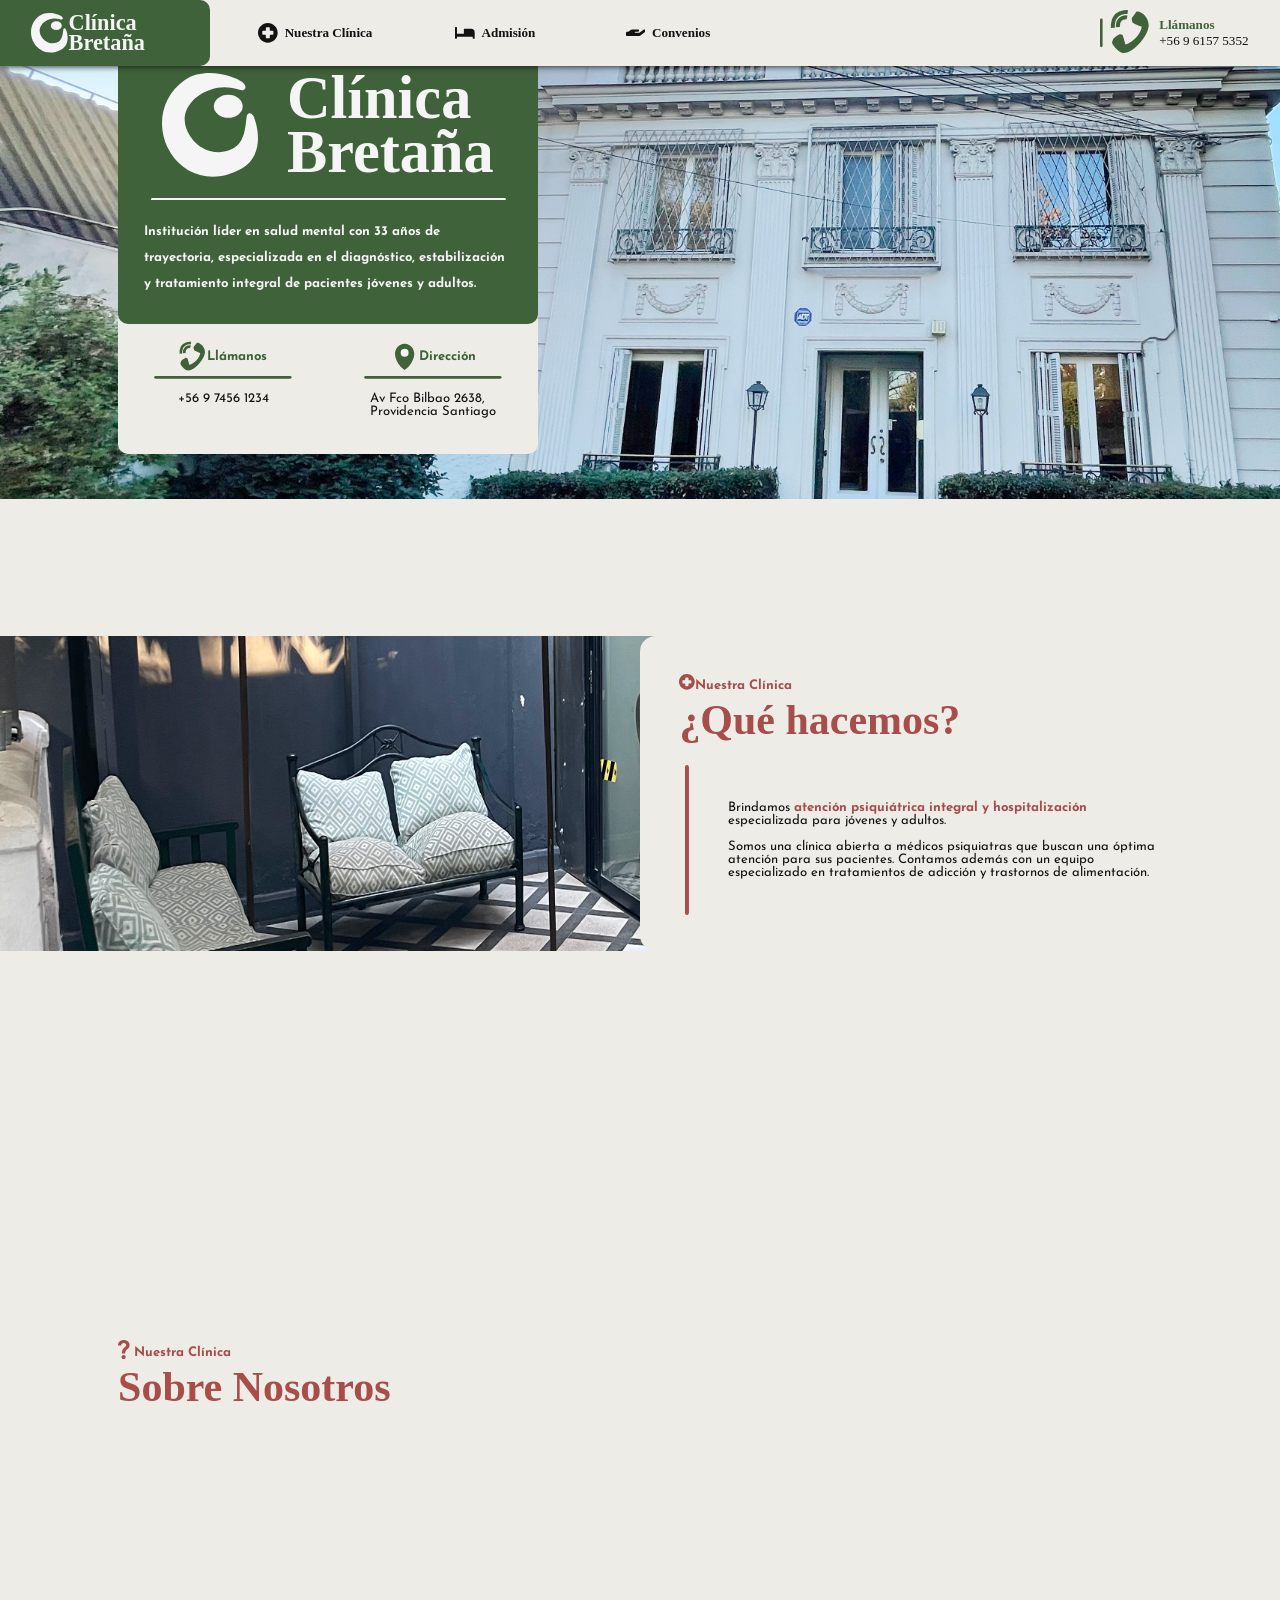
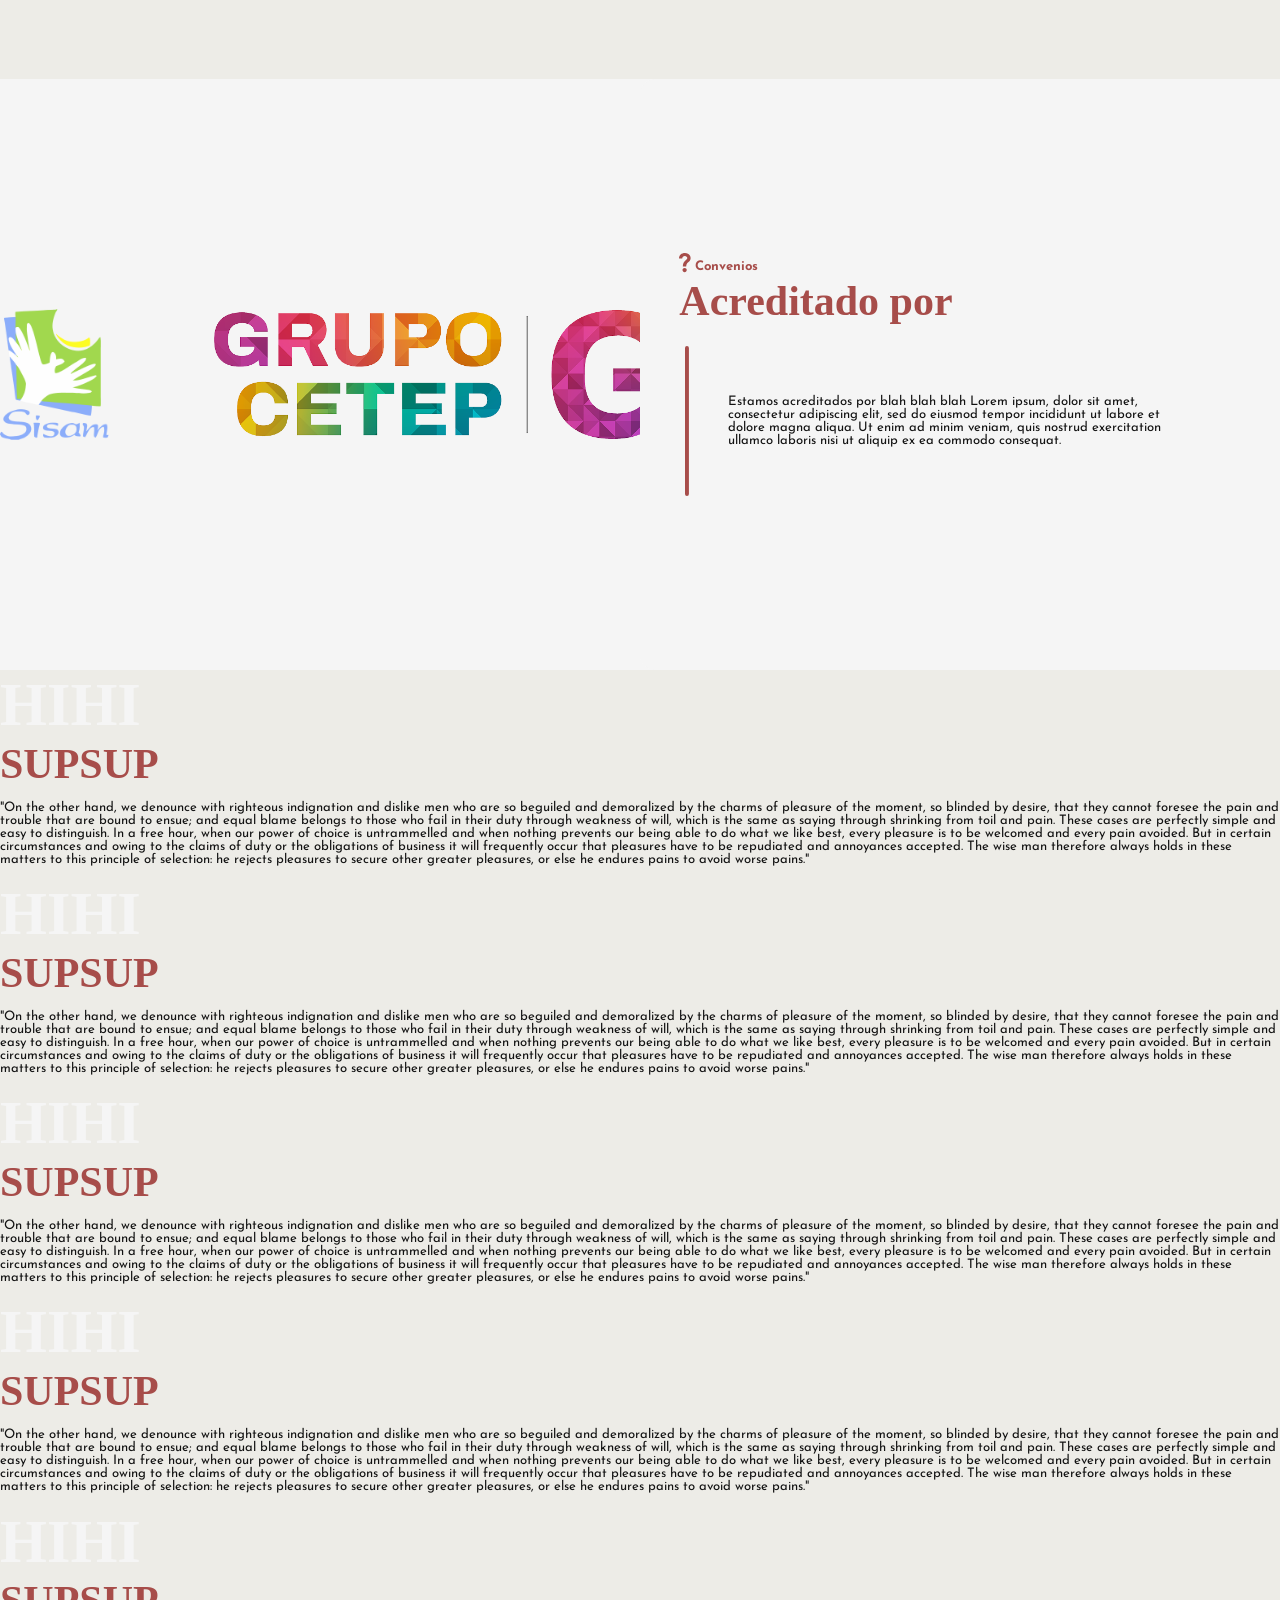
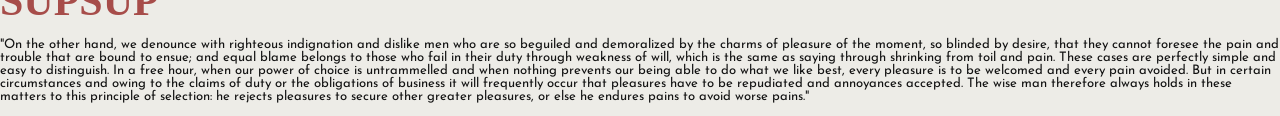
==== index.html @ 7ac2cc70 "Add files via upload" ====
<!DOCTYPE html>
<html>
<head>
	<meta charset="utf-8">
	<meta name="viewport" content="width=device-width, initial-scale=1">
	<link rel="stylesheet" href="style.css">
	<link rel="preconnect" href="https://fonts.googleapis.com">
	<link rel="preconnect" href="https://fonts.gstatic.com" crossorigin>
	<link href="https://fonts.googleapis.com/css2?family=Josefin+Sans:ital,wght@0,100..700;1,100..700&display=swap" rel="stylesheet">
	<title>Clinica Bretaña</title>
</head>

<!-- BARRA DE ARRIBA -->
<div class="topbar-container">
	<div class="topbar-logo">
		<svg width="3rem" height="100%" viewBox="0 0 57 61" fill="none" xmlns="http://www.w3.org/2000/svg">
			<path d="M13.1871 4.27997C25.6387 -4.44829 43.4058 2.45389 46.6914 5.04773C49.9771 7.64158 49.2854 9.37089 47.5561 10.0626C45.8268 10.7543 38.8225 6.01056 27.669 10.0626C16.7688 14.0227 8.3798 24.9896 16.6579 37.3386C24.9361 49.6875 39.2554 47.6967 44.6163 42.1952C49.9771 36.6938 48.9395 26.1596 50.1501 24.4303C51.3606 22.701 52.917 23.9439 53.6087 25.122C54.3004 26.3002 62.7741 47.4088 46.0127 56.538C29.2513 65.6672 13.1238 59.4477 5.36505 47.4088C-3.97942 32.9093 -0.958369 14.1957 13.1871 4.27997Z" fill="#F5F5F5"/>
			<ellipse cx="38.9102" cy="19.5739" rx="8.47363" ry="6.74432" fill="var(--color-3)"/>
		</svg>
		<div style="line-height: 90%;">Clínica Bretaña</div>
	</div>
	<div class="topbar-item">
		<svg width="0.2rem" height="100%" viewBox="0 0 4 44" fill="currentcolor" xmlns="http://www.w3.org/2000/svg"class="topbar-line">
			<line x1="2" y1="2" x2="2" y2="42" stroke="currentcolor" stroke-width="4" stroke-linecap="round"/>
		</svg>
		<svg width="1.5rem" height="100%" viewBox="0 0 24 24" fill="none" xmlns="http://www.w3.org/2000/svg">
  			<path fill-rule="evenodd" clip-rule="evenodd" d="M12 0C18.6274 0 24 5.37258 24 12C24 18.6274 18.6274 24 12 24C5.37258 24 0 18.6274 0 12C0 5.37258 5.37258 0 12 0ZM10.4 5.2C9.95817 5.2 9.6 5.55817 9.6 6V8.8C9.6 9.24183 9.24183 9.6 8.8 9.6H6C5.55817 9.6 5.2 9.95817 5.2 10.4V13.6C5.2 14.0418 5.55817 14.4 6 14.4H8.8C9.24183 14.4 9.6 14.7582 9.6 15.2V18C9.6 18.4418 9.95817 18.8 10.4 18.8H13.6C14.0418 18.8 14.4 18.4418 14.4 18V15.2C14.4 14.7582 14.7582 14.4 15.2 14.4H18C18.4418 14.4 18.8 14.0418 18.8 13.6V10.4C18.8 9.95817 18.4418 9.6 18 9.6H15.2C14.7582 9.6 14.4 9.24183 14.4 8.8V6C14.4 5.55817 14.0418 5.2 13.6 5.2H10.4Z" fill="currentcolor"/>
		</svg>

		<div>Nuestra Clínica</div>
	</div>
	<div class="topbar-item">
		<svg width="0.2rem" height="100%" viewBox="0 0 4 44" fill="none" xmlns="http://www.w3.org/2000/svg" class="topbar-line">
			<line x1="2" y1="2" x2="2" y2="42" stroke="currentcolor" stroke-width="4" stroke-linecap="round"/>
		</svg>
		<svg width="1.5rem" height="100%" viewBox="0 0 85 51" fill="none" xmlns="http://www.w3.org/2000/svg">
  		<path d="M70.125 8.5H40.375C39.2009 8.5 38.25 9.45094 38.25 10.625V29.75H8.5V2.125C8.5 0.950938 7.54906 0 6.375 0H2.125C0.950938 0 0 0.950938 0 2.125V48.875C0 50.0491 0.950938 51 2.125 51H6.375C7.54906 51 8.5 50.0491 8.5 48.875V42.5H76.5V48.875C76.5 50.0491 77.4509 51 78.625 51H82.875C84.0491 51 85 50.0491 85 48.875V23.375C85 15.1592 78.3408 8.5 70.125 8.5Z" fill="currentcolor"/>
		</svg>

		<div>Admisión</div>
	</div>
	<div class="topbar-item">
		<svg width="0.2rem" height="100%" viewBox="0 0 4 44" fill="none" xmlns="http://www.w3.org/2000/svg"class="topbar-line">
			<line x1="2" y1="2" x2="2" y2="42" stroke="currentcolor" stroke-width="4" stroke-linecap="round"/>
		</svg>
		<svg width="1.5rem" height="100%" viewBox="0 0 66 22" fill="none" xmlns="http://www.w3.org/2000/svg">
  		<path d="M64.1326 8.27296C66.1722 6.77191 66.6076 3.90731 65.1065 1.86772C63.6055 -0.171877 60.7409 -0.607296 58.7013 0.893753L44.9856 11H31.1668C30.1585 11 29.3335 10.175 29.3335 9.16671C29.3335 8.15837 30.1585 7.33337 31.1668 7.33337H40.3335C42.3616 7.33337 44.0002 5.69482 44.0002 3.66668C44.0002 1.63855 42.3616 0 40.3335 0H22.1949C18.8605 0 15.6292 1.13438 13.0282 3.20835L7.88337 7.33337H3.66668C1.63855 7.33337 0 8.97192 0 11V18.3334C0 20.3616 1.63855 22.0001 3.66668 22.0001H40.3908C43.7137 22.0001 46.9565 20.9345 49.6377 18.9636L64.144 8.27296H64.1326Z" fill="currentcolor"/>
		</svg>

		<div>Convenios</div>
	</div>

	<div class="topbar-call">
		<svg width="0.2rem" height="100%" viewBox="0 0 4 44" fill="currentcolor" xmlns="http://www.w3.org/2000/svg">
			<line x1="2" y1="2" x2="2" y2="42" stroke="currentcolor" stroke-width="4" stroke-linecap="round"/>
		</svg>
		<svg width="43" height="53" viewBox="0 0 43 53" fill="none" xmlns="http://www.w3.org/2000/svg">
  			<path d="M11.8128 46.7015C8.05364 45.7604 1.84519 38.3723 2.12712 36.4739C2.40904 34.5755 3.23396 33.2919 3.47992 32.5848C3.72589 31.8777 8.77719 28.2339 9.56608 28.1415C10.355 28.0492 11.736 28.4301 12.3527 28.8327C12.9695 29.2354 15.4303 38.4774 15.4303 38.4774C23.3592 36.4271 30.6643 27.8122 31.7991 20.7903C31.7991 20.7903 22.6864 17.6178 22.3894 16.296C22.0924 14.9742 21.7955 13.6523 21.7085 12.8146C21.6215 11.9769 26.4119 5.82004 26.8678 5.59708C27.3238 5.37412 29.4445 5.80412 29.4445 5.80412C29.4445 5.80412 38.5999 9.53474 38.6892 19.4748C38.7784 29.4149 22.1464 49.2885 11.8128 46.7015Z" fill="currentcolor"/>
  			<path d="M7.82277 21.1065C7.82277 21.1065 7.46837 15.9846 10.3035 13.3354C13.1387 10.6861 17.0371 11.3926 17.0371 11.3926" stroke="currentcolor" stroke-width="3.9627"/>
  			<path d="M2.86274 21.8606C2.86274 21.8606 2.29026 13.5867 6.87015 9.30717C11.45 5.02761 17.7474 6.16883 17.7474 6.16883" stroke="currentcolor" stroke-width="3.9627"/>
		</svg>
		<p>Llámanos<br><span style="color:var(--color-font);font-weight: normal;">+56 9 6157 5352</span></p>
	</div>
</div>

<!-- INICIO -->
<div class="land-container">
	<div class="land-box">
		<div class="land-top">
			<div>
				<svg width="7.4rem" height="100%" viewBox="0 0 57 61" fill="none" xmlns="http://www.w3.org/2000/svg">
					<path d="M13.1871 4.27997C25.6387 -4.44829 43.4058 2.45389 46.6914 5.04773C49.9771 7.64158 49.2854 9.37089 47.5561 10.0626C45.8268 10.7543 38.8225 6.01056 27.669 10.0626C16.7688 14.0227 8.3798 24.9896 16.6579 37.3386C24.9361 49.6875 39.2554 47.6967 44.6163 42.1952C49.9771 36.6938 48.9395 26.1596 50.1501 24.4303C51.3606 22.701 52.917 23.9439 53.6087 25.122C54.3004 26.3002 62.7741 47.4088 46.0127 56.538C29.2513 65.6672 13.1238 59.4477 5.36505 47.4088C-3.97942 32.9093 -0.958369 14.1957 13.1871 4.27997Z" fill="#F5F5F5"/>
					<ellipse cx="38.9102" cy="19.5739" rx="8.47363" ry="6.74432" fill="var(--color-3)"/>
				</svg>
				<h1 style="line-height:90%;">Clínica<br>Bretaña</h1>
			</div>
			<svg style="margin-top: 1.4rem; margin-bottom: 1.4rem;" width="27.2rem" height="0.2rem" viewBox="0 0 544 4" fill="none" xmlns="http://www.w3.org/2000/svg">
				<line x1="542" y1="2" x2="2" y2="2" stroke="var(--color-3)" stroke-width="4" stroke-linecap="round"/>
			</svg>
			<p>
				Institución líder en salud mental con 33 años de trayectoria, especializada en el diagnóstico, estabilización y tratamiento integral de pacientes jóvenes y adultos.
			</p>
		</div>
		<div style="display: flex; align-items: flex-start;">
		<div class="land-bottom">
			<div style="color:var(--color-2); display: flex; align-items: center;">
				<svg width="2.2rem" height="100%" viewBox="0 0 43 53" fill="none" xmlns="http://www.w3.org/2000/svg">
  					<path d="M11.8128 46.7015C8.05364 45.7604 1.84519 38.3723 2.12712 36.4739C2.40904 34.5755 3.23396 33.2919 3.47992 32.5848C3.72589 31.8777 8.77719 28.2339 9.56608 28.1415C10.355 28.0492 11.736 28.4301 12.3527 28.8327C12.9695 29.2354 15.4303 38.4774 15.4303 38.4774C23.3592 36.4271 30.6643 27.8122 31.7991 20.7903C31.7991 20.7903 22.6864 17.6178 22.3894 16.296C22.0924 14.9742 21.7955 13.6523 21.7085 12.8146C21.6215 11.9769 26.4119 5.82004 26.8678 5.59708C27.3238 5.37412 29.4445 5.80412 29.4445 5.80412C29.4445 5.80412 38.5999 9.53474 38.6892 19.4748C38.7784 29.4149 22.1464 49.2885 11.8128 46.7015Z" fill="currentcolor"/>
  					<path d="M7.82277 21.1065C7.82277 21.1065 7.46837 15.9846 10.3035 13.3354C13.1387 10.6861 17.0371 11.3926 17.0371 11.3926" stroke="currentcolor" stroke-width="3.9627"/>
  					<path d="M2.86274 21.8606C2.86274 21.8606 2.29026 13.5867 6.87015 9.30717C11.45 5.02761 17.7474 6.16883 17.7474 6.16883" stroke="currentcolor" stroke-width="3.9627"/>
				</svg>
				<p style="font-weight: bold;">Llámanos</p>
			</div>
			<svg width="10.5rem" height="100%" viewBox="0 0 208 4" fill="none" xmlns="http://www.w3.org/2000/svg">
  				<line x1="2" y1="2" x2="206" y2="2" stroke="var(--color-2)" stroke-width="4" stroke-linecap="round"/>
			</svg>
			<p>+56 9 7456 1234</p>
		</div>
		<div class="land-bottom">
			<div style="color:var(--color-2);display: flex; align-items: center;">
				<svg width="2.2rem" height="100%" viewBox="0 0 46 46" fill="none" xmlns="http://www.w3.org/2000/svg">
  					<path d="M23.3336 2.6665C32.5905 2.66688 38.9742 10.7845 38.6552 19.608C38.3363 28.4314 31.604 39.4153 23.3336 44.6665C15.0629 39.4155 8.33042 28.4316 8.01144 19.608C7.69246 10.7844 14.0767 2.66676 23.3336 2.6665Z" fill="currentcolor"/>
  					<circle cx="23.3333" cy="16.9998" r="6.33333" fill="#F5F5F5"/>
				</svg>

				<p style="font-weight: bold;">Dirección</p>
			</div>
			<svg width="10.5rem" height="100%" viewBox="0 0 208 4" fill="none" xmlns="http://www.w3.org/2000/svg">
  				<line x1="2" y1="2" x2="206" y2="2" stroke="var(--color-2)" stroke-width="4" stroke-linecap="round"/>
			</svg>
			<p style="font-weight:normal;">Av Fco Bilbao 2638,<br> Providencia Santiago</p>
		</div>
		</div>
		
	</div>
</div>

<!-- ¿QUE HACEMOS? -->
<div class="content-container1">
	<div class="content-image1">
		<div class="content-colorbox1">
			<div class="content-textbox">
			<svg width="1.2rem" height="100%" viewBox="0 0 24 24" fill="none" xmlns="http://www.w3.org/2000/svg">
  			<path fill-rule="evenodd" clip-rule="evenodd" d="M12 0C18.6274 0 24 5.37258 24 12C24 18.6274 18.6274 24 12 24C5.37258 24 0 18.6274 0 12C0 5.37258 5.37258 0 12 0ZM10.4 5.2C9.95817 5.2 9.6 5.55817 9.6 6V8.8C9.6 9.24183 9.24183 9.6 8.8 9.6H6C5.55817 9.6 5.2 9.95817 5.2 10.4V13.6C5.2 14.0418 5.55817 14.4 6 14.4H8.8C9.24183 14.4 9.6 14.7582 9.6 15.2V18C9.6 18.4418 9.95817 18.8 10.4 18.8H13.6C14.0418 18.8 14.4 18.4418 14.4 18V15.2C14.4 14.7582 14.7582 14.4 15.2 14.4H18C18.4418 14.4 18.8 14.0418 18.8 13.6V10.4C18.8 9.95817 18.4418 9.6 18 9.6H15.2C14.7582 9.6 14.4 9.24183 14.4 8.8V6C14.4 5.55817 14.0418 5.2 13.6 5.2H10.4Z" fill="currentcolor"/>
		</svg>
			<h3>Nuestra Clínica</h3>
			<h2>¿Qué hacemos?</h2>
			<svg style="margin-left: 0.4rem;"width="0.3rem" height="100%" xmlns="http://www.w3.org/2000/svg">
	  			<rect width="100%" height="100%" x="0" y="0" rx="2" ry="2" fill="currentcolor" /> 
			</svg> 
			<p>Brindamos <span style="color: var(--color-1); font-weight: bold;">atención psiquiátrica integral y hospitalización</span> especializada para jóvenes y adultos.<br><br>Somos una clínica abierta a médicos psiquiatras que buscan una óptima atención para sus pacientes. Contamos además con un equipo especializado en tratamientos de adicción y trastornos de alimentación.</p>
	
			</div>
		</div>

	</div>
</div>

<div class="content-container1">
	<div class="content-textbox" style="margin-left:9rem;">
			<svg width="0.9rem" height="100%" viewBox="0 0 15 25" fill="none" xmlns="http://www.w3.org/2000/svg">
					<path d="M4.125 6.95312H0.03125C0.0104167 4.94271 0.697917 3.28125 2.09375 1.96875C3.48958 0.65625 5.32812 0 7.60938 0C9.07812 0 10.3281 0.270833 11.3594 0.8125C12.3906 1.35417 13.2135 2.13542 13.8281 3.15625C14.4531 4.17708 14.7656 5.25 14.7656 6.375C14.7656 6.98958 14.6667 7.59375 14.4688 8.1875C14.2708 8.78125 13.9583 9.39062 13.5312 10.0156C13.2812 10.3802 12.6823 10.9948 11.7344 11.8594C10.8281 12.6823 10.2604 13.2656 10.0312 13.6094C9.80208 13.9427 9.60938 14.3906 9.45312 14.9531C9.29688 15.5156 9.19792 16.2969 9.15625 17.2969H4.92188L4.90625 16.5938C4.90625 15.1979 5.16146 13.9323 5.67188 12.7969C6.18229 11.651 7.01042 10.5781 8.15625 9.57812C9.26042 8.60938 9.92708 7.94271 10.1562 7.57812C10.3854 7.21354 10.5 6.78646 10.5 6.29688C10.5 5.63021 10.2188 5.06771 9.65625 4.60938C9.10417 4.14062 8.35938 3.90625 7.42188 3.90625C6.46354 3.90625 5.67708 4.19271 5.0625 4.76562C4.44792 5.32812 4.13542 6.05729 4.125 6.95312ZM7.10938 19.0781C7.86979 19.0781 8.51562 19.3385 9.04688 19.8594C9.58854 20.3802 9.85938 21.0104 9.85938 21.75C9.85938 22.4896 9.59375 23.125 9.0625 23.6562C8.53125 24.1771 7.89062 24.4375 7.14062 24.4375C6.39062 24.4375 5.75 24.1771 5.21875 23.6562C4.69792 23.125 4.4375 22.4896 4.4375 21.75C4.4375 21.0104 4.69792 20.3802 5.21875 19.8594C5.73958 19.3385 6.36979 19.0781 7.10938 19.0781Z" fill="currentcolor"/>
			</svg>
			<h3>Nuestra Clínica</h3>
			<h2>Sobre Nosotros</h2>
	</div>
	</div>

<div class="content-container1" style="background-color: var(--color-3);">
	<div class="content-carouselcont">
		<div class="content-carouselgroup">
			
			<img src="card2.webp"class="content-carouselcard">
			<img src="card3.webp"class="content-carouselcard">
			<img src="card4.webp"class="content-carouselcard">
			<img src="card5.webp" class="content-carouselcard">
			<img src="card6.webp" class="content-carouselcard">
		</div>
		<div aria-hidden class="content-carouselgroup">
			
			<img src="card2.webp"class="content-carouselcard">
			<img src="card3.webp"class="content-carouselcard">
			<img src="card4.webp"class="content-carouselcard">
			<img src="card5.webp" class="content-carouselcard">
			<img src="card6.webp" class="content-carouselcard">
		</div>
	</div>
	<div class="content-colorbox1" style="background-color:var(--color-3);">
			<div class="content-textbox">
			<svg width="0.9rem" height="100%" viewBox="0 0 15 25" fill="none" xmlns="http://www.w3.org/2000/svg">
					<path d="M4.125 6.95312H0.03125C0.0104167 4.94271 0.697917 3.28125 2.09375 1.96875C3.48958 0.65625 5.32812 0 7.60938 0C9.07812 0 10.3281 0.270833 11.3594 0.8125C12.3906 1.35417 13.2135 2.13542 13.8281 3.15625C14.4531 4.17708 14.7656 5.25 14.7656 6.375C14.7656 6.98958 14.6667 7.59375 14.4688 8.1875C14.2708 8.78125 13.9583 9.39062 13.5312 10.0156C13.2812 10.3802 12.6823 10.9948 11.7344 11.8594C10.8281 12.6823 10.2604 13.2656 10.0312 13.6094C9.80208 13.9427 9.60938 14.3906 9.45312 14.9531C9.29688 15.5156 9.19792 16.2969 9.15625 17.2969H4.92188L4.90625 16.5938C4.90625 15.1979 5.16146 13.9323 5.67188 12.7969C6.18229 11.651 7.01042 10.5781 8.15625 9.57812C9.26042 8.60938 9.92708 7.94271 10.1562 7.57812C10.3854 7.21354 10.5 6.78646 10.5 6.29688C10.5 5.63021 10.2188 5.06771 9.65625 4.60938C9.10417 4.14062 8.35938 3.90625 7.42188 3.90625C6.46354 3.90625 5.67708 4.19271 5.0625 4.76562C4.44792 5.32812 4.13542 6.05729 4.125 6.95312ZM7.10938 19.0781C7.86979 19.0781 8.51562 19.3385 9.04688 19.8594C9.58854 20.3802 9.85938 21.0104 9.85938 21.75C9.85938 22.4896 9.59375 23.125 9.0625 23.6562C8.53125 24.1771 7.89062 24.4375 7.14062 24.4375C6.39062 24.4375 5.75 24.1771 5.21875 23.6562C4.69792 23.125 4.4375 22.4896 4.4375 21.75C4.4375 21.0104 4.69792 20.3802 5.21875 19.8594C5.73958 19.3385 6.36979 19.0781 7.10938 19.0781Z" fill="currentcolor"/>
			</svg>
			<h3>Convenios</h3>
			<h2>Acreditado por</h2>
			<svg style="margin-left: 0.4rem;"width="0.3rem" height="100%" xmlns="http://www.w3.org/2000/svg">
	  			<rect width="100%" height="100%" x="0" y="0" rx="2" ry="2" fill="currentcolor" /> 
			</svg> 
			<p>Estamos acreditados por blah blah blah Lorem ipsum,  dolor sit amet, consectetur adipiscing elit, sed do eiusmod tempor  incididunt ut labore et dolore magna aliqua. Ut enim ad minim veniam,  quis nostrud exercitation ullamco laboris nisi ut aliquip ex ea commodo  consequat.</p>
	
			</div>
		</div>
</div>



<!-- PLACE HOLDER -->
<h1>HIHI</h1>
<h2>SUPSUP</h2>
<p>"On the other hand, we denounce with righteous indignation and dislike men who are so beguiled and demoralized by the charms of pleasure of the moment, so blinded by desire, that they cannot foresee the pain and trouble that are bound to ensue; and equal blame belongs to those who fail in their duty through weakness of will, which is the same as saying through shrinking from toil and pain. These cases are perfectly simple and easy to distinguish. In a free hour, when our power of choice is untrammelled and when nothing prevents our being able to do what we like best, every pleasure is to be welcomed and every pain avoided. But in certain circumstances and owing to the claims of duty or the obligations of business it will frequently occur that pleasures have to be repudiated and annoyances accepted. The wise man therefore always holds in these matters to this principle of selection: he rejects pleasures to secure other greater pleasures, or else he endures pains to avoid worse pains."</p>
<h1>HIHI</h1>
<h2>SUPSUP</h2>
<p>"On the other hand, we denounce with righteous indignation and dislike men who are so beguiled and demoralized by the charms of pleasure of the moment, so blinded by desire, that they cannot foresee the pain and trouble that are bound to ensue; and equal blame belongs to those who fail in their duty through weakness of will, which is the same as saying through shrinking from toil and pain. These cases are perfectly simple and easy to distinguish. In a free hour, when our power of choice is untrammelled and when nothing prevents our being able to do what we like best, every pleasure is to be welcomed and every pain avoided. But in certain circumstances and owing to the claims of duty or the obligations of business it will frequently occur that pleasures have to be repudiated and annoyances accepted. The wise man therefore always holds in these matters to this principle of selection: he rejects pleasures to secure other greater pleasures, or else he endures pains to avoid worse pains."</p>
<h1>HIHI</h1>
<h2>SUPSUP</h2>
<p>"On the other hand, we denounce with righteous indignation and dislike men who are so beguiled and demoralized by the charms of pleasure of the moment, so blinded by desire, that they cannot foresee the pain and trouble that are bound to ensue; and equal blame belongs to those who fail in their duty through weakness of will, which is the same as saying through shrinking from toil and pain. These cases are perfectly simple and easy to distinguish. In a free hour, when our power of choice is untrammelled and when nothing prevents our being able to do what we like best, every pleasure is to be welcomed and every pain avoided. But in certain circumstances and owing to the claims of duty or the obligations of business it will frequently occur that pleasures have to be repudiated and annoyances accepted. The wise man therefore always holds in these matters to this principle of selection: he rejects pleasures to secure other greater pleasures, or else he endures pains to avoid worse pains."</p>
<h1>HIHI</h1>
<h2>SUPSUP</h2>
<p>"On the other hand, we denounce with righteous indignation and dislike men who are so beguiled and demoralized by the charms of pleasure of the moment, so blinded by desire, that they cannot foresee the pain and trouble that are bound to ensue; and equal blame belongs to those who fail in their duty through weakness of will, which is the same as saying through shrinking from toil and pain. These cases are perfectly simple and easy to distinguish. In a free hour, when our power of choice is untrammelled and when nothing prevents our being able to do what we like best, every pleasure is to be welcomed and every pain avoided. But in certain circumstances and owing to the claims of duty or the obligations of business it will frequently occur that pleasures have to be repudiated and annoyances accepted. The wise man therefore always holds in these matters to this principle of selection: he rejects pleasures to secure other greater pleasures, or else he endures pains to avoid worse pains."</p>
<h1>HIHI</h1>
<h2>SUPSUP</h2>
<p>"On the other hand, we denounce with righteous indignation and dislike men who are so beguiled and demoralized by the charms of pleasure of the moment, so blinded by desire, that they cannot foresee the pain and trouble that are bound to ensue; and equal blame belongs to those who fail in their duty through weakness of will, which is the same as saying through shrinking from toil and pain. These cases are perfectly simple and easy to distinguish. In a free hour, when our power of choice is untrammelled and when nothing prevents our being able to do what we like best, every pleasure is to be welcomed and every pain avoided. But in certain circumstances and owing to the claims of duty or the obligations of business it will frequently occur that pleasures have to be repudiated and annoyances accepted. The wise man therefore always holds in these matters to this principle of selection: he rejects pleasures to secure other greater pleasures, or else he endures pains to avoid worse pains."</p>
 <script src="script.js"></script> 
</html>
---- style.css ----
/*---------VARIABLES (tamaño de font y colores)---------*/
:root{
	--tamaño-font: calc(0.9vw + 0.1em);
	--color-fondo:#EDECE7;
	--color-1:#A74D4A;
	--color-2:#3F623A;
	--color-3:#F5F5F5;
	--color-font:#121212;
	--header-font:"Century Gothic";
	--para-font:"Josefin Sans", sans-serif;
}

/*---------Configuración Debug---------*/
/*{
	border: 1px;
	border-color: red;
	border-style: solid;
}*/


/*---------Configuraciones Globales (Tamaños y estilos de font para parráfos y titulos)---------*/
html{
	font-size:var(--tamaño-font);
	scroll-behavior: smooth;
}

a:link {
  text-decoration: none;
  color: var(--color-font);
}

a:visited {
  text-decoration: none;
  color: var(--color-font);
}

a:hover {
  text-decoration: none;
  color: var(--color-2);
}

a:active {
  text-decoration: none;
  color: var(--color-font);
}
h1{
	font-size: 4.6rem;
	color: var(--color-3);
	font-family: var(--header-font);
	padding: 0;
	margin: 0;
}
h2{
	font-size: 3.2rem;
	color: var(--color-1);
	font-family: var(--header-font);
	padding: 0;
	margin: 0;
}

@media (max-width: 800px) {
	html{
		font-size:calc(var(--tamaño-font)-10px);
	}
}

body{
	background-color:var(--color-fondo);
	font-family:var(--para-font);
	color: var(--color-font);
	margin: 0;
	padding: 0;
}

/*---------Barra de arriba Sticky---------*/
.topbar-container{
	/*Sección de Fuente*/
	font-family:var(--header-font);
	color: var(--color-font);
	font-weight: bold;

	background-color: var(--color-fondo);
	width: 100%;
	height: 5rem;
	filter: drop-shadow(0rem 0rem 0.3rem);
	display: grid;
  grid-template-columns: 16rem 12rem 10rem 10rem auto;
  grid-gap: 3rem;
  position: fixed;
  top: 0;
  left: 0;
  z-index:99;
}
.topbar-container div{
	display: flex;
	align-items: center;
	justify-content: left;
	height: 100%;
}
.topbar-logo{
	background-color: var(--color-2);
	color: var(--color-3);
	font-size: 1.7rem;
	border-radius: 0rem 0.75rem 0.75rem 0rem;
}
.topbar-logo svg{
	margin-left:2.4rem;
}


.topbar-item{
	column-gap: 0.5rem;
	color: var(--color-font);
	transition: color 1s;
}
.topbar-line{
	transform: scaleY(0);
}
.topbar-item svg{
	color: var(--color-font);
	transition: transform 0.5s, color 0.5s;
}
.topbar-item:hover{
	color: var(--color-2);
}
.topbar-item:hover .topbar-line{
	height: 100%;
	transform: scaleY(1);
}
.topbar-item:hover svg{
	color: var(--color-2);
}


.topbar-call{
	column-gap: 0.5rem;
	color: var(--color-2);
	justify-self: right;
	height: 100%;
	margin-right:2.4rem;
}

/*---------LANDING---------*/
.land-container{
	display: flex;
	width: 100%;
	height: 38rem;
	background-image: url(home-photo.webp);
	background-size: cover;
	background-repeat: no-repeat;
	justify-content: left;
	align-items: center;
}
.land-box{
	width: 32rem;
	height: 31.2rem;
	margin-left: 9rem;
	background-color: var(--color-fondo);
	border-radius: 0.75rem 0.75rem 0.75rem 0.75rem;
}
.land-bottom{
	width: 50%;
	margin-top: 1rem;
	display: flex;
	flex-flow: row wrap;
	align-items: center;
	justify-content: center;
}
.land-top{
	background-color: var(--color-2);
	padding: 2rem;
	display: flex;
	justify-content: center;
	align-items: center;
	flex-flow: row wrap;
	border-radius: 0.75rem 0.75rem 0.75rem 0.75rem;
}
.land-top div{
	display: flex;
	align-items: center;
	justify-content: center;
	gap: 2.1rem;
}
.land-top p{
	color:var(--color-3);
	font-weight: bold;
	line-height: 200%;
	margin: 0;
}
.land-bottom div{
	display: flex;
	flex-flow: row wrap;
	
}
/*---------CONTENT---------*/
.content-container1{
	height: 45rem;
	display: flex;
	align-items: center;

}
.content-image1{
	height: 24rem;
	display: flex;
	justify-content: flex-end;
	background-image: url(photo1.webp);
	background-size: cover;
	background-repeat: no-repeat;
}

.content-colorbox1{
	height: 100%;
	display: flex;
	align-items: center;
	width: calc(50% - 12rem);
	padding-left: 3rem; 
	padding-right: 9rem;
		background-color: var(--color-fondo);
	border-radius: 1.2rem 0rem 0rem 1.2rem;
}
.content-textbox{
	display: grid;
	row-gap:0.3rem;
	grid-auto-rows: 1.5rem 5rem 1fr;
	grid-template-columns: 1.2rem auto;
	grid-template-areas: 'auto auto''title title';
}
.content-textbox h3{
	margin-top: auto;
	margin: 0;
	font-size: 1rem;
	color: var(--color-1);
	align-self: flex-end;
}
.content-textbox h2{
	margin: 0;
	color: var(--color-1);
	grid-area: title;
	align-self: flex-start;
}
.content-textbox p{
	align-self: center;
	margin: 0;
}
.content-textbox p{
	margin-left: 2.5rem;
}
.content-textbox svg{
	color: var(--color-1);
}


.content-carouselcont{
	width: 50%;
	display: flex;
	overflow-x: auto;
	gap: 8rem;
}
.content-carouselcont::-webkit-scrollbar{
	display: none;
}
.content-carouselgroup{
	display: flex;
	align-items: center;
	justify-content: center;
	gap: 8rem;
	animation: content-scroll 10s infinite linear;
}
.content-carouselcard{
	height: 10rem;
	flex: 0 0 2rem;
}
@keyframes content-scroll{
	from {translate: 0%;}
	to {translate: -100%;}
}


.content-textbox2{
	display: grid;
	row-gap:0.3rem;
	grid-auto-rows: 1.5rem 5rem 1fr;
	grid-template-columns: 1.2rem auto;
	grid-template-areas: 'auto auto''title title';
}
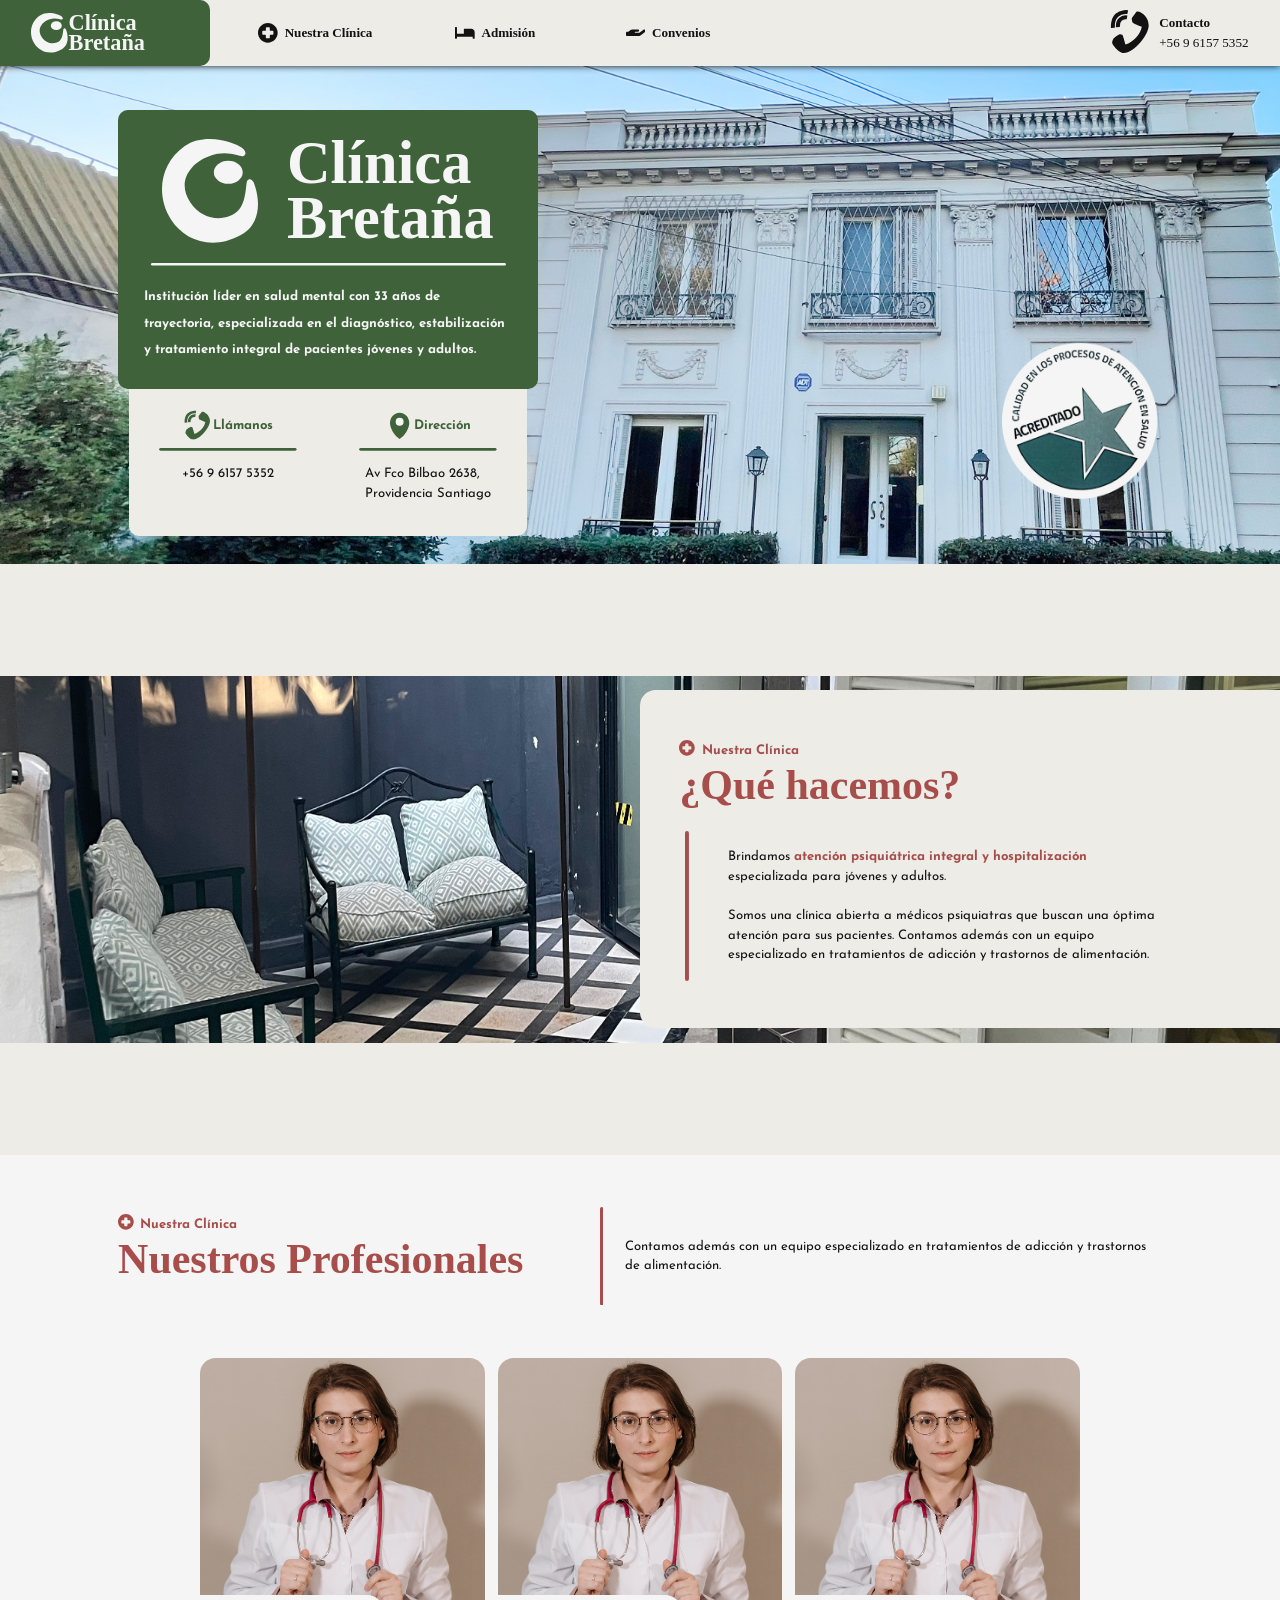
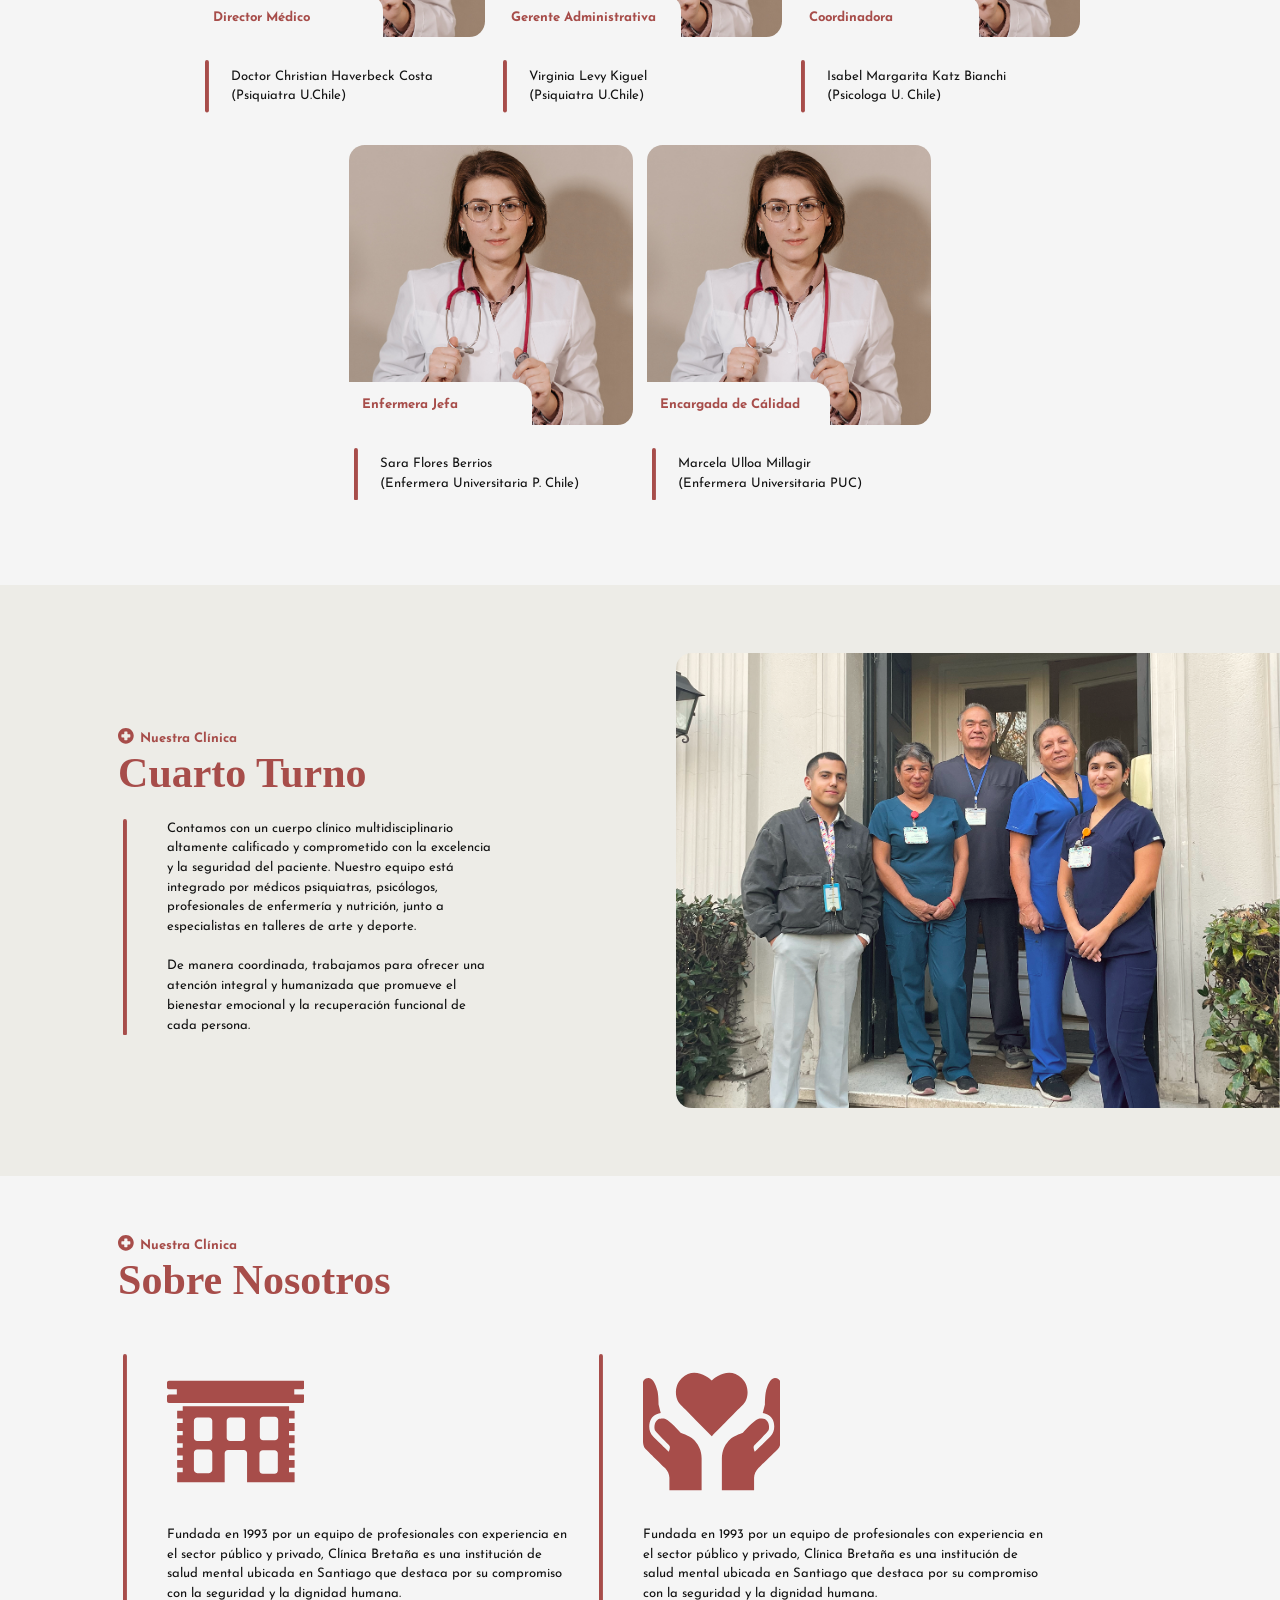
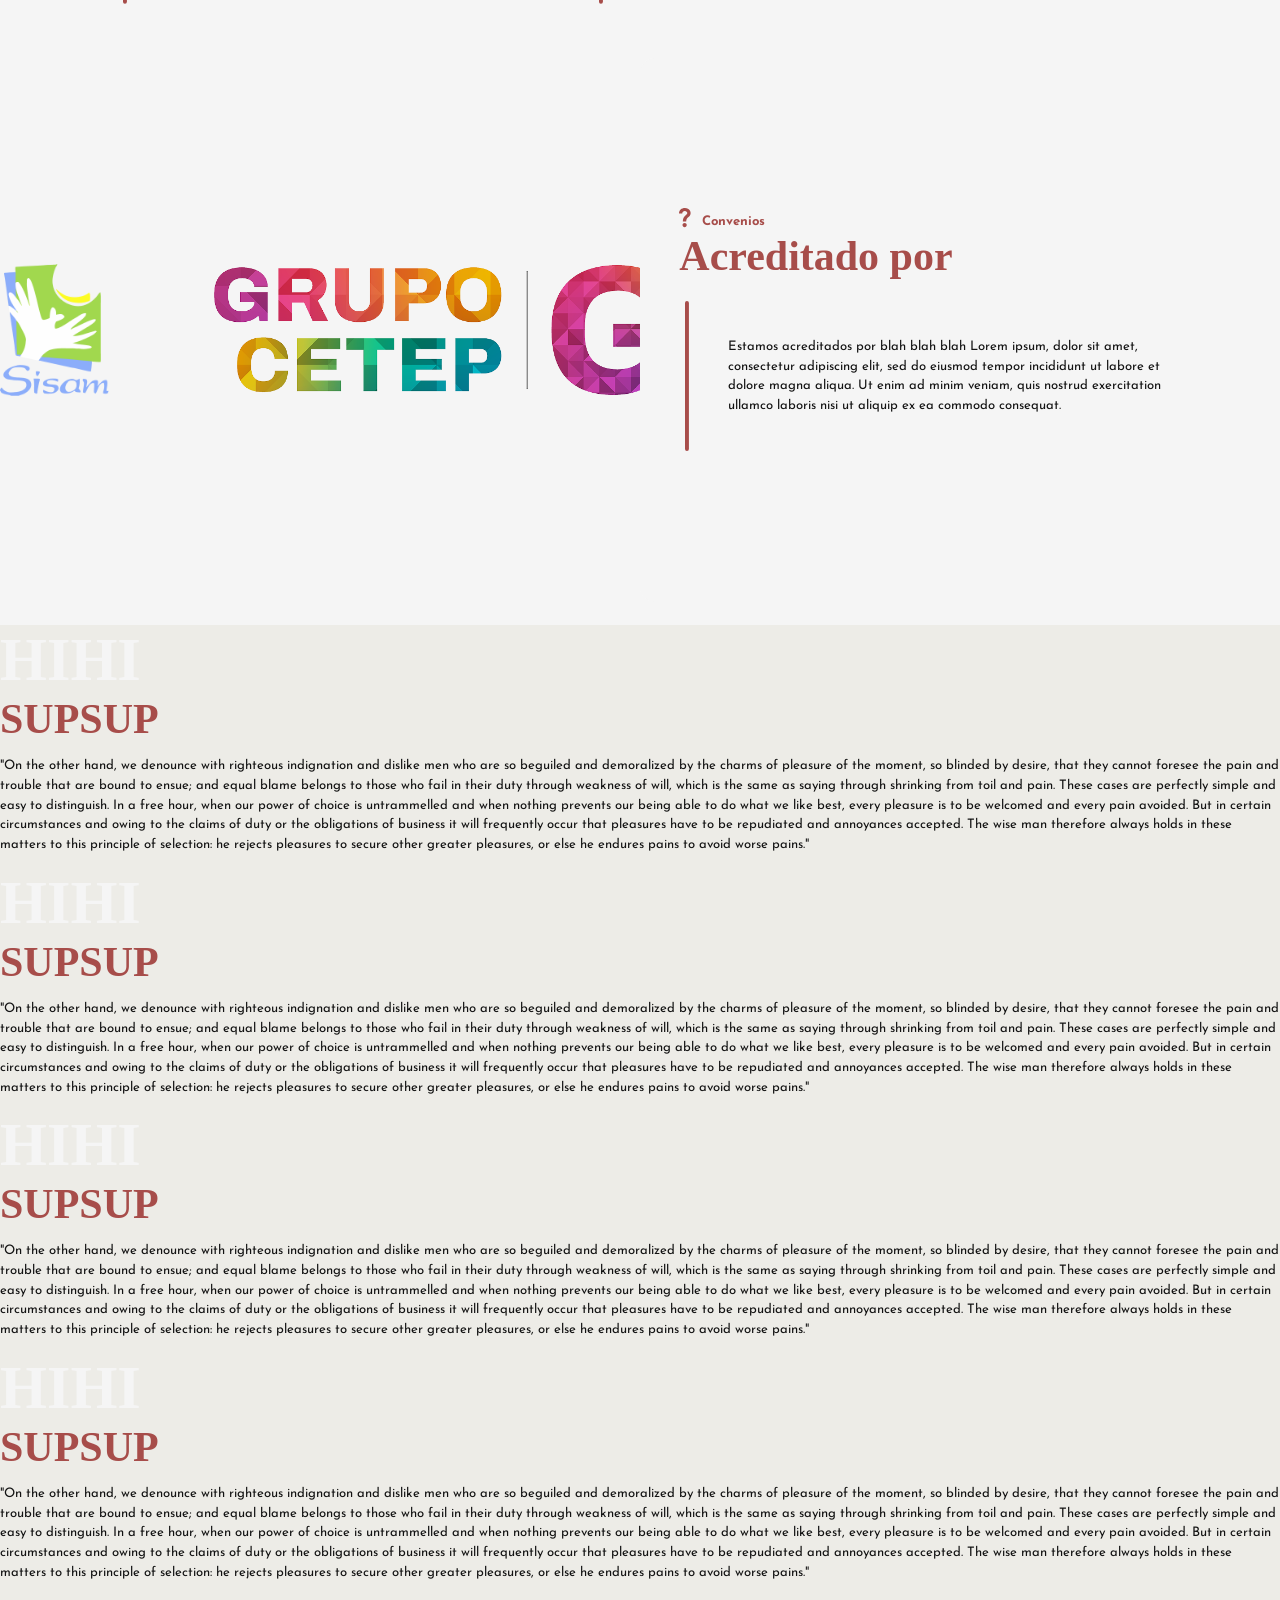
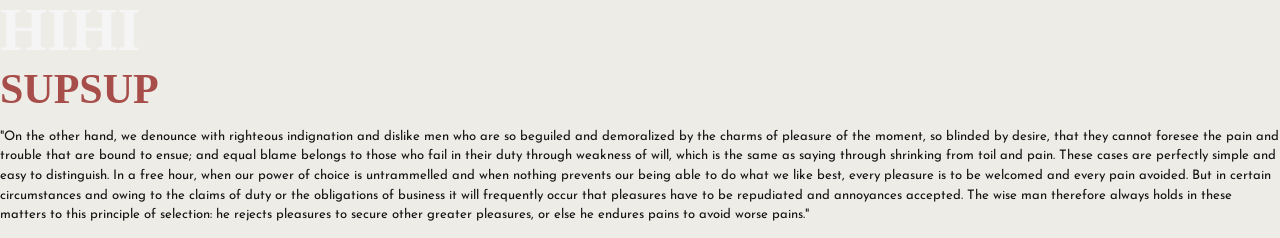
==== commit 95764a96: "Add files via upload" ====
--- a/index.html
+++ b/index.html
@@ -51,7 +51,7 @@
 	</div>
 
 	<div class="topbar-call">
-		<svg width="0.2rem" height="100%" viewBox="0 0 4 44" fill="currentcolor" xmlns="http://www.w3.org/2000/svg">
+		<svg width="0.2rem" height="100%" viewBox="0 0 4 44" fill="currentcolor" xmlns="http://www.w3.org/2000/svg" class="topbar-line">
 			<line x1="2" y1="2" x2="2" y2="42" stroke="currentcolor" stroke-width="4" stroke-linecap="round"/>
 		</svg>
 		<svg width="43" height="53" viewBox="0 0 43 53" fill="none" xmlns="http://www.w3.org/2000/svg">
@@ -59,7 +59,7 @@
   			<path d="M7.82277 21.1065C7.82277 21.1065 7.46837 15.9846 10.3035 13.3354C13.1387 10.6861 17.0371 11.3926 17.0371 11.3926" stroke="currentcolor" stroke-width="3.9627"/>
   			<path d="M2.86274 21.8606C2.86274 21.8606 2.29026 13.5867 6.87015 9.30717C11.45 5.02761 17.7474 6.16883 17.7474 6.16883" stroke="currentcolor" stroke-width="3.9627"/>
 		</svg>
-		<p>Llámanos<br><span style="color:var(--color-font);font-weight: normal;">+56 9 6157 5352</span></p>
+		<p>Contacto<br><span style="font-weight: normal;">+56 9 6157 5352</span></p>
 	</div>
 </div>
 
@@ -81,7 +81,7 @@
 				Institución líder en salud mental con 33 años de trayectoria, especializada en el diagnóstico, estabilización y tratamiento integral de pacientes jóvenes y adultos.
 			</p>
 		</div>
-		<div style="display: flex; align-items: flex-start;">
+		<div style="display: flex; align-items: flex-start;" class="land-bottom-bg">
 		<div class="land-bottom">
 			<div style="color:var(--color-2); display: flex; align-items: center;">
 				<svg width="2.2rem" height="100%" viewBox="0 0 43 53" fill="none" xmlns="http://www.w3.org/2000/svg">
@@ -94,7 +94,7 @@
 			<svg width="10.5rem" height="100%" viewBox="0 0 208 4" fill="none" xmlns="http://www.w3.org/2000/svg">
   				<line x1="2" y1="2" x2="206" y2="2" stroke="var(--color-2)" stroke-width="4" stroke-linecap="round"/>
 			</svg>
-			<p>+56 9 7456 1234</p>
+			<p>+56 9 6157 5352</p>
 		</div>
 		<div class="land-bottom">
 			<div style="color:var(--color-2);display: flex; align-items: center;">
@@ -113,6 +113,7 @@
 		</div>
 		
 	</div>
+	<img src="approved.webp" class="land-acreditado">
 </div>
 
 <!-- ¿QUE HACEMOS? -->
@@ -136,16 +137,175 @@
 	</div>
 </div>
 
+
+<!-- NUESTROS PROFESIONALES -->
+
+<div style="background-color: var(--color-3); padding-bottom: 4rem;">
+<div class="content-container2">
+	<div class="content-textbox" style="margin-left:9rem;">
+			<svg width="1.2rem" height="100%" viewBox="0 0 24 24" fill="none" xmlns="http://www.w3.org/2000/svg">
+  			<path fill-rule="evenodd" clip-rule="evenodd" d="M12 0C18.6274 0 24 5.37258 24 12C24 18.6274 18.6274 24 12 24C5.37258 24 0 18.6274 0 12C0 5.37258 5.37258 0 12 0ZM10.4 5.2C9.95817 5.2 9.6 5.55817 9.6 6V8.8C9.6 9.24183 9.24183 9.6 8.8 9.6H6C5.55817 9.6 5.2 9.95817 5.2 10.4V13.6C5.2 14.0418 5.55817 14.4 6 14.4H8.8C9.24183 14.4 9.6 14.7582 9.6 15.2V18C9.6 18.4418 9.95817 18.8 10.4 18.8H13.6C14.0418 18.8 14.4 18.4418 14.4 18V15.2C14.4 14.7582 14.7582 14.4 15.2 14.4H18C18.4418 14.4 18.8 14.0418 18.8 13.6V10.4C18.8 9.95817 18.4418 9.6 18 9.6H15.2C14.7582 9.6 14.4 9.24183 14.4 8.8V6C14.4 5.55817 14.0418 5.2 13.6 5.2H10.4Z" fill="currentcolor"/>
+			</svg>
+			<h3>Nuestra Clínica</h3>
+			<h2 style="width:35rem">Nuestros Profesionales</h2>
+	</div>
+	<svg style="margin-left: 1.7rem;margin-right: 1.7rem;color: var(--color-1);"width="0.3rem" height="100%" xmlns="http://www.w3.org/2000/svg">
+	  	<rect width="100%" height="100%" x="0" y="0" rx="2" ry="2" fill="currentcolor" /> 
+	</svg> 
+	<p>Contamos además con un equipo especializado en tratamientos de adicción y trastornos de alimentación.</p>
+</div>
+		<div class="sqr-container">
+			<div class="sqr-single">
+				<div class="sqr-photo">
+					<img src="id-generic.webp">
+					<div>
+						<p>Director Médico</p>
+					</div>
+				</div>
+				<div class="sqr-desc">
+					<svg style="margin-left: 0.4rem;"width="0.3rem" height="4rem" xmlns="http://www.w3.org/2000/svg">
+			  			<rect width="100%" height="100%" x="0" y="0" rx="2" ry="2" fill="currentcolor" /> 
+					</svg>
+					<p>
+						Doctor Christian Haverbeck Costa<br>(Psiquiatra U.Chile)
+					</p>
+				</div>
+			</div>
+			<div class="sqr-single">
+				<div class="sqr-photo">
+					<img src="id-generic.webp">
+					<div>
+						<p>Gerente Administrativa</p>
+					</div>
+				</div>
+				<div class="sqr-desc">
+					<svg style="margin-left: 0.4rem;"width="0.3rem" height="4rem" xmlns="http://www.w3.org/2000/svg">
+			  			<rect width="100%" height="100%" x="0" y="0" rx="2" ry="2" fill="currentcolor" /> 
+					</svg>
+					<p>
+						Virginia Levy Kiguel<br>(Psiquiatra U.Chile)
+					</p>
+				</div>
+			</div>
+			<div class="sqr-single">
+				<div class="sqr-photo">
+					<img src="id-generic.webp">
+					<div>
+						<p>Coordinadora</p>
+					</div>
+				</div>
+				<div class="sqr-desc">
+					<svg style="margin-left: 0.4rem;"width="0.3rem" height="4rem" xmlns="http://www.w3.org/2000/svg">
+			  			<rect width="100%" height="100%" x="0" y="0" rx="2" ry="2" fill="currentcolor" /> 
+					</svg>
+					<p>
+						Isabel Margarita Katz Bianchi<br>(Psicologa U. Chile) 
+					</p>
+				</div>
+			</div>
+		</div>
+		<div class="sqr-container">
+			<div class="sqr-single">
+				<div class="sqr-photo">
+					<img src="id-generic.webp">
+					<div>
+						<p>Enfermera Jefa</p>
+					</div>
+				</div>
+				<div class="sqr-desc">
+					<svg style="margin-left: 0.4rem;"width="0.3rem" height="4rem" xmlns="http://www.w3.org/2000/svg">
+			  			<rect width="100%" height="100%" x="0" y="0" rx="2" ry="2" fill="currentcolor" /> 
+					</svg>
+					<p>
+						Sara Flores Berrios<br>(Enfermera Universitaria P. Chile)
+					</p>
+				</div>
+			</div>
+			<div class="sqr-single">
+				<div class="sqr-photo">
+					<img src="id-generic.webp">
+					<div>
+						<p>Encargada de Cálidad</p>
+					</div>
+				</div>
+				<div class="sqr-desc">
+					<svg style="margin-left: 0.4rem;"width="0.3rem" height="4rem" xmlns="http://www.w3.org/2000/svg">
+			  			<rect width="100%" height="100%" x="0" y="0" rx="2" ry="2" fill="currentcolor" /> 
+					</svg>
+					<p>
+						Marcela Ulloa Millagir<br>(Enfermera Universitaria PUC)
+					</p>
+				</div>
+			</div>
+		</div>
+</div>
+
+<!-- Cuarto turno -->
 <div class="content-container1">
-	<div class="content-textbox" style="margin-left:9rem;">
-			<svg width="0.9rem" height="100%" viewBox="0 0 15 25" fill="none" xmlns="http://www.w3.org/2000/svg">
-					<path d="M4.125 6.95312H0.03125C0.0104167 4.94271 0.697917 3.28125 2.09375 1.96875C3.48958 0.65625 5.32812 0 7.60938 0C9.07812 0 10.3281 0.270833 11.3594 0.8125C12.3906 1.35417 13.2135 2.13542 13.8281 3.15625C14.4531 4.17708 14.7656 5.25 14.7656 6.375C14.7656 6.98958 14.6667 7.59375 14.4688 8.1875C14.2708 8.78125 13.9583 9.39062 13.5312 10.0156C13.2812 10.3802 12.6823 10.9948 11.7344 11.8594C10.8281 12.6823 10.2604 13.2656 10.0312 13.6094C9.80208 13.9427 9.60938 14.3906 9.45312 14.9531C9.29688 15.5156 9.19792 16.2969 9.15625 17.2969H4.92188L4.90625 16.5938C4.90625 15.1979 5.16146 13.9323 5.67188 12.7969C6.18229 11.651 7.01042 10.5781 8.15625 9.57812C9.26042 8.60938 9.92708 7.94271 10.1562 7.57812C10.3854 7.21354 10.5 6.78646 10.5 6.29688C10.5 5.63021 10.2188 5.06771 9.65625 4.60938C9.10417 4.14062 8.35938 3.90625 7.42188 3.90625C6.46354 3.90625 5.67708 4.19271 5.0625 4.76562C4.44792 5.32812 4.13542 6.05729 4.125 6.95312ZM7.10938 19.0781C7.86979 19.0781 8.51562 19.3385 9.04688 19.8594C9.58854 20.3802 9.85938 21.0104 9.85938 21.75C9.85938 22.4896 9.59375 23.125 9.0625 23.6562C8.53125 24.1771 7.89062 24.4375 7.14062 24.4375C6.39062 24.4375 5.75 24.1771 5.21875 23.6562C4.69792 23.125 4.4375 22.4896 4.4375 21.75C4.4375 21.0104 4.69792 20.3802 5.21875 19.8594C5.73958 19.3385 6.36979 19.0781 7.10938 19.0781Z" fill="currentcolor"/>
-			</svg>
-			<h3>Nuestra Clínica</h3>
-			<h2>Sobre Nosotros</h2>
-	</div>
-	</div>
-
+	<div class="content-margin" style="margin-right: 0rem;">
+		<div class="content-textbox">
+		<svg width="1.2rem" height="100%" viewBox="0 0 24 24" fill="none" xmlns="http://www.w3.org/2000/svg">
+  			<path fill-rule="evenodd" clip-rule="evenodd" d="M12 0C18.6274 0 24 5.37258 24 12C24 18.6274 18.6274 24 12 24C5.37258 24 0 18.6274 0 12C0 5.37258 5.37258 0 12 0ZM10.4 5.2C9.95817 5.2 9.6 5.55817 9.6 6V8.8C9.6 9.24183 9.24183 9.6 8.8 9.6H6C5.55817 9.6 5.2 9.95817 5.2 10.4V13.6C5.2 14.0418 5.55817 14.4 6 14.4H8.8C9.24183 14.4 9.6 14.7582 9.6 15.2V18C9.6 18.4418 9.95817 18.8 10.4 18.8H13.6C14.0418 18.8 14.4 18.4418 14.4 18V15.2C14.4 14.7582 14.7582 14.4 15.2 14.4H18C18.4418 14.4 18.8 14.0418 18.8 13.6V10.4C18.8 9.95817 18.4418 9.6 18 9.6H15.2C14.7582 9.6 14.4 9.24183 14.4 8.8V6C14.4 5.55817 14.0418 5.2 13.6 5.2H10.4Z" fill="currentcolor"/>
+		</svg>
+		<h3>Nuestra Clínica</h3>
+		<h2>Cuarto Turno</h2>
+		<svg style="margin-left: 0.4rem;"width="0.3rem" height="100%" xmlns="http://www.w3.org/2000/svg">
+	  		<rect width="100%" height="100%" x="0" y="0" rx="2" ry="2" fill="currentcolor" /> 
+		</svg> 
+		<p>Contamos con un cuerpo clínico multidisciplinario altamente calificado y comprometido con la excelencia y la seguridad del paciente. Nuestro equipo está integrado por médicos psiquiatras, psicólogos, profesionales de enfermería y nutrición, junto a especialistas en talleres de arte y deporte.<br><br>De manera coordinada, trabajamos para ofrecer una atención integral y humanizada que promueve el bienestar emocional y la recuperación funcional de cada persona.</p>
+	</div>
+	</div>
+	
+	<img src="cuarto_turno.webp" class="cuarto-img">
+</div>
+
+
+<!-- SOBRE NOSOTROS -->
+<div style="background-color: var(--color-3); padding-bottom: 4rem;">
+<div class="content-container2" style="background-color:var(--color-3); ">
+	<div class="content-margin">
+		<div class="content-textbox">
+		<svg width="1.2rem" height="100%" viewBox="0 0 24 24" fill="none" xmlns="http://www.w3.org/2000/svg">
+  			<path fill-rule="evenodd" clip-rule="evenodd" d="M12 0C18.6274 0 24 5.37258 24 12C24 18.6274 18.6274 24 12 24C5.37258 24 0 18.6274 0 12C0 5.37258 5.37258 0 12 0ZM10.4 5.2C9.95817 5.2 9.6 5.55817 9.6 6V8.8C9.6 9.24183 9.24183 9.6 8.8 9.6H6C5.55817 9.6 5.2 9.95817 5.2 10.4V13.6C5.2 14.0418 5.55817 14.4 6 14.4H8.8C9.24183 14.4 9.6 14.7582 9.6 15.2V18C9.6 18.4418 9.95817 18.8 10.4 18.8H13.6C14.0418 18.8 14.4 18.4418 14.4 18V15.2C14.4 14.7582 14.7582 14.4 15.2 14.4H18C18.4418 14.4 18.8 14.0418 18.8 13.6V10.4C18.8 9.95817 18.4418 9.6 18 9.6H15.2C14.7582 9.6 14.4 9.24183 14.4 8.8V6C14.4 5.55817 14.0418 5.2 13.6 5.2H10.4Z" fill="currentcolor"/>
+		</svg>
+		<h3>Nuestra Clínica</h3>
+		<h2>Sobre Nosotros</h2>
+		</div>
+	</div>
+</div>
+<div class="content-container2" style="background-color:var(--color-3);">
+	<div class="content-margin" style="display:flex; gap: 2rem;">
+		<div class="content-textbox2">
+			<svg style="margin-left: 0.4rem;"width="0.3rem" height="100%" xmlns="http://www.w3.org/2000/svg">
+	  			<rect width="100%" height="100%" x="0" y="0" rx="2" ry="2" fill="currentcolor" /> 
+			</svg>
+			<div>
+				<svg style="margin-left: 2.5rem;margin-bottom: 1rem;" width="10.5rem" height="155" viewBox="0 0 210 155" fill="none" xmlns="http://www.w3.org/2000/svg">
+  					<path fill-rule="evenodd" clip-rule="evenodd" d="M186.126 45.8633H194.524V57.7998H186V64.6211H194.524V76.5576H186V83.3789H194.524V95.3154H186V102.137H194.524V114.073H186V120.895H194.524V132.831H186V139.652H194.524V155H122.051V110.663C122.051 107.838 119.76 105.547 116.936 105.547H93.0615C90.2362 105.547 87.9454 107.838 87.9453 110.663V155H15.4717V139.652H23.999V132.831H15.4717V120.895H23.999V114.073H15.4717V102.137H23.999V95.3154H15.4717V83.3789H23.999V76.5576H15.4717V64.6211H23.999V57.7998H15.4717V45.8633H23.999V39.042H186.126V45.8633ZM146.073 106C143.248 106 140.957 108.291 140.957 111.116V136.884C140.957 139.709 143.248 142 146.073 142H163.841C166.666 142 168.957 139.709 168.957 136.884V111.116C168.957 108.291 166.666 106 163.841 106H146.073ZM46.1582 105C43.3329 105 41.042 107.291 41.042 110.116V135.884C41.042 138.709 43.3328 141 46.1582 141H63.9258C66.751 141 69.042 138.709 69.042 135.884V110.116C69.0419 107.291 66.7509 105 63.9258 105H46.1582ZM46.1582 56C43.3329 56 41.042 58.2909 41.042 61.1162V86.8838C41.042 89.7092 43.3328 92 46.1582 92H63.9258C66.751 91.9998 69.042 89.709 69.042 86.8838V61.1162C69.0419 58.291 66.7509 56.0002 63.9258 56H46.1582ZM96.1143 56C93.2889 56 90.9981 58.2909 90.998 61.1162V86.8838C90.998 89.7092 93.2889 92 96.1143 92H113.882C116.707 91.9998 118.998 89.709 118.998 86.8838V61.1162C118.998 58.291 116.707 56.0002 113.882 56H96.1143ZM146.626 55C143.801 55 141.51 57.2909 141.51 60.1162V85.8838C141.51 88.7092 143.801 91 146.626 91H164.394C167.219 90.9998 169.51 88.709 169.51 85.8838V60.1162C169.51 57.291 167.219 55.0002 164.394 55H146.626Z" fill="#A74D4A"/>
+  					<path d="M207 0C208.657 0 210 1.34315 210 3V10C210 11.6569 208.657 13 207 13H194V21H207C208.657 21 210 22.3431 210 24V31C210 32.6569 208.657 34 207 34H3C1.34315 34 8.05329e-09 32.6569 0 31V24C0 22.3431 1.34315 21 3 21H15V13H3C1.34315 13 8.05329e-09 11.6569 0 10V3C0 1.34315 1.34315 9.05984e-09 3 0H207Z" fill="#A74D4A"/>
+				</svg>
+				<p>Fundada en 1993 por un equipo de profesionales con experiencia en el sector público y privado, Clínica Bretaña es una institución de salud mental ubicada en Santiago que destaca por su compromiso con la seguridad y la dignidad humana.</p>
+			</div>
+			
+		</div>
+		<div class="content-textbox2">
+			<svg style="margin-left: 0.4rem; "width="0.3rem" height="100%" xmlns="http://www.w3.org/2000/svg">
+	  			<rect width="100%" height="100%" x="0" y="0" rx="2" ry="2" fill="currentcolor" /> 
+			</svg>
+			<div>
+				<svg style="margin-left: 2.5rem;margin-bottom: 1rem;" width="10.5rem" height="155" viewBox="0 0 182 155" fill="none" xmlns="http://www.w3.org/2000/svg">
+  				<path d="M7.1709 6.81152C13.863 6.33388 17.6867 18.2842 19.1211 24.0205C20.2686 28.6096 20.5558 37.7245 20.5557 41.708L23.4238 53.1807C20.2926 54.1367 14.3409 54.6811 10.5156 61.3066C7.47978 66.5649 6.6915 77.5596 13.3838 84.252C18.7377 89.6058 29.3185 99.8675 33.9395 104.329C34.8955 102.258 36.4252 97.7318 34.8955 96.2021C32.9834 94.29 18.165 79.4717 16.2529 76.6035C14.341 73.7354 14.8188 67.0436 17.6865 63.6973C20.5547 60.3511 22.4673 60.3506 27.7256 60.3506C31.9323 60.3508 44.1379 72.7788 49.7148 78.9932C58.7972 82.3393 63.7683 85.3032 66.4453 87.5977C69.7915 90.4658 77.4404 99.5489 77.4404 112.934V155H34.8955V138.747C34.8955 134.445 32.5063 129.186 29.1602 125.84C25.8139 122.494 6.21531 103.373 3.34668 100.505C0.478522 97.6367 0 93.3345 0 89.9883V12.5479C0.159446 10.795 1.8172 7.19393 7.1709 6.81152ZM174.479 6.81152C179.833 7.19393 181.491 10.795 181.65 12.5479V89.9883C181.65 93.3345 181.172 97.6367 178.304 100.505C175.435 103.373 155.837 122.494 152.49 125.84C149.144 129.186 146.755 134.445 146.755 138.747V155H104.21V112.934C104.21 99.5489 111.859 90.4658 115.205 87.5977C117.882 85.3032 122.853 82.3393 131.936 78.9932C137.513 72.7788 149.718 60.3508 153.925 60.3506C159.183 60.3506 161.096 60.3511 163.964 63.6973C166.832 67.0436 167.309 73.7354 165.397 76.6035C163.485 79.4717 148.667 94.29 146.755 96.2021C145.225 97.7318 146.755 102.258 147.711 104.329C152.332 99.8675 162.913 89.6059 168.267 84.252C174.959 77.5596 174.171 66.5649 171.135 61.3066C167.31 54.6811 161.358 54.1367 158.227 53.1807L161.095 41.708C161.095 37.7245 161.382 28.6096 162.529 24.0205C163.964 18.2842 167.787 6.33388 174.479 6.81152ZM90.8252 10.1914C94.1236 7.21046 113.91 -9.30484 130.503 7.28809C142.453 19.2385 138.151 35.9693 132.893 41.2275C128.134 45.985 97.1584 77.3538 91.3027 83.2842L90.8252 83.7666L69.1416 61.8164C60.0708 52.6384 51.1379 43.6063 48.7588 41.2275C43.5 35.9693 39.1983 19.2385 51.1484 7.28809C67.7412 -9.30425 87.5257 7.20962 90.8252 10.1914Z" fill="#A74D4A"/>
+				</svg>
+				<p>Fundada en 1993 por un equipo de profesionales con experiencia en el sector público y privado, Clínica Bretaña es una institución de salud mental ubicada en Santiago que destaca por su compromiso con la seguridad y la dignidad humana.</p>
+			</div>
+			
+		</div>
+</div>
+</div>
+</div>
+
+
+<!-- CAROUSEL -->
 <div class="content-container1" style="background-color: var(--color-3);">
 	<div class="content-carouselcont">
 		<div class="content-carouselgroup">
--- a/style.css
+++ b/style.css
@@ -57,6 +57,10 @@
 	padding: 0;
 	margin: 0;
 }
+p{
+	color: var(--color1);
+	line-height: 150%;
+}
 
 @media (max-width: 800px) {
 	html{
@@ -72,7 +76,7 @@
 	padding: 0;
 }
 
-/*---------Barra de arriba Sticky---------*/
+/*---------Barra de arriba Sticky--------------------------------------------------------------------*/
 .topbar-container{
 	/*Sección de Fuente*/
 	font-family:var(--header-font);
@@ -118,7 +122,7 @@
 }
 .topbar-item svg{
 	color: var(--color-font);
-	transition: transform 0.5s, color 0.5s;
+	transition: transform 0.5s, color 1s;
 }
 .topbar-item:hover{
 	color: var(--color-2);
@@ -138,10 +142,30 @@
 	justify-self: right;
 	height: 100%;
 	margin-right:2.4rem;
-}
-
-/*---------LANDING---------*/
+	color: var(--color-font);
+}
+.topbar-call p{
+	color: var(--color-font);
+	transition: color 1s;
+}
+.topbar-call svg{
+	color: var(--color-font);
+	transition: transform 0.5s, color 1s;
+}
+.topbar-call:hover .topbar-line{
+	height: 100%;
+	transform: scaleY(1);
+}
+.topbar-call:hover svg{
+	color: var(--color-2);
+}
+.topbar-call:hover p{
+	color: var(--color-2);
+}
+
+/*---------LANDING-----------------------------------------------------------*/
 .land-container{
+	  margin-top: 5rem;
 	display: flex;
 	width: 100%;
 	height: 38rem;
@@ -155,8 +179,16 @@
 	width: 32rem;
 	height: 31.2rem;
 	margin-left: 9rem;
+	
+}
+.land-bottom-bg{
 	background-color: var(--color-fondo);
-	border-radius: 0.75rem 0.75rem 0.75rem 0.75rem;
+	border-radius: 0rem 0rem 0.75rem 0.75rem;
+	width: 95%;
+	margin-left: auto;
+	margin-right: auto;
+	padding-bottom: 1.5rem;
+
 }
 .land-bottom{
 	width: 50%;
@@ -165,8 +197,10 @@
 	flex-flow: row wrap;
 	align-items: center;
 	justify-content: center;
+
 }
 .land-top{
+	padding-left: 0.5rem;
 	background-color: var(--color-2);
 	padding: 2rem;
 	display: flex;
@@ -192,15 +226,22 @@
 	flex-flow: row wrap;
 	
 }
-/*---------CONTENT---------*/
+.land-acreditado{
+	height: 12rem;
+	margin-left: auto;
+	margin-top: auto;
+	margin-bottom: 5rem;
+	margin-right: 9rem;
+	align-self: flex-end;
+}
+/*---------CONTENT--------------------------------------------------------------------*/
 .content-container1{
 	height: 45rem;
 	display: flex;
 	align-items: center;
-
 }
 .content-image1{
-	height: 24rem;
+	height: 28rem;
 	display: flex;
 	justify-content: flex-end;
 	background-image: url(photo1.webp);
@@ -209,7 +250,7 @@
 }
 
 .content-colorbox1{
-	height: 100%;
+	height: 92%;
 	display: flex;
 	align-items: center;
 	width: calc(50% - 12rem);
@@ -217,6 +258,8 @@
 	padding-right: 9rem;
 		background-color: var(--color-fondo);
 	border-radius: 1.2rem 0rem 0rem 1.2rem;
+	margin-top: auto;
+	margin-bottom: auto;
 }
 .content-textbox{
 	display: grid;
@@ -228,6 +271,7 @@
 .content-textbox h3{
 	margin-top: auto;
 	margin: 0;
+	margin-left: 0.5rem;
 	font-size: 1rem;
 	color: var(--color-1);
 	align-self: flex-end;
@@ -241,10 +285,9 @@
 .content-textbox p{
 	align-self: center;
 	margin: 0;
-}
-.content-textbox p{
 	margin-left: 2.5rem;
 }
+
 .content-textbox svg{
 	color: var(--color-1);
 }
@@ -279,7 +322,77 @@
 .content-textbox2{
 	display: grid;
 	row-gap:0.3rem;
-	grid-auto-rows: 1.5rem 5rem 1fr;
+	grid-auto-rows: auto;
 	grid-template-columns: 1.2rem auto;
 	grid-template-areas: 'auto auto''title title';
+}
+.content-textbox2 p{
+	align-self: center;
+	margin: 0;
+	margin-left: 2.5rem;
+}
+.content-textbox2 svg{
+	color: var(--color-1);
+}
+.content-margin{
+	margin-left: 9rem;
+	margin-right: 9rem;
+
+}
+
+/*---------PERSONAL--------------------------------------------------------------------*/
+.sqr-container{
+	background-color: var(--var-3);
+	padding-right: 9rem;
+	padding-left: 9rem;
+	display: flex;
+	align-items: center;
+	justify-content: center;
+	gap: 1rem;
+}
+.sqr-photo{
+	position: relative;
+}
+.sqr-photo img{
+	width: 21.7rem;
+	border-radius:  1.2rem 1.2rem 1.2rem 1.2rem;
+}
+.sqr-photo div{
+	height: 3.5rem;
+	width: 13rem;
+	background-color: var(--color-3);
+	border-radius:  0rem 1.2rem 0rem 0rem;
+	position: absolute;
+	bottom: 0rem;
+	font-weight: bold;
+	color: var(--color-1);
+	padding-left: 1rem;
+}
+.content-container2{
+	padding-top: 4rem;
+	padding-bottom: 4rem;
+	padding-right: 9rem;
+	
+	height: 7.5rem;
+	display: flex;
+	align-items: center;
+}
+.sqr-desc{
+	display:flex; 
+	align-items: center;
+	margin-top: 1rem;
+	margin-bottom: 2rem;
+}
+.sqr-desc svg{
+	 color: var(--color-1);
+}
+.sqr-desc p{
+	margin-left:1.7rem;
+}
+
+
+.cuarto-img{
+	border-radius:  1.2rem 0rem 0rem 1.2rem;
+	width:46rem;
+	margin-left: 14rem;
 }
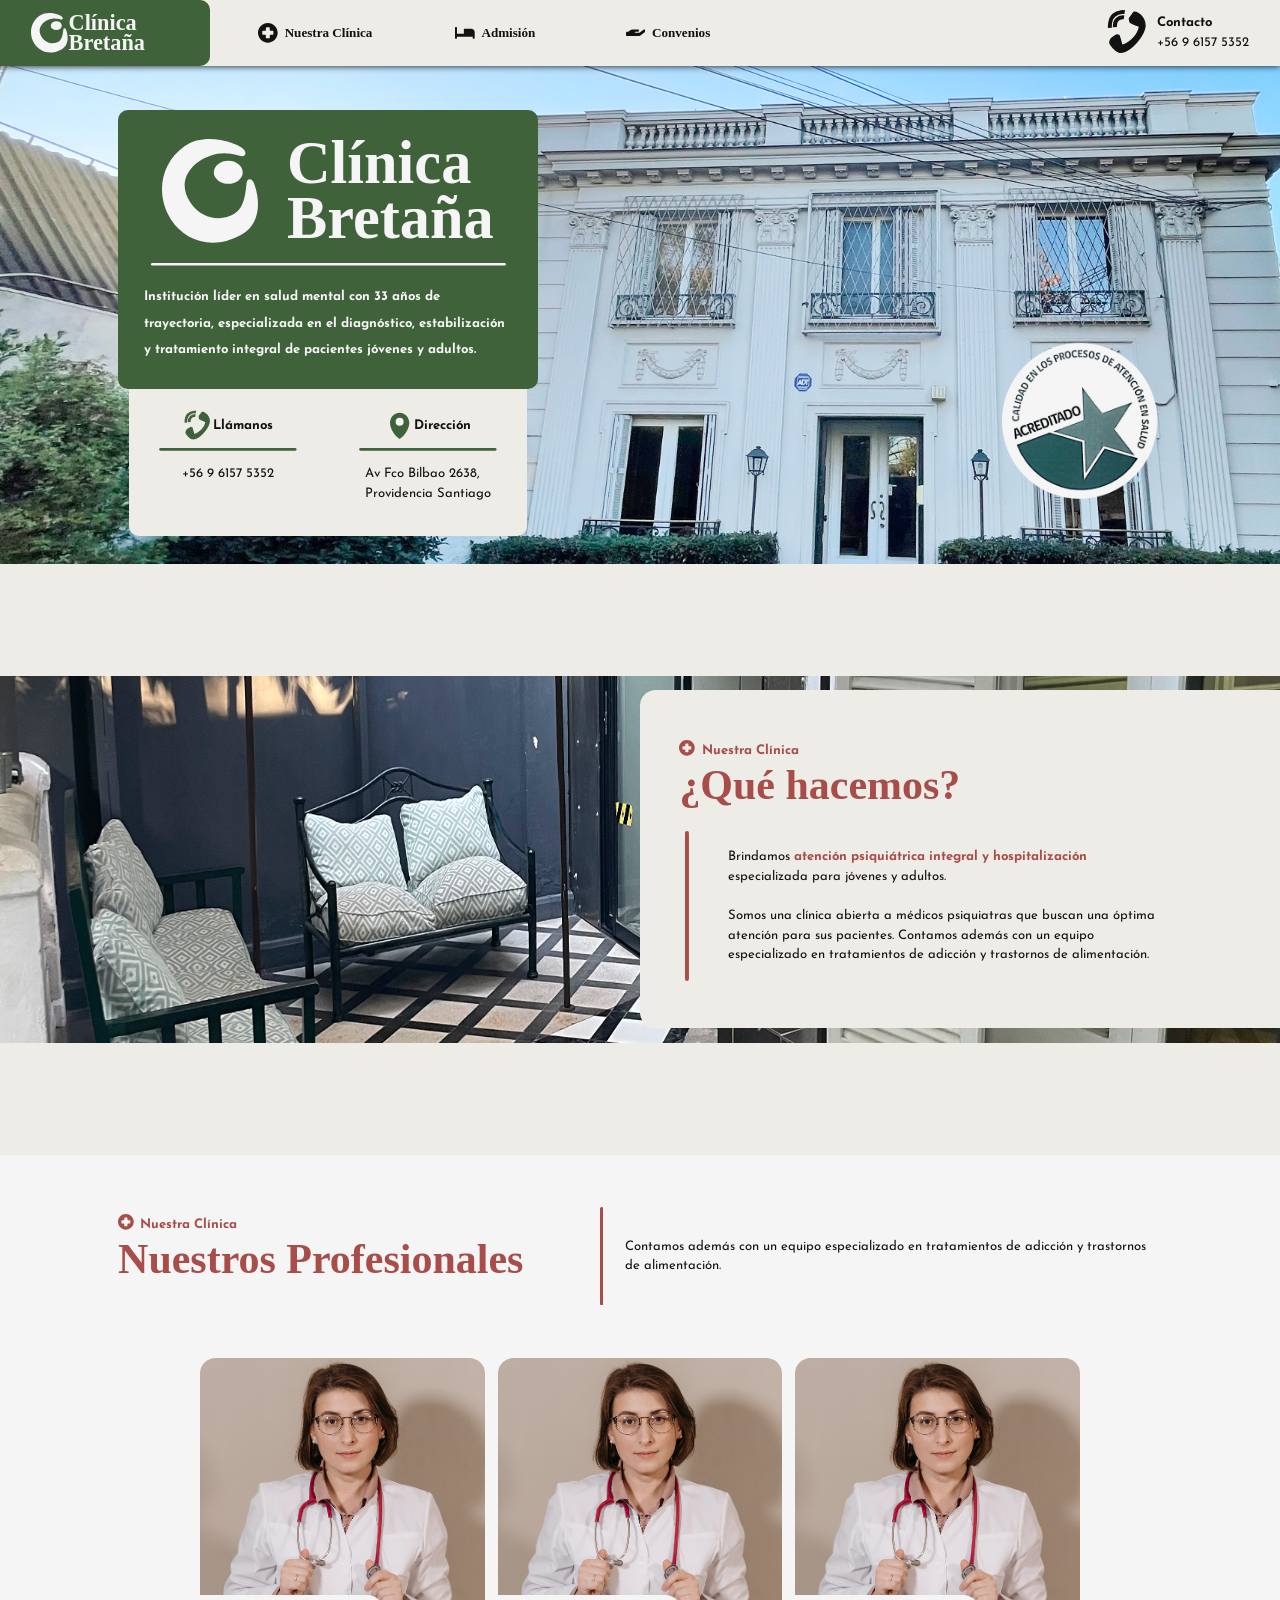
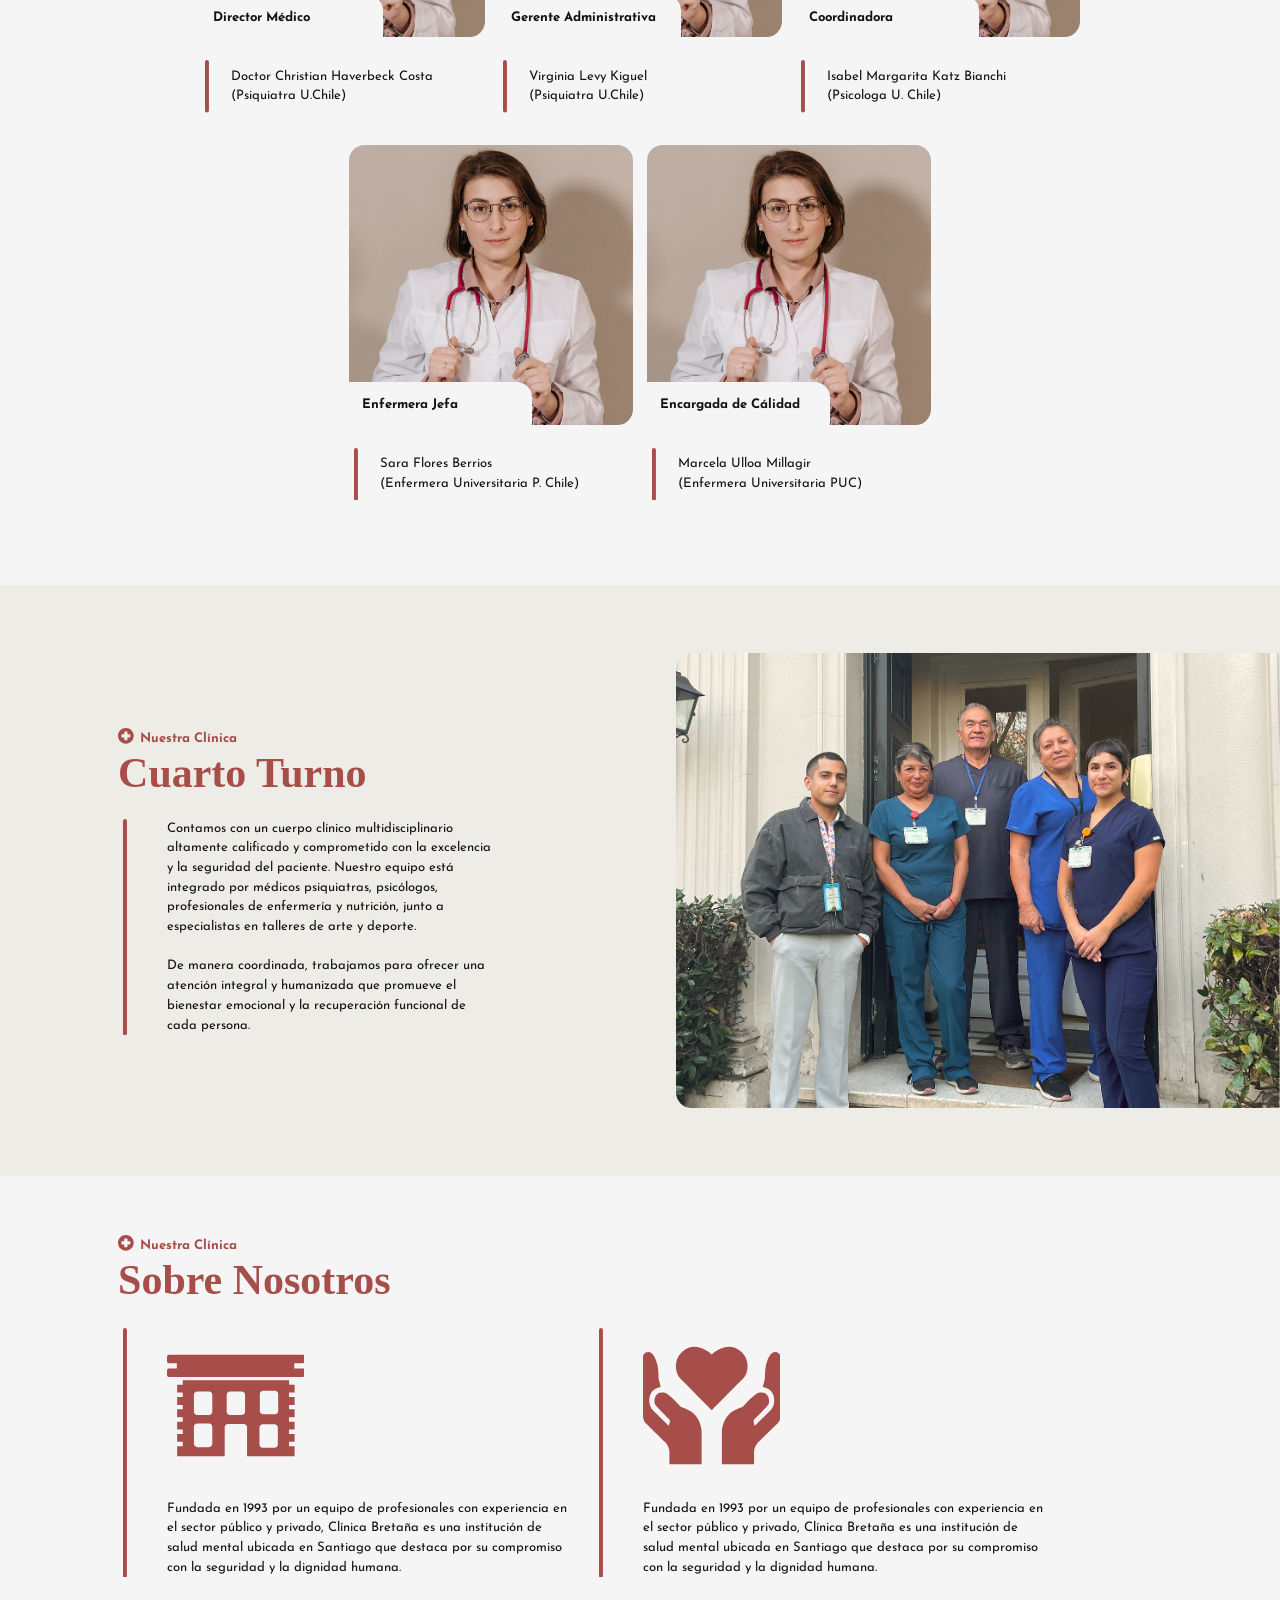
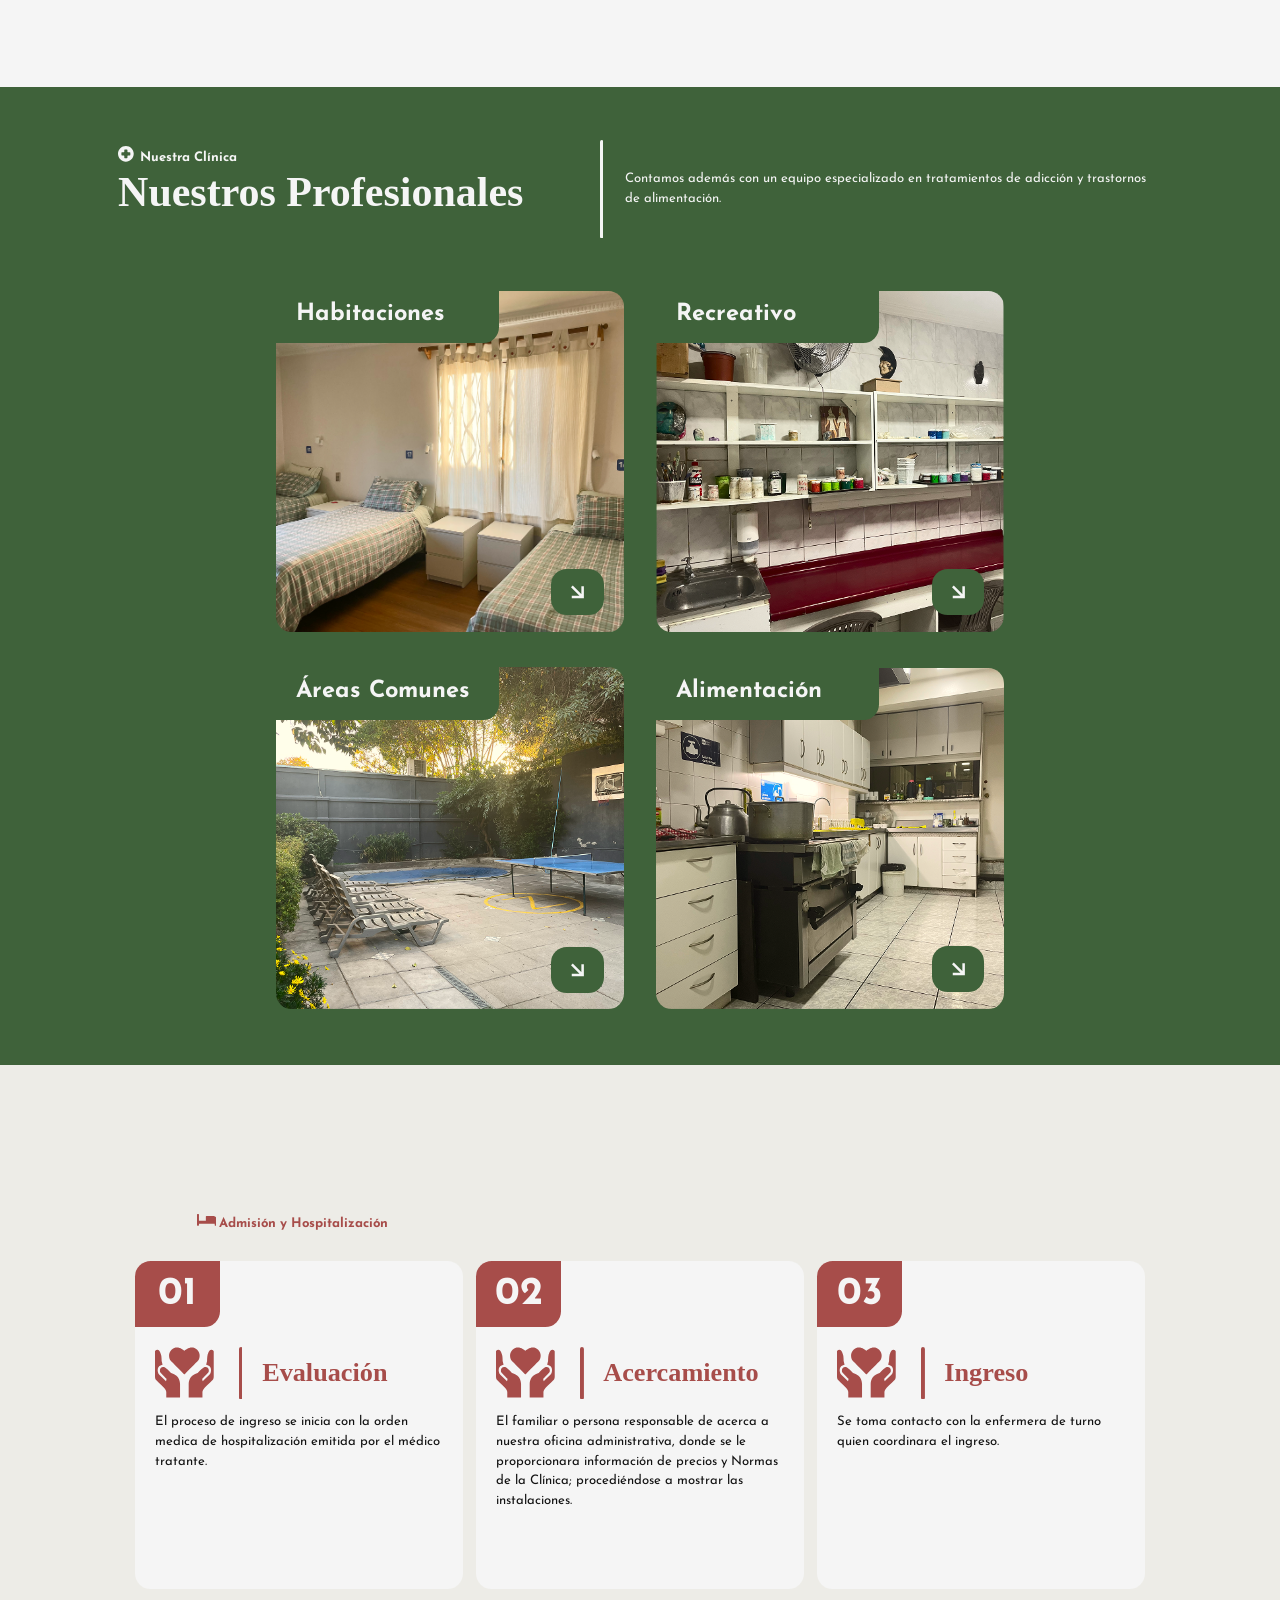
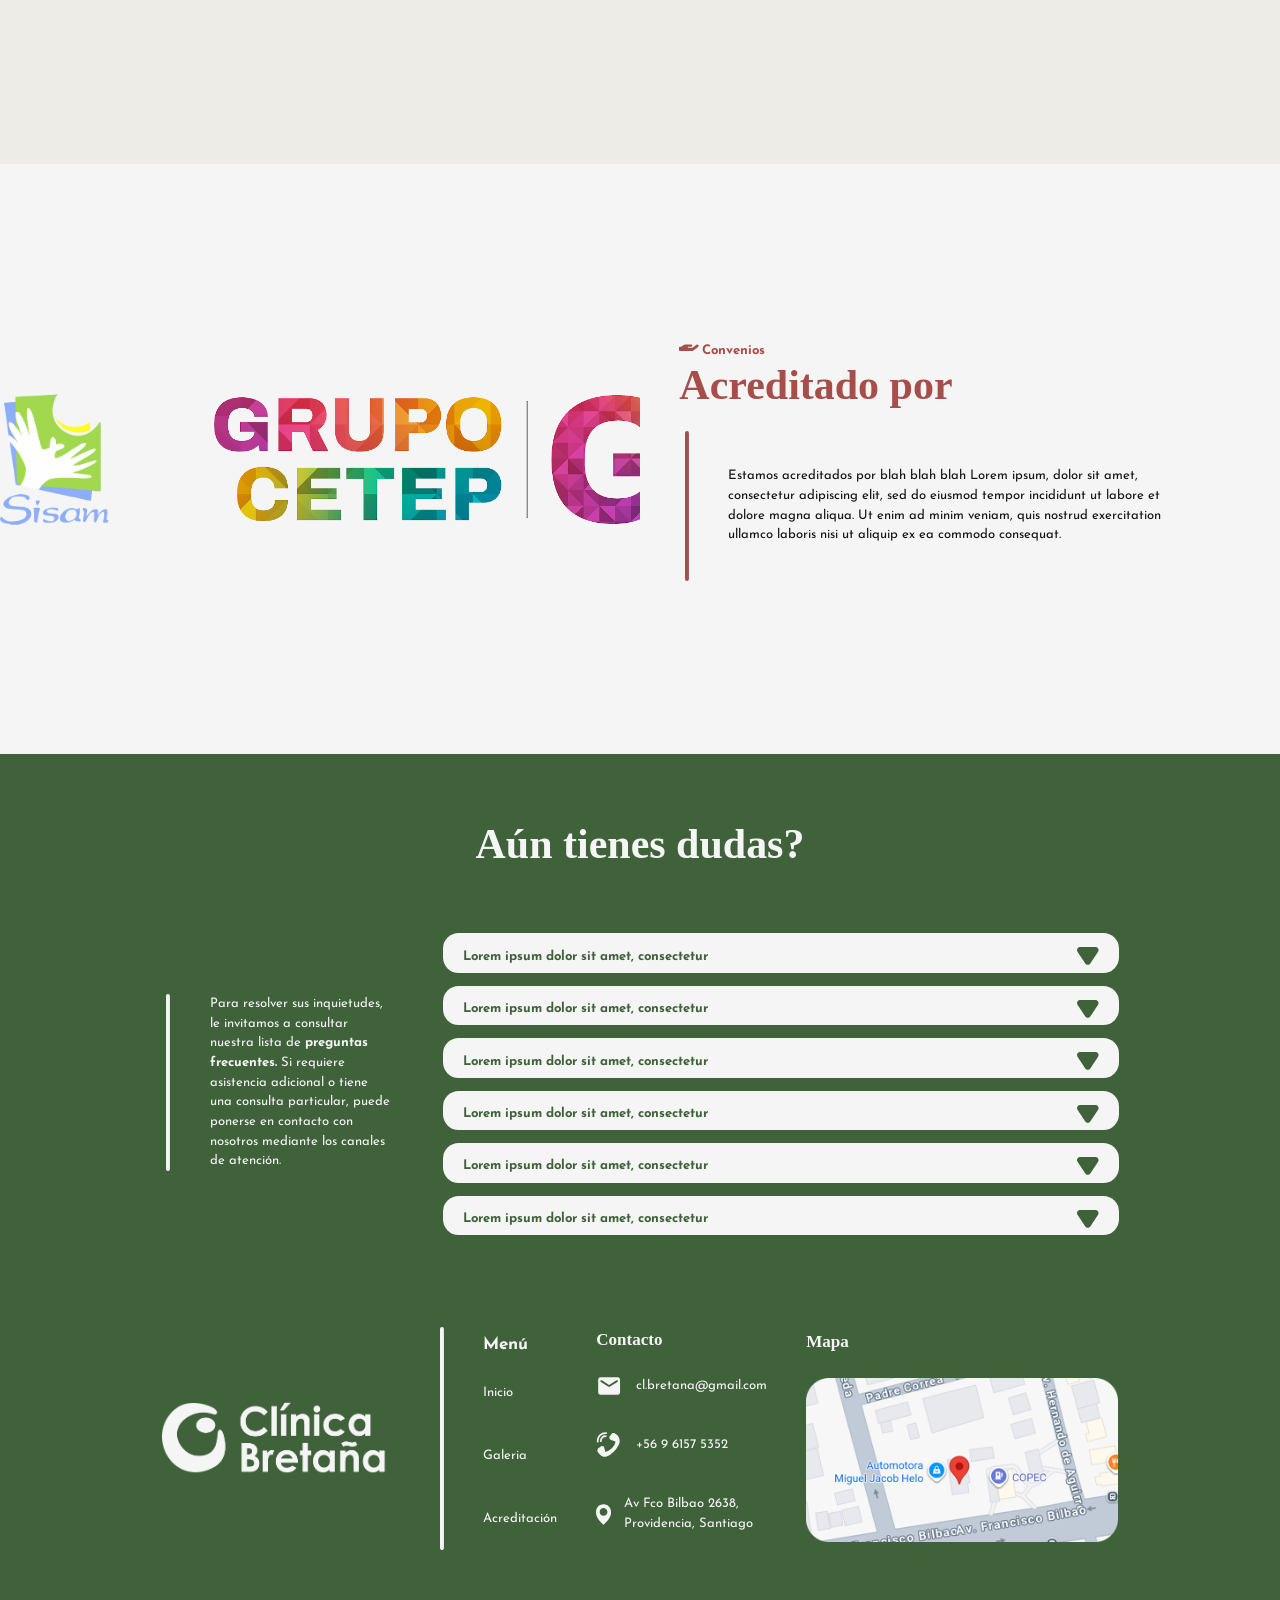
==== commit 93ff34c2: "Add files via upload" ====
--- a/index.html
+++ b/index.html
@@ -261,8 +261,8 @@
 
 
 <!-- SOBRE NOSOTROS -->
-<div style="background-color: var(--color-3); padding-bottom: 4rem;">
-<div class="content-container2" style="background-color:var(--color-3); ">
+<div style="background-color: var(--color-3); padding-bottom: 10rem;">
+<div class="content-container2" style="background-color:var(--color-3); padding-bottom: 2rem;">
 	<div class="content-margin">
 		<div class="content-textbox">
 		<svg width="1.2rem" height="100%" viewBox="0 0 24 24" fill="none" xmlns="http://www.w3.org/2000/svg">
@@ -304,6 +304,143 @@
 </div>
 </div>
 
+<!-- NUESTRAS INSTALACIONES -->
+<div style="background-color: var(--color-2); padding-bottom: 4rem;">
+<div class="content-container2">
+	<div class="content-textbox" style="margin-left:9rem;">
+			<svg style="color:var(--color-3);" width="1.2rem" height="100%" viewBox="0 0 24 24" fill="none" xmlns="http://www.w3.org/2000/svg">
+  			<path fill-rule="evenodd" clip-rule="evenodd" d="M12 0C18.6274 0 24 5.37258 24 12C24 18.6274 18.6274 24 12 24C5.37258 24 0 18.6274 0 12C0 5.37258 5.37258 0 12 0ZM10.4 5.2C9.95817 5.2 9.6 5.55817 9.6 6V8.8C9.6 9.24183 9.24183 9.6 8.8 9.6H6C5.55817 9.6 5.2 9.95817 5.2 10.4V13.6C5.2 14.0418 5.55817 14.4 6 14.4H8.8C9.24183 14.4 9.6 14.7582 9.6 15.2V18C9.6 18.4418 9.95817 18.8 10.4 18.8H13.6C14.0418 18.8 14.4 18.4418 14.4 18V15.2C14.4 14.7582 14.7582 14.4 15.2 14.4H18C18.4418 14.4 18.8 14.0418 18.8 13.6V10.4C18.8 9.95817 18.4418 9.6 18 9.6H15.2C14.7582 9.6 14.4 9.24183 14.4 8.8V6C14.4 5.55817 14.0418 5.2 13.6 5.2H10.4Z" fill="currentcolor"/>
+			</svg>
+			<h3 style="color:var(--color-3);">Nuestra Clínica</h3>
+			<h2 style="width:35rem; color:var(--color-3);">Nuestros Profesionales</h2>
+	</div>
+	<svg style="margin-left: 1.7rem;margin-right: 1.7rem;color: var(--color-3);"width="0.3rem" height="100%" xmlns="http://www.w3.org/2000/svg">
+	  	<rect width="100%" height="100%" x="0" y="0" rx="2" ry="2" fill="currentcolor" /> 
+	</svg> 
+	<p style="color:var(--color-3);">Contamos además con un equipo especializado en tratamientos de adicción y trastornos de alimentación.</p>
+</div>
+<div style="display:flex; align-items: center; justify-content: center;">
+	<div class="inst-container">
+	<div class="inst-sqr">
+		<img src="inst-1.webp">
+		<div class="inst-name">
+			<p>Habitaciones</p>
+		</div>
+		<div class="inst-mas">
+			<svg width="1rem" height="22" viewBox="0 0 22 22" fill="none" xmlns="http://www.w3.org/2000/svg">
+  				<path d="M19.4969 1.49707V19.4971H1.28516M19.4969 19.4971L1.49692 1.49707" stroke="currentcolor" stroke-width="4.23529"/>
+			</svg>
+			<p>Ver más</p>
+		</div>
+	</div>
+	<div class="inst-sqr">
+		<img src="inst-2.webp">
+		<div class="inst-name">
+			<p>Recreativo</p>
+		</div>
+		<div class="inst-mas">
+			<svg width="1rem" height="22" viewBox="0 0 22 22" fill="none" xmlns="http://www.w3.org/2000/svg">
+  				<path d="M19.4969 1.49707V19.4971H1.28516M19.4969 19.4971L1.49692 1.49707" stroke="currentcolor" stroke-width="4.23529"/>
+			</svg>
+			<p>Ver más</p>
+		</div>
+	</div>
+	<div class="inst-sqr">
+		<img src="inst-3.webp">
+		<div class="inst-name">
+			<p>Áreas Comunes</p>
+		</div>
+		<div class="inst-mas">
+			<svg width="1rem" height="22" viewBox="0 0 22 22" fill="none" xmlns="http://www.w3.org/2000/svg">
+  				<path d="M19.4969 1.49707V19.4971H1.28516M19.4969 19.4971L1.49692 1.49707" stroke="currentcolor" stroke-width="4.23529"/>
+			</svg>
+			<p>Ver más</p>
+		</div>
+	</div>
+	<div class="inst-sqr">
+		<img src="inst-4.webp">
+		<div class="inst-name">
+			<p>Alimentación</p>
+		</div>
+		<div class="inst-mas">
+			<svg width="1rem" height="22" viewBox="0 0 22 22" fill="none" xmlns="http://www.w3.org/2000/svg">
+  				<path d="M19.4969 1.49707V19.4971H1.28516M19.4969 19.4971L1.49692 1.49707" stroke="currentcolor" stroke-width="4.23529"/>
+			</svg>
+			<p>Ver más</p>
+		</div>
+	</div>
+	</div>
+</div>
+
+</div>
+
+
+<!-- INGRESO -->
+<div class="content-container1" style="height: 6rem; margin-top: 9rem;">
+	<div class="content-margin" style="margin-left:15rem;">
+		<div class="content-textbox" style="grid-auto-rows: 1.5rem 1fr;">
+			<svg width="1.5rem" height="100%" viewBox="0 0 85 51" fill="none" xmlns="http://www.w3.org/2000/svg">
+  			<path d="M70.125 8.5H40.375C39.2009 8.5 38.25 9.45094 38.25 10.625V29.75H8.5V2.125C8.5 0.950938 7.54906 0 6.375 0H2.125C0.950938 0 0 0.950938 0 2.125V48.875C0 50.0491 0.950938 51 2.125 51H6.375C7.54906 51 8.5 50.0491 8.5 48.875V42.5H76.5V48.875C76.5 50.0491 77.4509 51 78.625 51H82.875C84.0491 51 85 50.0491 85 48.875V23.375C85 15.1592 78.3408 8.5 70.125 8.5Z" fill="currentcolor"/>
+			</svg>
+			<h3>Admisión y Hospitalización</h3>
+			</div>
+	</div>
+	
+</div>
+<div class="content-margin" style="display:flex; align-items: center; justify-content: center; gap: 1rem;margin-bottom: 13.3rem;">
+		<div class="ing-container">
+			<div class="ing-numb">
+				<p>01</p>
+			</div>
+			<div class="ing-content">
+				<div class="ing-title">
+					<svg width="4.5rem" height="73" viewBox="0 0 86 73" fill="none" xmlns="http://www.w3.org/2000/svg">
+	  					<path d="M3.37695 3.20785C6.52865 2.98311 8.32937 8.61179 9.00488 11.3133C9.54518 13.4746 9.68069 17.7662 9.68066 19.6424L11.0312 25.0457C9.55658 25.496 6.75372 25.7528 4.95215 28.8729C3.52239 31.3493 3.15112 36.5276 6.30273 39.6795C8.82419 42.201 13.807 47.0342 15.9834 49.1356C16.4337 48.16 17.154 46.0289 16.4336 45.3084C15.5327 44.4075 8.55535 37.4292 7.6543 36.078C6.75377 34.7272 6.97836 31.5748 8.3291 29.9989C9.67991 28.4229 10.5811 28.4227 13.0576 28.4227C15.039 28.4233 20.7865 34.2762 23.4131 37.203C27.6905 38.7789 30.0322 40.1751 31.293 41.2557C32.8689 42.6065 36.4717 46.8845 36.4717 53.1883V72.9998H16.4346V65.3455C16.4346 63.3193 15.3084 60.8424 13.7324 59.2664C12.1555 57.6896 2.92591 48.6855 1.5752 47.3348C0.224456 45.984 1.50092e-05 43.9576 0 42.3817V5.91C0.075045 5.08449 0.85544 3.38796 3.37695 3.20785ZM82.1738 3.20785C84.6953 3.38796 85.4757 5.08449 85.5508 5.91V42.3817C85.5508 43.9576 85.3263 45.984 83.9756 47.3348C82.6249 48.6855 73.3952 57.6896 71.8184 59.2664C70.2424 60.8424 69.1162 63.3193 69.1162 65.3455V72.9998H49.0791V53.1883C49.0791 46.8845 52.6819 42.6065 54.2578 41.2557C55.5186 40.1751 57.8603 38.7789 62.1377 37.203C64.7643 34.2762 70.5118 28.4233 72.4932 28.4227C74.9697 28.4227 75.8709 28.4229 77.2217 29.9989C78.5724 31.5748 78.797 34.7272 77.8965 36.078C76.9954 37.4292 70.0181 44.4075 69.1172 45.3084C68.3968 46.0289 69.1171 48.16 69.5674 49.1356C71.7438 47.0343 76.7266 42.201 79.248 39.6795C82.3997 36.5276 82.0284 31.3493 80.5986 28.8729C78.7971 25.7529 75.9942 25.496 74.5195 25.0457L75.8701 19.6424C75.8701 17.7662 76.0056 13.4746 76.5459 11.3133C77.2214 8.61179 79.0221 2.98311 82.1738 3.20785ZM42.7754 4.79965C44.3288 3.39572 53.647 -4.38216 61.4619 3.43246C67.0901 9.06071 65.0646 16.9404 62.5879 19.4168C60.3469 21.6575 45.758 36.4303 43 39.2235L42.7754 39.451L42.5508 39.2235C39.7922 36.4297 25.2038 21.6574 22.9629 19.4168C20.4862 16.9401 18.461 9.06055 24.0889 3.43246C31.9035 -4.38198 41.2214 3.39529 42.7754 4.79965Z" fill="currentcolor"/>
+					</svg>
+					<svg style="margin-left: 0.4rem;"width="0.3rem" height="100%" xmlns="http://www.w3.org/2000/svg">
+		  				<rect width="100%" height="100%" x="0" y="0" rx="2" ry="2" fill="currentcolor" /> 
+					</svg>
+					<h2>Evaluación</h2>
+				</div>
+				<p>El proceso de ingreso se inicia con la orden medica de hospitalización emitida por el médico tratante.</p>
+			</div>
+		</div>
+		<div class="ing-container">
+			<div class="ing-numb">
+				<p>02</p>
+			</div>
+			<div class="ing-content">
+				<div class="ing-title">
+					<svg width="4.5rem" height="73" viewBox="0 0 86 73" fill="none" xmlns="http://www.w3.org/2000/svg">
+	  					<path d="M3.37695 3.20785C6.52865 2.98311 8.32937 8.61179 9.00488 11.3133C9.54518 13.4746 9.68069 17.7662 9.68066 19.6424L11.0312 25.0457C9.55658 25.496 6.75372 25.7528 4.95215 28.8729C3.52239 31.3493 3.15112 36.5276 6.30273 39.6795C8.82419 42.201 13.807 47.0342 15.9834 49.1356C16.4337 48.16 17.154 46.0289 16.4336 45.3084C15.5327 44.4075 8.55535 37.4292 7.6543 36.078C6.75377 34.7272 6.97836 31.5748 8.3291 29.9989C9.67991 28.4229 10.5811 28.4227 13.0576 28.4227C15.039 28.4233 20.7865 34.2762 23.4131 37.203C27.6905 38.7789 30.0322 40.1751 31.293 41.2557C32.8689 42.6065 36.4717 46.8845 36.4717 53.1883V72.9998H16.4346V65.3455C16.4346 63.3193 15.3084 60.8424 13.7324 59.2664C12.1555 57.6896 2.92591 48.6855 1.5752 47.3348C0.224456 45.984 1.50092e-05 43.9576 0 42.3817V5.91C0.075045 5.08449 0.85544 3.38796 3.37695 3.20785ZM82.1738 3.20785C84.6953 3.38796 85.4757 5.08449 85.5508 5.91V42.3817C85.5508 43.9576 85.3263 45.984 83.9756 47.3348C82.6249 48.6855 73.3952 57.6896 71.8184 59.2664C70.2424 60.8424 69.1162 63.3193 69.1162 65.3455V72.9998H49.0791V53.1883C49.0791 46.8845 52.6819 42.6065 54.2578 41.2557C55.5186 40.1751 57.8603 38.7789 62.1377 37.203C64.7643 34.2762 70.5118 28.4233 72.4932 28.4227C74.9697 28.4227 75.8709 28.4229 77.2217 29.9989C78.5724 31.5748 78.797 34.7272 77.8965 36.078C76.9954 37.4292 70.0181 44.4075 69.1172 45.3084C68.3968 46.0289 69.1171 48.16 69.5674 49.1356C71.7438 47.0343 76.7266 42.201 79.248 39.6795C82.3997 36.5276 82.0284 31.3493 80.5986 28.8729C78.7971 25.7529 75.9942 25.496 74.5195 25.0457L75.8701 19.6424C75.8701 17.7662 76.0056 13.4746 76.5459 11.3133C77.2214 8.61179 79.0221 2.98311 82.1738 3.20785ZM42.7754 4.79965C44.3288 3.39572 53.647 -4.38216 61.4619 3.43246C67.0901 9.06071 65.0646 16.9404 62.5879 19.4168C60.3469 21.6575 45.758 36.4303 43 39.2235L42.7754 39.451L42.5508 39.2235C39.7922 36.4297 25.2038 21.6574 22.9629 19.4168C20.4862 16.9401 18.461 9.06055 24.0889 3.43246C31.9035 -4.38198 41.2214 3.39529 42.7754 4.79965Z" fill="currentcolor"/>
+					</svg>
+					<svg style="margin-left: 0.4rem;"width="0.3rem" height="100%" xmlns="http://www.w3.org/2000/svg">
+		  				<rect width="100%" height="100%" x="0" y="0" rx="2" ry="2" fill="currentcolor" /> 
+					</svg>
+					<h2>Acercamiento</h2>
+				</div>
+				<p>El familiar o persona responsable de acerca a nuestra oficina administrativa, donde se le proporcionara información de precios y Normas de la Clínica; procediéndose a mostrar las instalaciones.</p>
+			</div>
+		</div>
+		<div class="ing-container">
+			<div class="ing-numb">
+				<p>03</p>
+			</div>
+			<div class="ing-content">
+				<div class="ing-title">
+					<svg width="4.5rem" height="73" viewBox="0 0 86 73" fill="none" xmlns="http://www.w3.org/2000/svg">
+	  					<path d="M3.37695 3.20785C6.52865 2.98311 8.32937 8.61179 9.00488 11.3133C9.54518 13.4746 9.68069 17.7662 9.68066 19.6424L11.0312 25.0457C9.55658 25.496 6.75372 25.7528 4.95215 28.8729C3.52239 31.3493 3.15112 36.5276 6.30273 39.6795C8.82419 42.201 13.807 47.0342 15.9834 49.1356C16.4337 48.16 17.154 46.0289 16.4336 45.3084C15.5327 44.4075 8.55535 37.4292 7.6543 36.078C6.75377 34.7272 6.97836 31.5748 8.3291 29.9989C9.67991 28.4229 10.5811 28.4227 13.0576 28.4227C15.039 28.4233 20.7865 34.2762 23.4131 37.203C27.6905 38.7789 30.0322 40.1751 31.293 41.2557C32.8689 42.6065 36.4717 46.8845 36.4717 53.1883V72.9998H16.4346V65.3455C16.4346 63.3193 15.3084 60.8424 13.7324 59.2664C12.1555 57.6896 2.92591 48.6855 1.5752 47.3348C0.224456 45.984 1.50092e-05 43.9576 0 42.3817V5.91C0.075045 5.08449 0.85544 3.38796 3.37695 3.20785ZM82.1738 3.20785C84.6953 3.38796 85.4757 5.08449 85.5508 5.91V42.3817C85.5508 43.9576 85.3263 45.984 83.9756 47.3348C82.6249 48.6855 73.3952 57.6896 71.8184 59.2664C70.2424 60.8424 69.1162 63.3193 69.1162 65.3455V72.9998H49.0791V53.1883C49.0791 46.8845 52.6819 42.6065 54.2578 41.2557C55.5186 40.1751 57.8603 38.7789 62.1377 37.203C64.7643 34.2762 70.5118 28.4233 72.4932 28.4227C74.9697 28.4227 75.8709 28.4229 77.2217 29.9989C78.5724 31.5748 78.797 34.7272 77.8965 36.078C76.9954 37.4292 70.0181 44.4075 69.1172 45.3084C68.3968 46.0289 69.1171 48.16 69.5674 49.1356C71.7438 47.0343 76.7266 42.201 79.248 39.6795C82.3997 36.5276 82.0284 31.3493 80.5986 28.8729C78.7971 25.7529 75.9942 25.496 74.5195 25.0457L75.8701 19.6424C75.8701 17.7662 76.0056 13.4746 76.5459 11.3133C77.2214 8.61179 79.0221 2.98311 82.1738 3.20785ZM42.7754 4.79965C44.3288 3.39572 53.647 -4.38216 61.4619 3.43246C67.0901 9.06071 65.0646 16.9404 62.5879 19.4168C60.3469 21.6575 45.758 36.4303 43 39.2235L42.7754 39.451L42.5508 39.2235C39.7922 36.4297 25.2038 21.6574 22.9629 19.4168C20.4862 16.9401 18.461 9.06055 24.0889 3.43246C31.9035 -4.38198 41.2214 3.39529 42.7754 4.79965Z" fill="currentcolor"/>
+					</svg>
+					<svg style="margin-left: 0.4rem;"width="0.3rem" height="100%" xmlns="http://www.w3.org/2000/svg">
+		  				<rect width="100%" height="100%" x="0" y="0" rx="2" ry="2" fill="currentcolor" /> 
+					</svg>
+					<h2>Ingreso</h2>
+				</div>
+				<p>Se toma contacto con la enfermera de turno quien coordinara el ingreso.</p>
+			</div>
+		</div>
+		
+	</div>
 
 <!-- CAROUSEL -->
 <div class="content-container1" style="background-color: var(--color-3);">
@@ -327,8 +464,8 @@
 	</div>
 	<div class="content-colorbox1" style="background-color:var(--color-3);">
 			<div class="content-textbox">
-			<svg width="0.9rem" height="100%" viewBox="0 0 15 25" fill="none" xmlns="http://www.w3.org/2000/svg">
-					<path d="M4.125 6.95312H0.03125C0.0104167 4.94271 0.697917 3.28125 2.09375 1.96875C3.48958 0.65625 5.32812 0 7.60938 0C9.07812 0 10.3281 0.270833 11.3594 0.8125C12.3906 1.35417 13.2135 2.13542 13.8281 3.15625C14.4531 4.17708 14.7656 5.25 14.7656 6.375C14.7656 6.98958 14.6667 7.59375 14.4688 8.1875C14.2708 8.78125 13.9583 9.39062 13.5312 10.0156C13.2812 10.3802 12.6823 10.9948 11.7344 11.8594C10.8281 12.6823 10.2604 13.2656 10.0312 13.6094C9.80208 13.9427 9.60938 14.3906 9.45312 14.9531C9.29688 15.5156 9.19792 16.2969 9.15625 17.2969H4.92188L4.90625 16.5938C4.90625 15.1979 5.16146 13.9323 5.67188 12.7969C6.18229 11.651 7.01042 10.5781 8.15625 9.57812C9.26042 8.60938 9.92708 7.94271 10.1562 7.57812C10.3854 7.21354 10.5 6.78646 10.5 6.29688C10.5 5.63021 10.2188 5.06771 9.65625 4.60938C9.10417 4.14062 8.35938 3.90625 7.42188 3.90625C6.46354 3.90625 5.67708 4.19271 5.0625 4.76562C4.44792 5.32812 4.13542 6.05729 4.125 6.95312ZM7.10938 19.0781C7.86979 19.0781 8.51562 19.3385 9.04688 19.8594C9.58854 20.3802 9.85938 21.0104 9.85938 21.75C9.85938 22.4896 9.59375 23.125 9.0625 23.6562C8.53125 24.1771 7.89062 24.4375 7.14062 24.4375C6.39062 24.4375 5.75 24.1771 5.21875 23.6562C4.69792 23.125 4.4375 22.4896 4.4375 21.75C4.4375 21.0104 4.69792 20.3802 5.21875 19.8594C5.73958 19.3385 6.36979 19.0781 7.10938 19.0781Z" fill="currentcolor"/>
+			<svg width="1.5rem" height="100%" viewBox="0 0 66 22" fill="none" xmlns="http://www.w3.org/2000/svg">
+		  		<path d="M64.1326 8.27296C66.1722 6.77191 66.6076 3.90731 65.1065 1.86772C63.6055 -0.171877 60.7409 -0.607296 58.7013 0.893753L44.9856 11H31.1668C30.1585 11 29.3335 10.175 29.3335 9.16671C29.3335 8.15837 30.1585 7.33337 31.1668 7.33337H40.3335C42.3616 7.33337 44.0002 5.69482 44.0002 3.66668C44.0002 1.63855 42.3616 0 40.3335 0H22.1949C18.8605 0 15.6292 1.13438 13.0282 3.20835L7.88337 7.33337H3.66668C1.63855 7.33337 0 8.97192 0 11V18.3334C0 20.3616 1.63855 22.0001 3.66668 22.0001H40.3908C43.7137 22.0001 46.9565 20.9345 49.6377 18.9636L64.144 8.27296H64.1326Z" fill="currentcolor"/>
 			</svg>
 			<h3>Convenios</h3>
 			<h2>Acreditado por</h2>
@@ -343,21 +480,102 @@
 
 
 
-<!-- PLACE HOLDER -->
-<h1>HIHI</h1>
-<h2>SUPSUP</h2>
-<p>"On the other hand, we denounce with righteous indignation and dislike men who are so beguiled and demoralized by the charms of pleasure of the moment, so blinded by desire, that they cannot foresee the pain and trouble that are bound to ensue; and equal blame belongs to those who fail in their duty through weakness of will, which is the same as saying through shrinking from toil and pain. These cases are perfectly simple and easy to distinguish. In a free hour, when our power of choice is untrammelled and when nothing prevents our being able to do what we like best, every pleasure is to be welcomed and every pain avoided. But in certain circumstances and owing to the claims of duty or the obligations of business it will frequently occur that pleasures have to be repudiated and annoyances accepted. The wise man therefore always holds in these matters to this principle of selection: he rejects pleasures to secure other greater pleasures, or else he endures pains to avoid worse pains."</p>
-<h1>HIHI</h1>
-<h2>SUPSUP</h2>
-<p>"On the other hand, we denounce with righteous indignation and dislike men who are so beguiled and demoralized by the charms of pleasure of the moment, so blinded by desire, that they cannot foresee the pain and trouble that are bound to ensue; and equal blame belongs to those who fail in their duty through weakness of will, which is the same as saying through shrinking from toil and pain. These cases are perfectly simple and easy to distinguish. In a free hour, when our power of choice is untrammelled and when nothing prevents our being able to do what we like best, every pleasure is to be welcomed and every pain avoided. But in certain circumstances and owing to the claims of duty or the obligations of business it will frequently occur that pleasures have to be repudiated and annoyances accepted. The wise man therefore always holds in these matters to this principle of selection: he rejects pleasures to secure other greater pleasures, or else he endures pains to avoid worse pains."</p>
-<h1>HIHI</h1>
-<h2>SUPSUP</h2>
-<p>"On the other hand, we denounce with righteous indignation and dislike men who are so beguiled and demoralized by the charms of pleasure of the moment, so blinded by desire, that they cannot foresee the pain and trouble that are bound to ensue; and equal blame belongs to those who fail in their duty through weakness of will, which is the same as saying through shrinking from toil and pain. These cases are perfectly simple and easy to distinguish. In a free hour, when our power of choice is untrammelled and when nothing prevents our being able to do what we like best, every pleasure is to be welcomed and every pain avoided. But in certain circumstances and owing to the claims of duty or the obligations of business it will frequently occur that pleasures have to be repudiated and annoyances accepted. The wise man therefore always holds in these matters to this principle of selection: he rejects pleasures to secure other greater pleasures, or else he endures pains to avoid worse pains."</p>
-<h1>HIHI</h1>
-<h2>SUPSUP</h2>
-<p>"On the other hand, we denounce with righteous indignation and dislike men who are so beguiled and demoralized by the charms of pleasure of the moment, so blinded by desire, that they cannot foresee the pain and trouble that are bound to ensue; and equal blame belongs to those who fail in their duty through weakness of will, which is the same as saying through shrinking from toil and pain. These cases are perfectly simple and easy to distinguish. In a free hour, when our power of choice is untrammelled and when nothing prevents our being able to do what we like best, every pleasure is to be welcomed and every pain avoided. But in certain circumstances and owing to the claims of duty or the obligations of business it will frequently occur that pleasures have to be repudiated and annoyances accepted. The wise man therefore always holds in these matters to this principle of selection: he rejects pleasures to secure other greater pleasures, or else he endures pains to avoid worse pains."</p>
-<h1>HIHI</h1>
-<h2>SUPSUP</h2>
-<p>"On the other hand, we denounce with righteous indignation and dislike men who are so beguiled and demoralized by the charms of pleasure of the moment, so blinded by desire, that they cannot foresee the pain and trouble that are bound to ensue; and equal blame belongs to those who fail in their duty through weakness of will, which is the same as saying through shrinking from toil and pain. These cases are perfectly simple and easy to distinguish. In a free hour, when our power of choice is untrammelled and when nothing prevents our being able to do what we like best, every pleasure is to be welcomed and every pain avoided. But in certain circumstances and owing to the claims of duty or the obligations of business it will frequently occur that pleasures have to be repudiated and annoyances accepted. The wise man therefore always holds in these matters to this principle of selection: he rejects pleasures to secure other greater pleasures, or else he endures pains to avoid worse pains."</p>
+<!-- EEEND CHAN CHAN -->
+<div class="end-container">
+	<div class="end-title">
+		<h2>Aún tienes dudas?</h2>
+	</div>
+
+	<div class="end-mid">
+		<div class="content-textbox2" style="width:17.5rem;">
+			<svg style="margin-left: 0.4rem;"width="0.3rem" height="100%" xmlns="http://www.w3.org/2000/svg">
+	  			<rect width="100%" height="100%" x="0" y="0" rx="2" ry="2" fill="var(--color-3)" /> 
+			</svg>
+			<div>
+				<p style="color: var(--color-3);">Para resolver sus inquietudes, le invitamos a consultar nuestra lista de <span style="font-weight:bold;">preguntas frecuentes.</span> Si requiere asistencia adicional o tiene una consulta particular, puede ponerse en contacto con nosotros mediante los canales de atención.</p>
+			</div>
+		</div>
+		<div class="end-qna-container">
+			<div class="end-qna-bar">
+				<p>Lorem ipsum dolor sit amet, consectetur</p>
+				<svg width="22" height="18" viewBox="0 0 22 18" fill="none" xmlns="http://www.w3.org/2000/svg">
+  					<path d="M13.2935 16.4529C12.1079 18.2506 9.47047 18.2506 8.28481 16.4529L0.501519 4.65172C-0.814001 2.65711 0.616517 5.13588e-08 3.00588 -1.31496e-07L18.5725 -1.32279e-06C20.9618 -1.50564e-06 22.3923 2.65711 21.0768 4.65172L13.2935 16.4529Z" fill="#3F623A"/>
+				</svg>
+			</div>
+			<div class="end-qna-bar">
+				<p>Lorem ipsum dolor sit amet, consectetur</p>
+				<svg width="22" height="18" viewBox="0 0 22 18" fill="none" xmlns="http://www.w3.org/2000/svg">
+  					<path d="M13.2935 16.4529C12.1079 18.2506 9.47047 18.2506 8.28481 16.4529L0.501519 4.65172C-0.814001 2.65711 0.616517 5.13588e-08 3.00588 -1.31496e-07L18.5725 -1.32279e-06C20.9618 -1.50564e-06 22.3923 2.65711 21.0768 4.65172L13.2935 16.4529Z" fill="#3F623A"/>
+				</svg>
+			</div>
+			<div class="end-qna-bar">
+				<p>Lorem ipsum dolor sit amet, consectetur</p>
+				<svg width="22" height="18" viewBox="0 0 22 18" fill="none" xmlns="http://www.w3.org/2000/svg">
+  					<path d="M13.2935 16.4529C12.1079 18.2506 9.47047 18.2506 8.28481 16.4529L0.501519 4.65172C-0.814001 2.65711 0.616517 5.13588e-08 3.00588 -1.31496e-07L18.5725 -1.32279e-06C20.9618 -1.50564e-06 22.3923 2.65711 21.0768 4.65172L13.2935 16.4529Z" fill="#3F623A"/>
+				</svg>
+			</div>
+			<div class="end-qna-bar">
+				<p>Lorem ipsum dolor sit amet, consectetur</p>
+				<svg width="22" height="18" viewBox="0 0 22 18" fill="none" xmlns="http://www.w3.org/2000/svg">
+  					<path d="M13.2935 16.4529C12.1079 18.2506 9.47047 18.2506 8.28481 16.4529L0.501519 4.65172C-0.814001 2.65711 0.616517 5.13588e-08 3.00588 -1.31496e-07L18.5725 -1.32279e-06C20.9618 -1.50564e-06 22.3923 2.65711 21.0768 4.65172L13.2935 16.4529Z" fill="#3F623A"/>
+				</svg>
+			</div>
+			<div class="end-qna-bar">
+				<p>Lorem ipsum dolor sit amet, consectetur</p>
+				<svg width="22" height="18" viewBox="0 0 22 18" fill="none" xmlns="http://www.w3.org/2000/svg">
+  					<path d="M13.2935 16.4529C12.1079 18.2506 9.47047 18.2506 8.28481 16.4529L0.501519 4.65172C-0.814001 2.65711 0.616517 5.13588e-08 3.00588 -1.31496e-07L18.5725 -1.32279e-06C20.9618 -1.50564e-06 22.3923 2.65711 21.0768 4.65172L13.2935 16.4529Z" fill="#3F623A"/>
+				</svg>
+			</div>
+			<div class="end-qna-bar">
+				<p>Lorem ipsum dolor sit amet, consectetur</p>
+				<svg width="22" height="18" viewBox="0 0 22 18" fill="none" xmlns="http://www.w3.org/2000/svg">
+  					<path d="M13.2935 16.4529C12.1079 18.2506 9.47047 18.2506 8.28481 16.4529L0.501519 4.65172C-0.814001 2.65711 0.616517 5.13588e-08 3.00588 -1.31496e-07L18.5725 -1.32279e-06C20.9618 -1.50564e-06 22.3923 2.65711 21.0768 4.65172L13.2935 16.4529Z" fill="#3F623A"/>
+				</svg>
+			</div>
+		</div>
+	</div>
+
+	<div class="end-end">
+		<div class="end-end-logo">
+			<img src="logo-small.webp">
+		</div>
+		<svg style="margin-left: 0.4rem;"width="0.3rem" height="100%" xmlns="http://www.w3.org/2000/svg">
+	  		<rect width="100%" height="100%" x="0" y="0" rx="2" ry="2" fill="currentcolor" /> 
+		</svg>
+		<div class="end-end-menu">
+			<div>Menú</div>
+			<p>Inicio</p>
+			<p>Galeria</p>
+			<p>Acreditación</p>
+		</div>
+		<div class="end-end-contact">
+			<h2>Contacto</h2>
+			<div>
+				<svg width="2rem" height="40" viewBox="0 0 40 40" fill="none" xmlns="http://www.w3.org/2000/svg">
+  					<path d="M6.66536 33.3327C5.7487 33.3327 4.96425 33.0066 4.31203 32.3544C3.65981 31.7021 3.33314 30.9171 3.33203 29.9993V9.99935C3.33203 9.08268 3.6587 8.29824 4.31203 7.64602C4.96536 6.99379 5.74981 6.66713 6.66536 6.66602H33.332C34.2487 6.66602 35.0337 6.99268 35.687 7.64602C36.3404 8.29935 36.6665 9.08379 36.6654 9.99935V29.9993C36.6654 30.916 36.3393 31.701 35.687 32.3544C35.0348 33.0077 34.2498 33.3338 33.332 33.3327H6.66536ZM20.437 21.3127C20.5893 21.2705 20.7348 21.2077 20.8737 21.1243L32.6654 13.7493C32.8876 13.6105 33.0543 13.4371 33.1654 13.2293C33.2765 13.0216 33.332 12.7921 33.332 12.541C33.332 11.9855 33.0959 11.5688 32.6237 11.291C32.1515 11.0132 31.6654 11.0271 31.1654 11.3327L19.9987 18.3327L8.83203 11.3327C8.33203 11.0271 7.84592 11.0205 7.3737 11.3127C6.90148 11.6049 6.66536 12.0143 6.66536 12.541C6.66536 12.8188 6.72092 13.0621 6.83203 13.271C6.94314 13.4799 7.10981 13.6393 7.33203 13.7493L19.1237 21.1243C19.2626 21.2077 19.4087 21.2705 19.562 21.3127C19.7154 21.3549 19.8609 21.3755 19.9987 21.3743C20.1365 21.3732 20.2826 21.3527 20.437 21.3127Z" fill="var(--color-3)"/>
+				</svg>
+				<p style="color:var(--color-3);">cl.bretana@gmail.com</p>
+			</div>
+			<div>
+				<svg width="2rem" height="42" viewBox="0 0 36 42" fill="none" xmlns="http://www.w3.org/2000/svg">
+  					<path d="M9.93971 37.0087C6.77649 36.2629 1.55222 30.4082 1.78946 28.9038C2.02669 27.3995 2.72084 26.3823 2.92781 25.8219C3.13478 25.2616 7.38534 22.374 8.04918 22.3008C8.71301 22.2276 9.8751 22.5295 10.3941 22.8486C10.9131 23.1677 12.9837 30.4915 12.9837 30.4915C19.6558 28.8668 25.8028 22.0399 26.7577 16.4753C26.7577 16.4753 19.0896 13.9613 18.8397 12.9138C18.5898 11.8663 18.3399 10.8188 18.2668 10.155C18.1936 9.49115 22.2245 4.61211 22.6082 4.43542C22.9919 4.25874 24.7764 4.59949 24.7764 4.59949C24.7764 4.59949 32.4805 7.55583 32.5556 15.4329C32.6307 23.31 18.6352 39.0588 9.93971 37.0087Z" fill="var(--color-3)"/>
+  					<path d="M6.58029 16.7265C6.58029 16.7265 6.28207 12.6676 8.6678 10.5682C11.0535 8.46883 14.3339 9.02867 14.3339 9.02867" stroke="var(--color-3)" stroke-width="2.3894"/>
+  					<path d="M2.40403 17.3227C2.40403 17.3227 1.9223 10.7661 5.77617 7.37472C9.63005 3.98337 14.9291 4.88773 14.9291 4.88773" stroke="var(--color-3)" stroke-width="2.3894"/>
+				</svg>
+				<p style="color:var(--color-3);">+56 9 6157 5352</p>
+			</div>
+			<div>
+				<svg width="2rem" height="35" viewBox="0 0 26 35" fill="none" xmlns="http://www.w3.org/2000/svg">
+  					<path d="M13.1465 0.00683594C15.1471 0.00683594 26.002 1.1878 26.002 14C26.002 23.9165 16.0482 32.5571 13.5596 34.5625L13.001 35C12.9616 34.9707 0 25.3161 0 14C2.47699e-07 0.359281 12.1475 0 13.001 0L13.1465 0.00683594ZM13.001 6.34082C9.31908 6.34082 6.33398 9.32591 6.33398 13.0078C6.33416 16.6896 9.31919 19.6738 13.001 19.6738C16.6826 19.6737 19.6668 16.6895 19.667 13.0078C19.667 9.32602 16.6827 6.341 13.001 6.34082Z" fill="var(--color-3)"/>
+				</svg>
+				<p style="color:var(--color-3);">Av Fco Bilbao 2638, Providencia, Santiago</p>
+			</div>
+		</div>
+		<div class="end-end-map">
+			<h2>Mapa</h2>
+			<img src="map.webp">
+		</div>
+	</div>
+</div>
  <script src="script.js"></script> 
 </html>
--- a/style.css
+++ b/style.css
@@ -58,8 +58,9 @@
 	margin: 0;
 }
 p{
-	color: var(--color1);
+	color: var(--color-font);
 	line-height: 150%;
+	font-family: var(--para-font);
 }
 
 @media (max-width: 800px) {
@@ -395,4 +396,243 @@
 	border-radius:  1.2rem 0rem 0rem 1.2rem;
 	width:46rem;
 	margin-left: 14rem;
+}
+
+/*---------PERSONAL--------------------------------------------------------------------*/
+.inst-container{
+	display: grid;
+	grid-template-columns: 26.5rem 26.5rem ;
+	gap: 2.5rem;
+	align-items: center;
+}
+.inst-sqr{
+	position: relative;
+	border-radius: 1.2rem 1.2rem 1.2rem 1.2rem;
+}
+.inst-name{
+	width: 17rem;
+	height: 4rem;
+	position: absolute;
+	top:0;
+	left: 0;
+	background-color: var(--color-2);
+	border-radius:  0rem 0rem 1.2rem 0rem;
+}
+.inst-name p{
+	color: var(--color-3);
+	font-weight: bold;
+	margin-top: 0.5rem;
+	margin-left: 1.5rem;
+	font-size: 1.8rem;
+}
+.inst-mas{
+	position: absolute;
+	bottom: 1.5rem;
+	right: 1.5rem;
+	width: 4rem;
+	height: 3.5rem;
+	background-color: var(--color-2);
+	border-radius: 1.2rem 1.2rem 1.2rem 1.2rem;
+	display: flex;
+	align-items: center;
+	justify-content: flex-end;
+	transition: width 1.5s;
+	gap:0;
+	
+}
+.inst-sqr img{
+	width: 26.5rem;
+	border-radius: 1.2rem 1.2rem 1.2rem 1.2rem;
+}
+.inst-mas p{
+	margin-right: 0;
+	transform: scaleX(0);
+	opacity: 0;
+	letter-spacing: -1rem;
+	color: var(--color-3);
+	font-weight: bold;
+	transition: transform 1s, opacity 1s, margin-right 1s, letter-spacing 1s;
+	
+}
+.inst-mas svg{
+	color: var(--color-3);
+	margin-right:1.5rem;
+}
+.inst-mas:hover {
+	width: 9.5rem;
+}
+.inst-mas:hover p{
+	transform: scaleX(1);
+	letter-spacing: 0rem;
+	opacity: 1;
+	margin-right: 1.8rem;
+}
+
+
+/*---------INGRESO--------------------------------------------------------------------*/
+.ing-container{
+	background-color: var(--color-3);
+	border-radius: 1.2rem 1.2rem 1.2rem 1.2rem;
+	width: 22rem;
+	height: 18.5rem;
+	display: flex;
+	padding-top: 6.5rem;
+	justify-content: center;
+	position: relative;
+	padding-left: 1.5rem;
+	padding-right: 1.5rem;
+}
+.ing-numb{
+	width: 6.5rem;
+	height: 5rem;
+	display: flex;
+	justify-content: center;
+	align-items: center;
+	background-color: var(--color-1);
+	border-radius: 1.2rem 0rem 1.2rem 0rem;
+	position: absolute;
+	top: 0;
+	left: 0;
+}
+.ing-numb p{
+	color: var(--color-3);
+	font-weight: bold;
+	font-size: 3rem;
+}
+.ing-title{
+	height: 4rem;
+	display: flex;
+	align-items: center;
+	justify-content: flex-start;
+	gap: 1.5rem;
+	color: var(--color-1);
+}
+.ing-title h2{
+	font-size: 2rem;
+}
+
+/*---------FINAAAAL--------------------------------------------------------------------*/
+.end-container{
+	height: 100%;
+	display: flex;
+	justify-content: center;
+	align-items: center;
+	color: var(--color-3);
+	background-color: var(--color-2);
+	flex-flow: column nowrap;
+}
+.end-title{
+	display: flex;
+	align-items: center;
+	justify-content: center;
+	margin-top: 5rem;
+	margin-bottom: 5rem;
+}
+.end-title h2{
+	color: var(--color-3);
+}
+.end-mid{
+	width: calc(100% - 18rem);
+	display: flex;
+	align-items: center;
+	justify-content: center;
+	color: var(--color-3);
+	padding-left: 9rem;
+	padding-right: 9rem;
+	background-color: var(--color-2);
+	padding-bottom: 3rem;
+	gap: 4rem;
+}
+.end-qna-container{
+
+	display: flex;
+	justify-content: flex-start;
+	flex-flow: column nowrap;
+	align-items: center;
+	gap:1rem;
+}
+.end-qna-bar{
+	width: 51.5rem;
+	display: grid;
+	grid-template-columns: 38rem auto;
+	align-items: center;
+	height: 3rem;
+	background-color: var(--color-3);
+	border-radius: 1.2rem 1.2rem 1.2rem 1.2rem;
+}
+.end-qna-bar p{
+	margin-left: 1.5rem;
+	color: var(--color-2);
+	font-weight: bold;
+}
+.end-qna-bar svg{
+	justify-self: end;
+	color: var(--color-2);
+	margin-right: 1.5rem;
+}
+.end-end{
+	height: 17rem;
+	background-color: var(--color-2);
+	padding-left: 9rem;
+	padding-right: 9rem;
+	padding-top: 4rem;
+	padding-bottom: 4rem;
+	display: flex;
+	justify-content: center;
+	align-items: center;
+	gap: 3rem;
+}
+.end-end-logo{
+	display: flex;
+	align-items: center;
+	justify-content: center;
+}
+.end-end-logo img{
+	height: 5.5rem;
+}
+.end-end svg{
+	color: var(--color-3);
+}
+.end-end-menu{
+	display: flex;
+	flex-flow: column nowrap;
+
+	gap: 1.3rem;
+}
+.end-end-menu div{
+	font-weight: bold;
+	font-size: 1.3rem;
+}
+.end-end-menu p{
+	color: var(--color-3);
+}
+.end-end-contact{
+	width: 13rem;
+	display: flex;
+	flex-flow: column nowrap;
+	justify-content: flex-start;
+	align-items: flex-start;
+	gap: 1rem;
+}
+.end-end-contact div{
+	display: flex;
+	align-items:center;
+	justify-content: flex-start;
+	gap: 1rem;
+}
+.end-end-contact h2{
+	font-family: var(--header-font);
+	font-weight: bold;
+	font-size: 1.3rem;
+	color: var(--color-3);
+}
+.end-end-map h2{
+	font-family: var(--header-font);
+	font-weight: bold;
+	font-size: 1.3rem;
+	color: var(--color-3);
+	margin-bottom: 2rem;
+}
+.end-end-map img{
+	height: 12.5rem;
 }
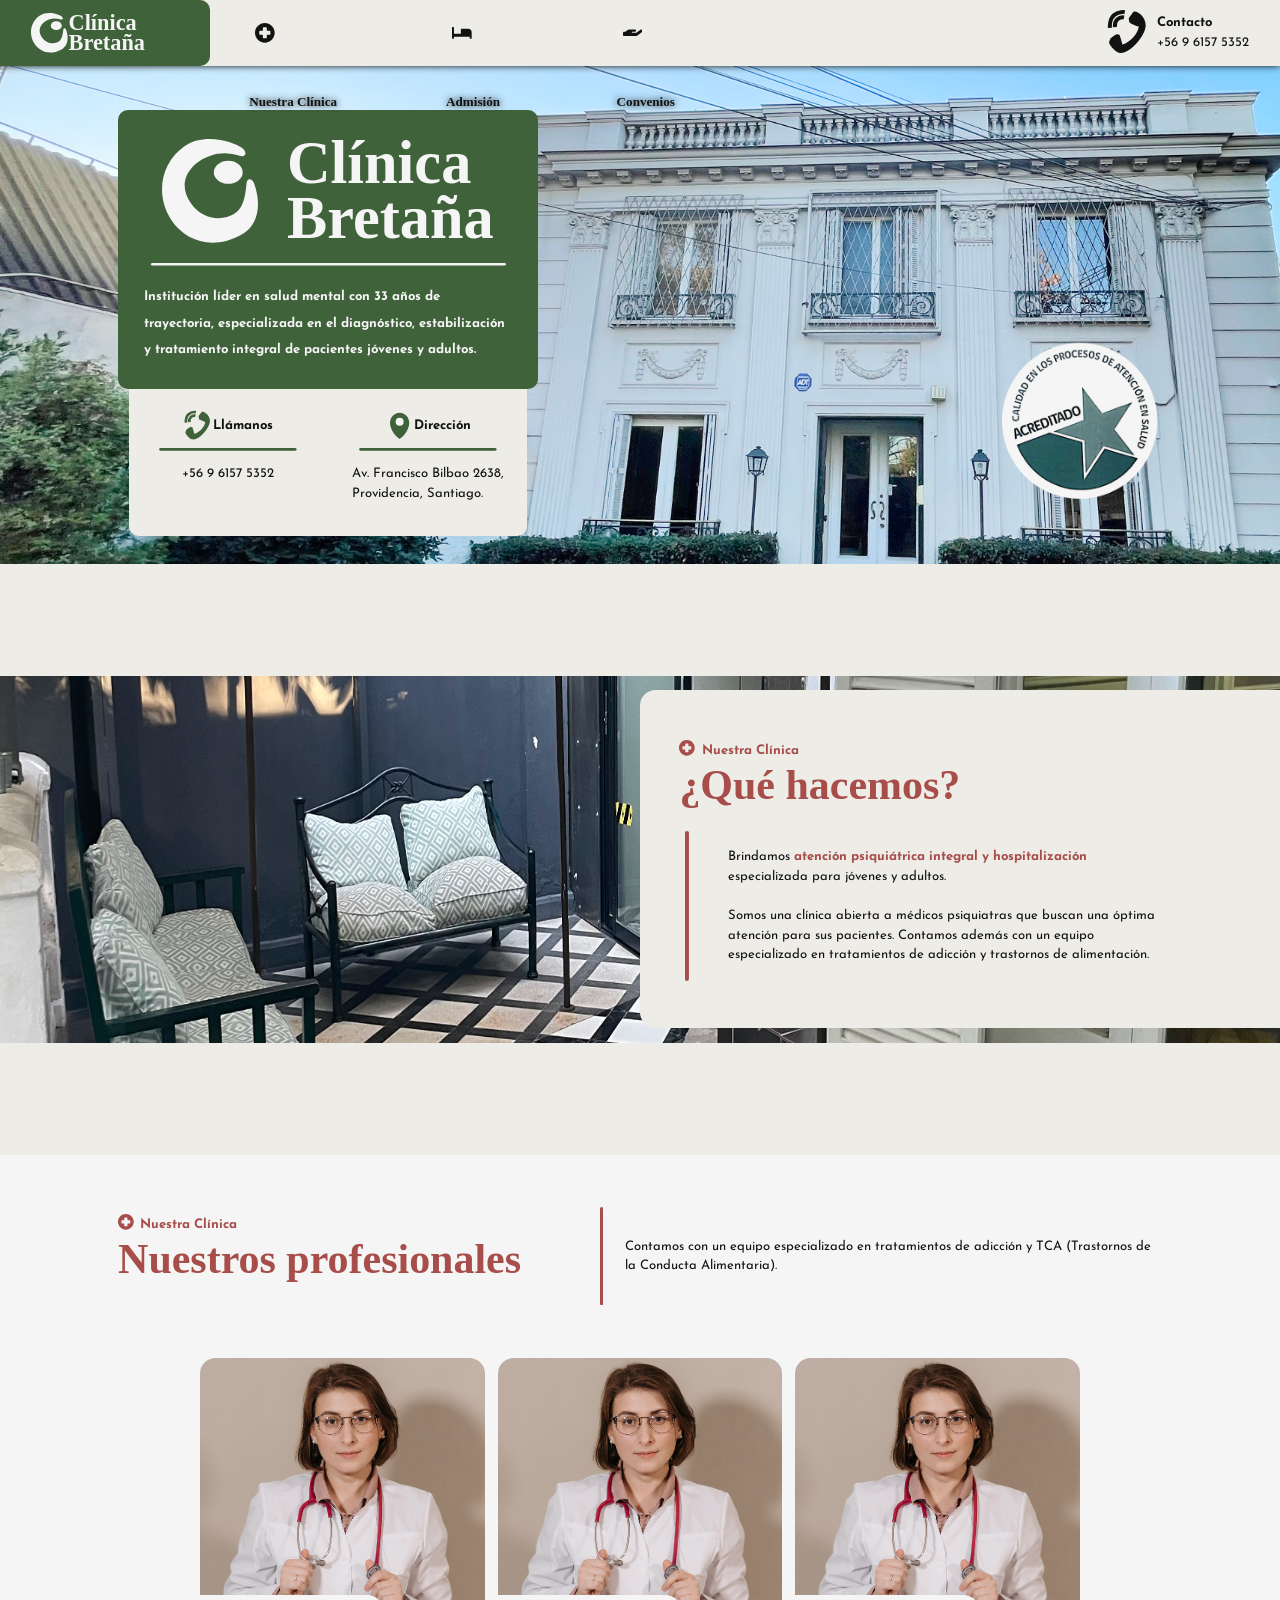
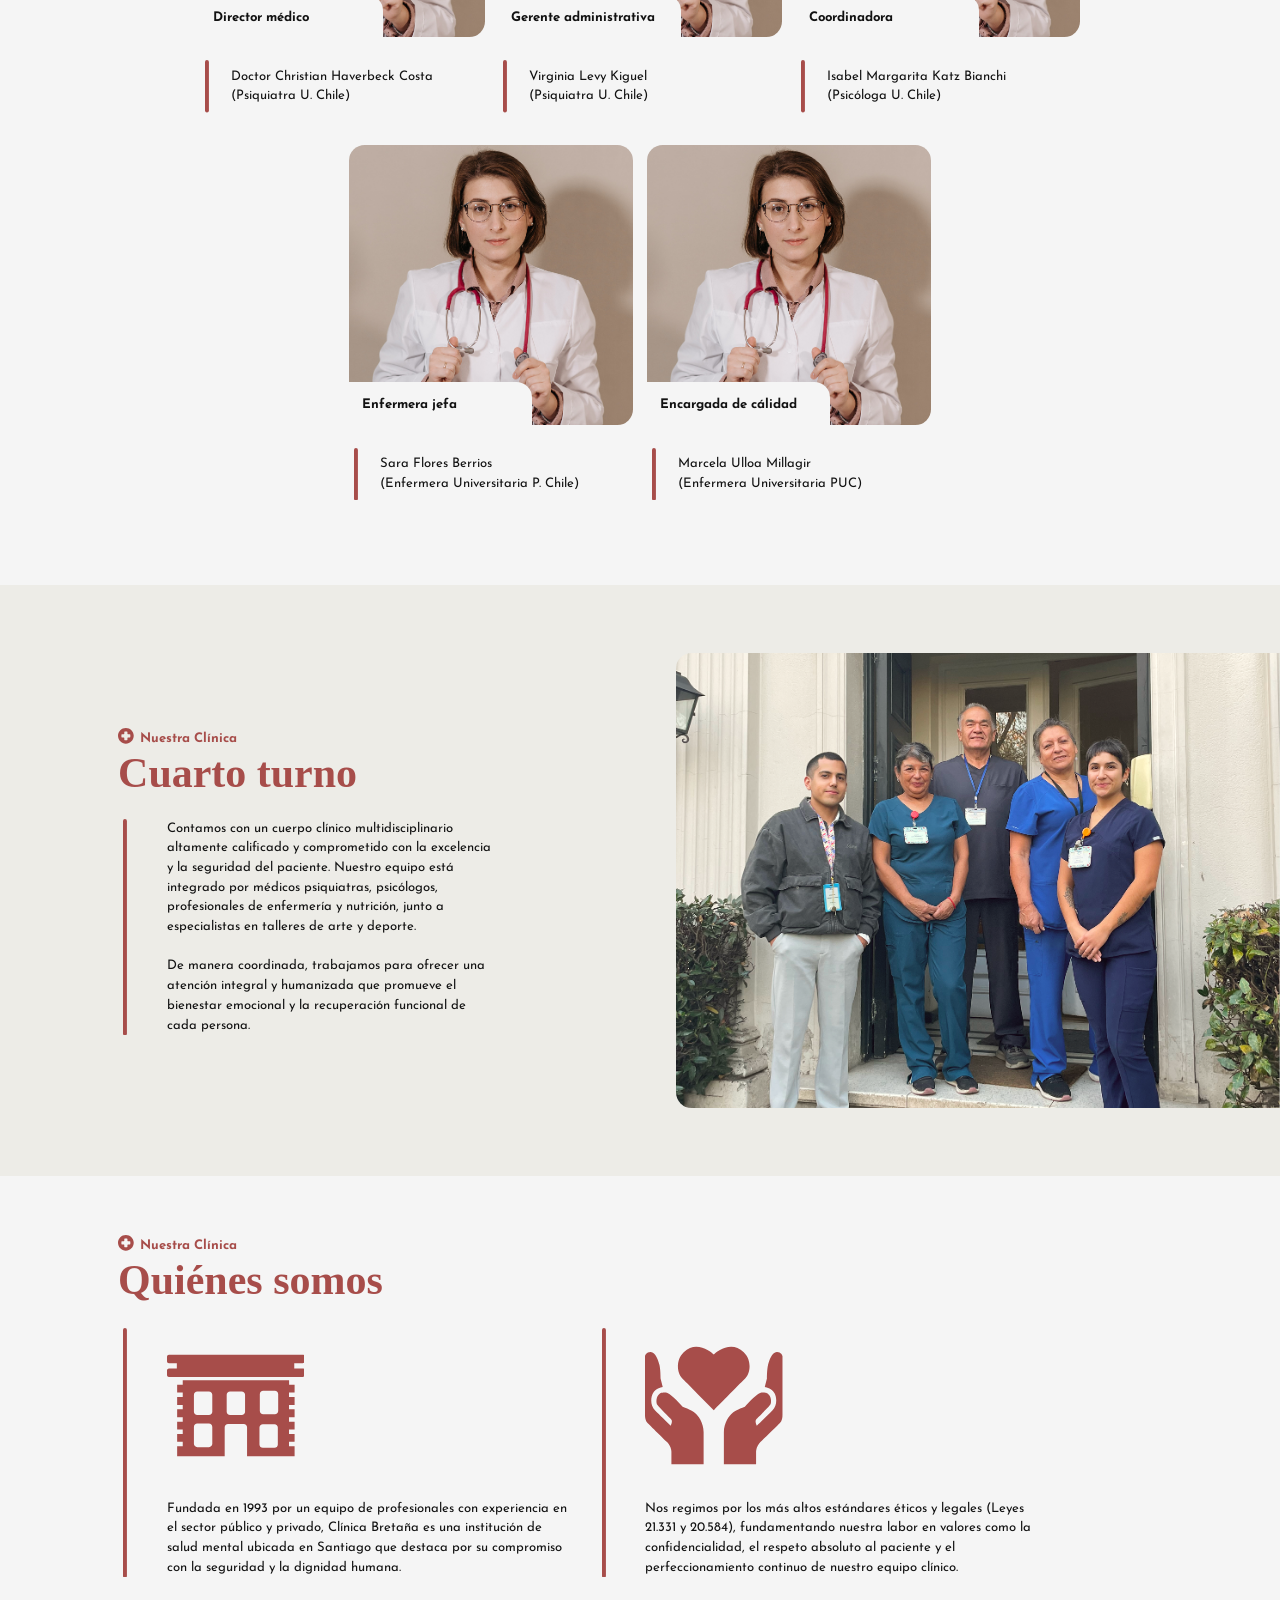
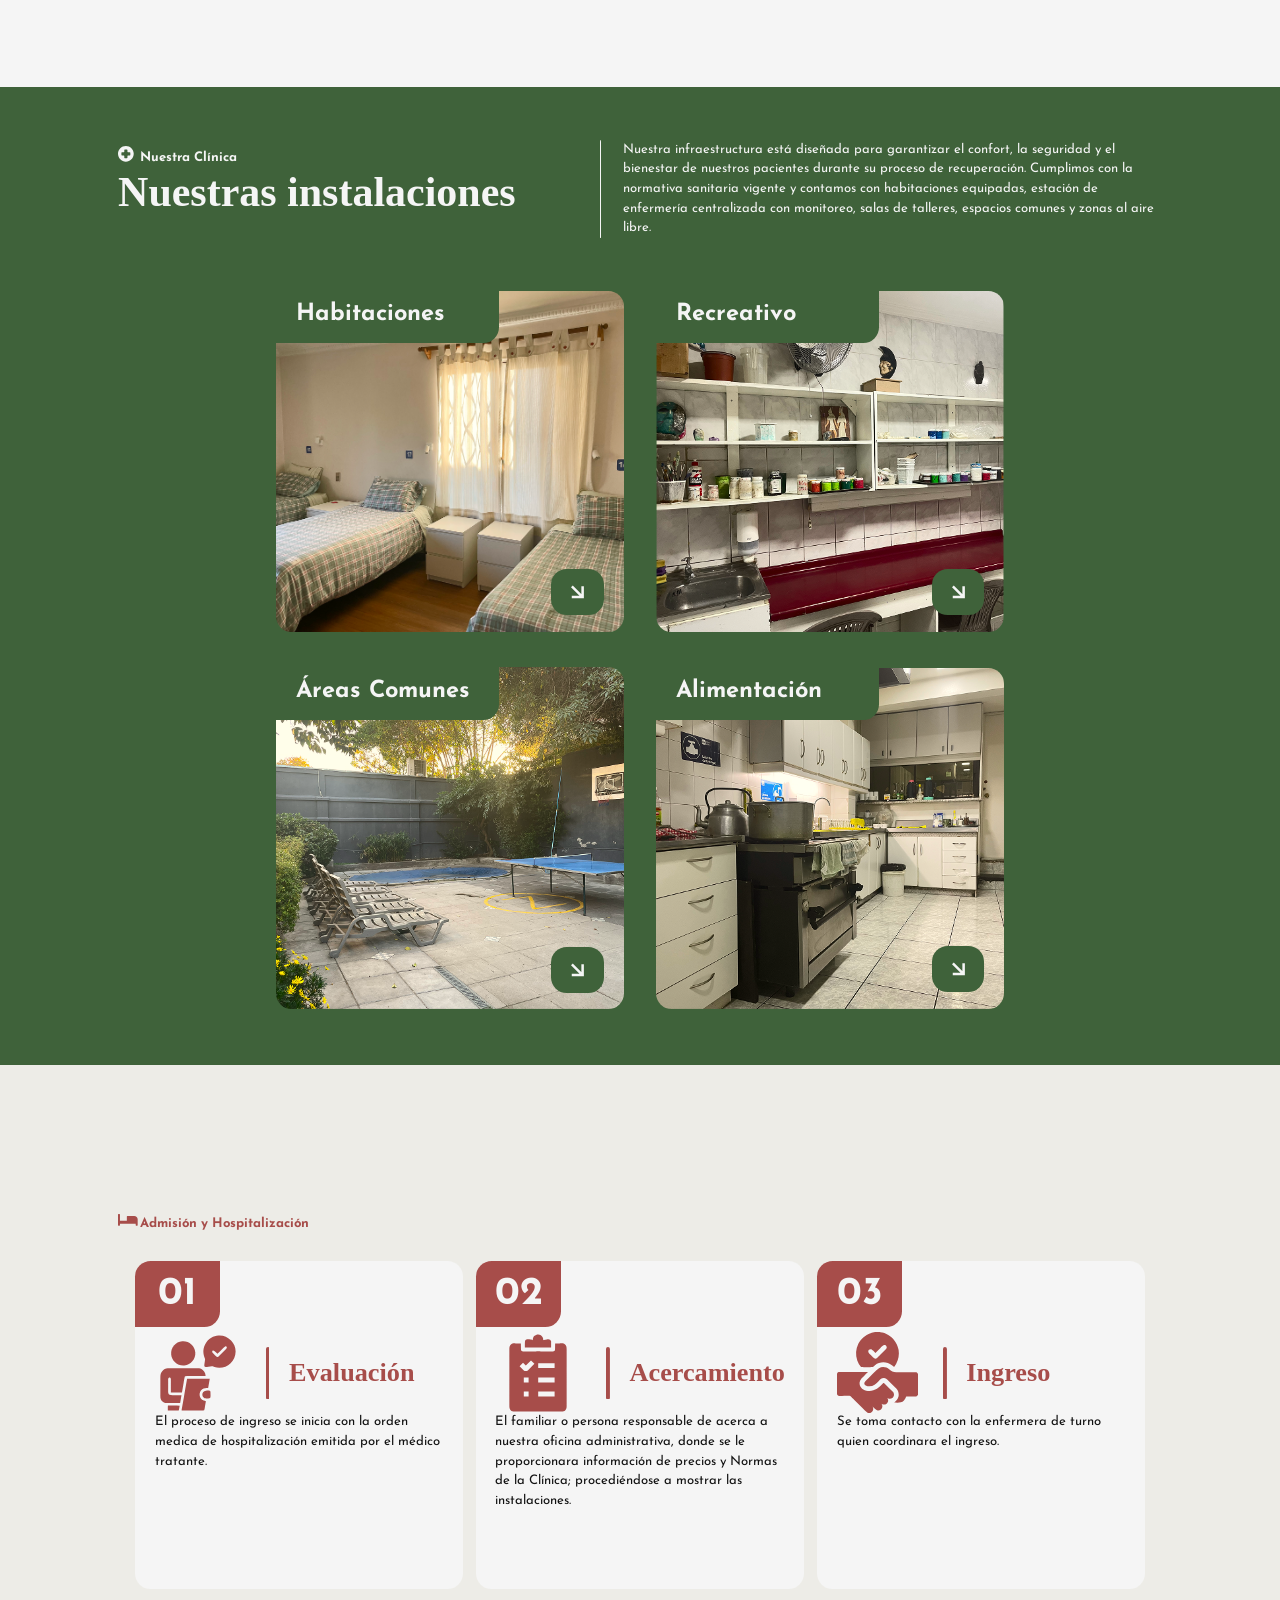
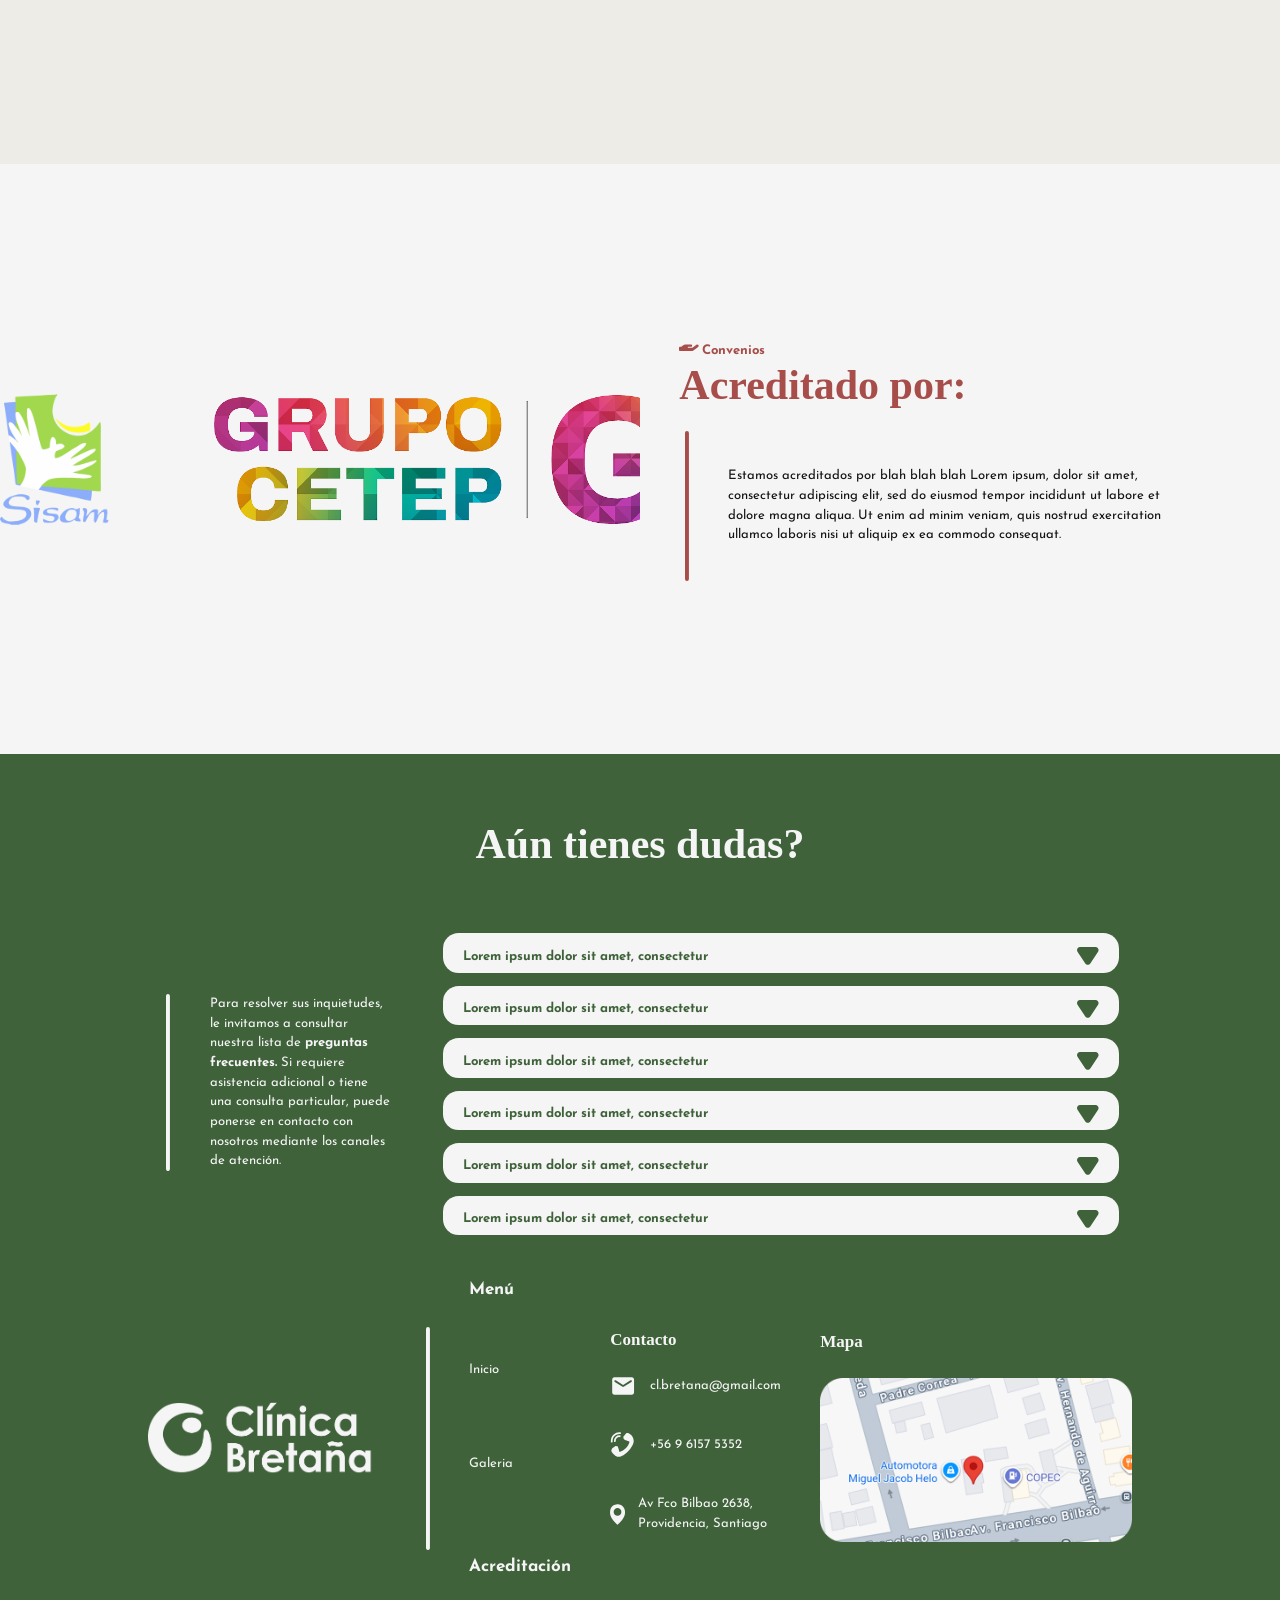
==== commit 450b4586: "Add files via upload" ====
--- a/index.html
+++ b/index.html
@@ -19,7 +19,7 @@
 		</svg>
 		<div style="line-height: 90%;">Clínica Bretaña</div>
 	</div>
-	<div class="topbar-item">
+	<a href="#nuestraclinica" class="topbar-item">
 		<svg width="0.2rem" height="100%" viewBox="0 0 4 44" fill="currentcolor" xmlns="http://www.w3.org/2000/svg"class="topbar-line">
 			<line x1="2" y1="2" x2="2" y2="42" stroke="currentcolor" stroke-width="4" stroke-linecap="round"/>
 		</svg>
@@ -28,8 +28,8 @@
 		</svg>
 
 		<div>Nuestra Clínica</div>
-	</div>
-	<div class="topbar-item">
+	</a>
+	<a href="#admision" class="topbar-item">
 		<svg width="0.2rem" height="100%" viewBox="0 0 4 44" fill="none" xmlns="http://www.w3.org/2000/svg" class="topbar-line">
 			<line x1="2" y1="2" x2="2" y2="42" stroke="currentcolor" stroke-width="4" stroke-linecap="round"/>
 		</svg>
@@ -38,8 +38,8 @@
 		</svg>
 
 		<div>Admisión</div>
-	</div>
-	<div class="topbar-item">
+	</a>
+	<a href="#convenios" class="topbar-item">
 		<svg width="0.2rem" height="100%" viewBox="0 0 4 44" fill="none" xmlns="http://www.w3.org/2000/svg"class="topbar-line">
 			<line x1="2" y1="2" x2="2" y2="42" stroke="currentcolor" stroke-width="4" stroke-linecap="round"/>
 		</svg>
@@ -48,7 +48,7 @@
 		</svg>
 
 		<div>Convenios</div>
-	</div>
+	</a>
 
 	<div class="topbar-call">
 		<svg width="0.2rem" height="100%" viewBox="0 0 4 44" fill="currentcolor" xmlns="http://www.w3.org/2000/svg" class="topbar-line">
@@ -108,7 +108,7 @@
 			<svg width="10.5rem" height="100%" viewBox="0 0 208 4" fill="none" xmlns="http://www.w3.org/2000/svg">
   				<line x1="2" y1="2" x2="206" y2="2" stroke="var(--color-2)" stroke-width="4" stroke-linecap="round"/>
 			</svg>
-			<p style="font-weight:normal;">Av Fco Bilbao 2638,<br> Providencia Santiago</p>
+			<p style="font-weight:normal;">Av. Francisco Bilbao 2638,<br> Providencia, Santiago.</p>
 		</div>
 		</div>
 		
@@ -117,7 +117,7 @@
 </div>
 
 <!-- ¿QUE HACEMOS? -->
-<div class="content-container1">
+<div class="content-container1" id="nuestraclinica">
 	<div class="content-image1">
 		<div class="content-colorbox1">
 			<div class="content-textbox">
@@ -147,19 +147,19 @@
   			<path fill-rule="evenodd" clip-rule="evenodd" d="M12 0C18.6274 0 24 5.37258 24 12C24 18.6274 18.6274 24 12 24C5.37258 24 0 18.6274 0 12C0 5.37258 5.37258 0 12 0ZM10.4 5.2C9.95817 5.2 9.6 5.55817 9.6 6V8.8C9.6 9.24183 9.24183 9.6 8.8 9.6H6C5.55817 9.6 5.2 9.95817 5.2 10.4V13.6C5.2 14.0418 5.55817 14.4 6 14.4H8.8C9.24183 14.4 9.6 14.7582 9.6 15.2V18C9.6 18.4418 9.95817 18.8 10.4 18.8H13.6C14.0418 18.8 14.4 18.4418 14.4 18V15.2C14.4 14.7582 14.7582 14.4 15.2 14.4H18C18.4418 14.4 18.8 14.0418 18.8 13.6V10.4C18.8 9.95817 18.4418 9.6 18 9.6H15.2C14.7582 9.6 14.4 9.24183 14.4 8.8V6C14.4 5.55817 14.0418 5.2 13.6 5.2H10.4Z" fill="currentcolor"/>
 			</svg>
 			<h3>Nuestra Clínica</h3>
-			<h2 style="width:35rem">Nuestros Profesionales</h2>
+			<h2 style="width:35rem">Nuestros profesionales</h2>
 	</div>
 	<svg style="margin-left: 1.7rem;margin-right: 1.7rem;color: var(--color-1);"width="0.3rem" height="100%" xmlns="http://www.w3.org/2000/svg">
 	  	<rect width="100%" height="100%" x="0" y="0" rx="2" ry="2" fill="currentcolor" /> 
 	</svg> 
-	<p>Contamos además con un equipo especializado en tratamientos de adicción y trastornos de alimentación.</p>
+	<p>Contamos con un equipo especializado en tratamientos de adicción y TCA (Trastornos de la Conducta Alimentaria).</p>
 </div>
 		<div class="sqr-container">
 			<div class="sqr-single">
 				<div class="sqr-photo">
 					<img src="id-generic.webp">
 					<div>
-						<p>Director Médico</p>
+						<p>Director médico</p>
 					</div>
 				</div>
 				<div class="sqr-desc">
@@ -167,7 +167,7 @@
 			  			<rect width="100%" height="100%" x="0" y="0" rx="2" ry="2" fill="currentcolor" /> 
 					</svg>
 					<p>
-						Doctor Christian Haverbeck Costa<br>(Psiquiatra U.Chile)
+						Doctor Christian Haverbeck Costa<br>(Psiquiatra U. Chile)
 					</p>
 				</div>
 			</div>
@@ -175,7 +175,7 @@
 				<div class="sqr-photo">
 					<img src="id-generic.webp">
 					<div>
-						<p>Gerente Administrativa</p>
+						<p>Gerente administrativa</p>
 					</div>
 				</div>
 				<div class="sqr-desc">
@@ -183,7 +183,7 @@
 			  			<rect width="100%" height="100%" x="0" y="0" rx="2" ry="2" fill="currentcolor" /> 
 					</svg>
 					<p>
-						Virginia Levy Kiguel<br>(Psiquiatra U.Chile)
+						Virginia Levy Kiguel<br>(Psiquiatra U. Chile)
 					</p>
 				</div>
 			</div>
@@ -199,7 +199,7 @@
 			  			<rect width="100%" height="100%" x="0" y="0" rx="2" ry="2" fill="currentcolor" /> 
 					</svg>
 					<p>
-						Isabel Margarita Katz Bianchi<br>(Psicologa U. Chile) 
+						Isabel Margarita Katz Bianchi<br>(Psicóloga U. Chile) 
 					</p>
 				</div>
 			</div>
@@ -209,7 +209,7 @@
 				<div class="sqr-photo">
 					<img src="id-generic.webp">
 					<div>
-						<p>Enfermera Jefa</p>
+						<p>Enfermera jefa</p>
 					</div>
 				</div>
 				<div class="sqr-desc">
@@ -225,7 +225,7 @@
 				<div class="sqr-photo">
 					<img src="id-generic.webp">
 					<div>
-						<p>Encargada de Cálidad</p>
+						<p>Encargada de cálidad</p>
 					</div>
 				</div>
 				<div class="sqr-desc">
@@ -248,7 +248,7 @@
   			<path fill-rule="evenodd" clip-rule="evenodd" d="M12 0C18.6274 0 24 5.37258 24 12C24 18.6274 18.6274 24 12 24C5.37258 24 0 18.6274 0 12C0 5.37258 5.37258 0 12 0ZM10.4 5.2C9.95817 5.2 9.6 5.55817 9.6 6V8.8C9.6 9.24183 9.24183 9.6 8.8 9.6H6C5.55817 9.6 5.2 9.95817 5.2 10.4V13.6C5.2 14.0418 5.55817 14.4 6 14.4H8.8C9.24183 14.4 9.6 14.7582 9.6 15.2V18C9.6 18.4418 9.95817 18.8 10.4 18.8H13.6C14.0418 18.8 14.4 18.4418 14.4 18V15.2C14.4 14.7582 14.7582 14.4 15.2 14.4H18C18.4418 14.4 18.8 14.0418 18.8 13.6V10.4C18.8 9.95817 18.4418 9.6 18 9.6H15.2C14.7582 9.6 14.4 9.24183 14.4 8.8V6C14.4 5.55817 14.0418 5.2 13.6 5.2H10.4Z" fill="currentcolor"/>
 		</svg>
 		<h3>Nuestra Clínica</h3>
-		<h2>Cuarto Turno</h2>
+		<h2>Cuarto turno</h2>
 		<svg style="margin-left: 0.4rem;"width="0.3rem" height="100%" xmlns="http://www.w3.org/2000/svg">
 	  		<rect width="100%" height="100%" x="0" y="0" rx="2" ry="2" fill="currentcolor" /> 
 		</svg> 
@@ -269,7 +269,7 @@
   			<path fill-rule="evenodd" clip-rule="evenodd" d="M12 0C18.6274 0 24 5.37258 24 12C24 18.6274 18.6274 24 12 24C5.37258 24 0 18.6274 0 12C0 5.37258 5.37258 0 12 0ZM10.4 5.2C9.95817 5.2 9.6 5.55817 9.6 6V8.8C9.6 9.24183 9.24183 9.6 8.8 9.6H6C5.55817 9.6 5.2 9.95817 5.2 10.4V13.6C5.2 14.0418 5.55817 14.4 6 14.4H8.8C9.24183 14.4 9.6 14.7582 9.6 15.2V18C9.6 18.4418 9.95817 18.8 10.4 18.8H13.6C14.0418 18.8 14.4 18.4418 14.4 18V15.2C14.4 14.7582 14.7582 14.4 15.2 14.4H18C18.4418 14.4 18.8 14.0418 18.8 13.6V10.4C18.8 9.95817 18.4418 9.6 18 9.6H15.2C14.7582 9.6 14.4 9.24183 14.4 8.8V6C14.4 5.55817 14.0418 5.2 13.6 5.2H10.4Z" fill="currentcolor"/>
 		</svg>
 		<h3>Nuestra Clínica</h3>
-		<h2>Sobre Nosotros</h2>
+		<h2>Quiénes somos</h2>
 		</div>
 	</div>
 </div>
@@ -294,9 +294,9 @@
 			</svg>
 			<div>
 				<svg style="margin-left: 2.5rem;margin-bottom: 1rem;" width="10.5rem" height="155" viewBox="0 0 182 155" fill="none" xmlns="http://www.w3.org/2000/svg">
-  				<path d="M7.1709 6.81152C13.863 6.33388 17.6867 18.2842 19.1211 24.0205C20.2686 28.6096 20.5558 37.7245 20.5557 41.708L23.4238 53.1807C20.2926 54.1367 14.3409 54.6811 10.5156 61.3066C7.47978 66.5649 6.6915 77.5596 13.3838 84.252C18.7377 89.6058 29.3185 99.8675 33.9395 104.329C34.8955 102.258 36.4252 97.7318 34.8955 96.2021C32.9834 94.29 18.165 79.4717 16.2529 76.6035C14.341 73.7354 14.8188 67.0436 17.6865 63.6973C20.5547 60.3511 22.4673 60.3506 27.7256 60.3506C31.9323 60.3508 44.1379 72.7788 49.7148 78.9932C58.7972 82.3393 63.7683 85.3032 66.4453 87.5977C69.7915 90.4658 77.4404 99.5489 77.4404 112.934V155H34.8955V138.747C34.8955 134.445 32.5063 129.186 29.1602 125.84C25.8139 122.494 6.21531 103.373 3.34668 100.505C0.478522 97.6367 0 93.3345 0 89.9883V12.5479C0.159446 10.795 1.8172 7.19393 7.1709 6.81152ZM174.479 6.81152C179.833 7.19393 181.491 10.795 181.65 12.5479V89.9883C181.65 93.3345 181.172 97.6367 178.304 100.505C175.435 103.373 155.837 122.494 152.49 125.84C149.144 129.186 146.755 134.445 146.755 138.747V155H104.21V112.934C104.21 99.5489 111.859 90.4658 115.205 87.5977C117.882 85.3032 122.853 82.3393 131.936 78.9932C137.513 72.7788 149.718 60.3508 153.925 60.3506C159.183 60.3506 161.096 60.3511 163.964 63.6973C166.832 67.0436 167.309 73.7354 165.397 76.6035C163.485 79.4717 148.667 94.29 146.755 96.2021C145.225 97.7318 146.755 102.258 147.711 104.329C152.332 99.8675 162.913 89.6059 168.267 84.252C174.959 77.5596 174.171 66.5649 171.135 61.3066C167.31 54.6811 161.358 54.1367 158.227 53.1807L161.095 41.708C161.095 37.7245 161.382 28.6096 162.529 24.0205C163.964 18.2842 167.787 6.33388 174.479 6.81152ZM90.8252 10.1914C94.1236 7.21046 113.91 -9.30484 130.503 7.28809C142.453 19.2385 138.151 35.9693 132.893 41.2275C128.134 45.985 97.1584 77.3538 91.3027 83.2842L90.8252 83.7666L69.1416 61.8164C60.0708 52.6384 51.1379 43.6063 48.7588 41.2275C43.5 35.9693 39.1983 19.2385 51.1484 7.28809C67.7412 -9.30425 87.5257 7.20962 90.8252 10.1914Z" fill="#A74D4A"/>
-				</svg>
-				<p>Fundada en 1993 por un equipo de profesionales con experiencia en el sector público y privado, Clínica Bretaña es una institución de salud mental ubicada en Santiago que destaca por su compromiso con la seguridad y la dignidad humana.</p>
+  					<path d="M7.1709 6.81152C13.863 6.33388 17.6867 18.2842 19.1211 24.0205C20.2686 28.6096 20.5558 37.7245 20.5557 41.708L23.4238 53.1807C20.2926 54.1367 14.3409 54.6811 10.5156 61.3066C7.47978 66.5649 6.6915 77.5596 13.3838 84.252C18.7377 89.6058 29.3185 99.8675 33.9395 104.329C34.8955 102.258 36.4252 97.7318 34.8955 96.2021C32.9834 94.29 18.165 79.4717 16.2529 76.6035C14.341 73.7354 14.8188 67.0436 17.6865 63.6973C20.5547 60.3511 22.4673 60.3506 27.7256 60.3506C31.9323 60.3508 44.1379 72.7788 49.7148 78.9932C58.7972 82.3393 63.7683 85.3032 66.4453 87.5977C69.7915 90.4658 77.4404 99.5489 77.4404 112.934V155H34.8955V138.747C34.8955 134.445 32.5063 129.186 29.1602 125.84C25.8139 122.494 6.21531 103.373 3.34668 100.505C0.478522 97.6367 0 93.3345 0 89.9883V12.5479C0.159446 10.795 1.8172 7.19393 7.1709 6.81152ZM174.479 6.81152C179.833 7.19393 181.491 10.795 181.65 12.5479V89.9883C181.65 93.3345 181.172 97.6367 178.304 100.505C175.435 103.373 155.837 122.494 152.49 125.84C149.144 129.186 146.755 134.445 146.755 138.747V155H104.21V112.934C104.21 99.5489 111.859 90.4658 115.205 87.5977C117.882 85.3032 122.853 82.3393 131.936 78.9932C137.513 72.7788 149.718 60.3508 153.925 60.3506C159.183 60.3506 161.096 60.3511 163.964 63.6973C166.832 67.0436 167.309 73.7354 165.397 76.6035C163.485 79.4717 148.667 94.29 146.755 96.2021C145.225 97.7318 146.755 102.258 147.711 104.329C152.332 99.8675 162.913 89.6059 168.267 84.252C174.959 77.5596 174.171 66.5649 171.135 61.3066C167.31 54.6811 161.358 54.1367 158.227 53.1807L161.095 41.708C161.095 37.7245 161.382 28.6096 162.529 24.0205C163.964 18.2842 167.787 6.33388 174.479 6.81152ZM90.8252 10.1914C94.1236 7.21046 113.91 -9.30484 130.503 7.28809C142.453 19.2385 138.151 35.9693 132.893 41.2275C128.134 45.985 97.1584 77.3538 91.3027 83.2842L90.8252 83.7666L69.1416 61.8164C60.0708 52.6384 51.1379 43.6063 48.7588 41.2275C43.5 35.9693 39.1983 19.2385 51.1484 7.28809C67.7412 -9.30425 87.5257 7.20962 90.8252 10.1914Z" fill="#A74D4A"/>
+				</svg>
+				<p>Nos regimos por los más altos estándares éticos y legales (Leyes 21.331 y 20.584), fundamentando nuestra labor en valores como la confidencialidad, el respeto absoluto al paciente y el perfeccionamiento continuo de nuestro equipo clínico.</p>
 			</div>
 			
 		</div>
@@ -312,12 +312,12 @@
   			<path fill-rule="evenodd" clip-rule="evenodd" d="M12 0C18.6274 0 24 5.37258 24 12C24 18.6274 18.6274 24 12 24C5.37258 24 0 18.6274 0 12C0 5.37258 5.37258 0 12 0ZM10.4 5.2C9.95817 5.2 9.6 5.55817 9.6 6V8.8C9.6 9.24183 9.24183 9.6 8.8 9.6H6C5.55817 9.6 5.2 9.95817 5.2 10.4V13.6C5.2 14.0418 5.55817 14.4 6 14.4H8.8C9.24183 14.4 9.6 14.7582 9.6 15.2V18C9.6 18.4418 9.95817 18.8 10.4 18.8H13.6C14.0418 18.8 14.4 18.4418 14.4 18V15.2C14.4 14.7582 14.7582 14.4 15.2 14.4H18C18.4418 14.4 18.8 14.0418 18.8 13.6V10.4C18.8 9.95817 18.4418 9.6 18 9.6H15.2C14.7582 9.6 14.4 9.24183 14.4 8.8V6C14.4 5.55817 14.0418 5.2 13.6 5.2H10.4Z" fill="currentcolor"/>
 			</svg>
 			<h3 style="color:var(--color-3);">Nuestra Clínica</h3>
-			<h2 style="width:35rem; color:var(--color-3);">Nuestros Profesionales</h2>
+			<h2 style="width:35rem; color:var(--color-3);">Nuestras instalaciones</h2>
 	</div>
 	<svg style="margin-left: 1.7rem;margin-right: 1.7rem;color: var(--color-3);"width="0.3rem" height="100%" xmlns="http://www.w3.org/2000/svg">
 	  	<rect width="100%" height="100%" x="0" y="0" rx="2" ry="2" fill="currentcolor" /> 
 	</svg> 
-	<p style="color:var(--color-3);">Contamos además con un equipo especializado en tratamientos de adicción y trastornos de alimentación.</p>
+	<p style="color:var(--color-3);">Nuestra infraestructura está diseñada para garantizar el confort, la seguridad y el bienestar de nuestros pacientes durante su proceso de recuperación. Cumplimos con la normativa sanitaria vigente y contamos con habitaciones equipadas, estación de enfermería centralizada con monitoreo, salas de talleres, espacios comunes y zonas al aire libre.</p>
 </div>
 <div style="display:flex; align-items: center; justify-content: center;">
 	<div class="inst-container">
@@ -326,48 +326,48 @@
 		<div class="inst-name">
 			<p>Habitaciones</p>
 		</div>
-		<div class="inst-mas">
+		<a href="galeria.html#habitaciones" class="inst-mas">
 			<svg width="1rem" height="22" viewBox="0 0 22 22" fill="none" xmlns="http://www.w3.org/2000/svg">
   				<path d="M19.4969 1.49707V19.4971H1.28516M19.4969 19.4971L1.49692 1.49707" stroke="currentcolor" stroke-width="4.23529"/>
 			</svg>
 			<p>Ver más</p>
-		</div>
+		</a>
 	</div>
 	<div class="inst-sqr">
 		<img src="inst-2.webp">
 		<div class="inst-name">
 			<p>Recreativo</p>
 		</div>
-		<div class="inst-mas">
+		<a href="galeria.html#recreativo" class="inst-mas">
 			<svg width="1rem" height="22" viewBox="0 0 22 22" fill="none" xmlns="http://www.w3.org/2000/svg">
   				<path d="M19.4969 1.49707V19.4971H1.28516M19.4969 19.4971L1.49692 1.49707" stroke="currentcolor" stroke-width="4.23529"/>
 			</svg>
 			<p>Ver más</p>
-		</div>
+		</a>
 	</div>
 	<div class="inst-sqr">
 		<img src="inst-3.webp">
 		<div class="inst-name">
 			<p>Áreas Comunes</p>
 		</div>
-		<div class="inst-mas">
+		<a href="galeria.html#areas-comunes" class="inst-mas">
 			<svg width="1rem" height="22" viewBox="0 0 22 22" fill="none" xmlns="http://www.w3.org/2000/svg">
   				<path d="M19.4969 1.49707V19.4971H1.28516M19.4969 19.4971L1.49692 1.49707" stroke="currentcolor" stroke-width="4.23529"/>
 			</svg>
 			<p>Ver más</p>
-		</div>
+		</a>
 	</div>
 	<div class="inst-sqr">
 		<img src="inst-4.webp">
 		<div class="inst-name">
 			<p>Alimentación</p>
 		</div>
-		<div class="inst-mas">
+		<a href="galeria.html#alimentacion" class="inst-mas">
 			<svg width="1rem" height="22" viewBox="0 0 22 22" fill="none" xmlns="http://www.w3.org/2000/svg">
   				<path d="M19.4969 1.49707V19.4971H1.28516M19.4969 19.4971L1.49692 1.49707" stroke="currentcolor" stroke-width="4.23529"/>
 			</svg>
 			<p>Ver más</p>
-		</div>
+		</a>
 	</div>
 	</div>
 </div>
@@ -376,7 +376,7 @@
 
 
 <!-- INGRESO -->
-<div class="content-container1" style="height: 6rem; margin-top: 9rem;">
+<div class="content-container1" id="admision" style="height: 6rem; margin-top: 9rem; margin-left:-6rem;">
 	<div class="content-margin" style="margin-left:15rem;">
 		<div class="content-textbox" style="grid-auto-rows: 1.5rem 1fr;">
 			<svg width="1.5rem" height="100%" viewBox="0 0 85 51" fill="none" xmlns="http://www.w3.org/2000/svg">
@@ -394,9 +394,16 @@
 			</div>
 			<div class="ing-content">
 				<div class="ing-title">
-					<svg width="4.5rem" height="73" viewBox="0 0 86 73" fill="none" xmlns="http://www.w3.org/2000/svg">
-	  					<path d="M3.37695 3.20785C6.52865 2.98311 8.32937 8.61179 9.00488 11.3133C9.54518 13.4746 9.68069 17.7662 9.68066 19.6424L11.0312 25.0457C9.55658 25.496 6.75372 25.7528 4.95215 28.8729C3.52239 31.3493 3.15112 36.5276 6.30273 39.6795C8.82419 42.201 13.807 47.0342 15.9834 49.1356C16.4337 48.16 17.154 46.0289 16.4336 45.3084C15.5327 44.4075 8.55535 37.4292 7.6543 36.078C6.75377 34.7272 6.97836 31.5748 8.3291 29.9989C9.67991 28.4229 10.5811 28.4227 13.0576 28.4227C15.039 28.4233 20.7865 34.2762 23.4131 37.203C27.6905 38.7789 30.0322 40.1751 31.293 41.2557C32.8689 42.6065 36.4717 46.8845 36.4717 53.1883V72.9998H16.4346V65.3455C16.4346 63.3193 15.3084 60.8424 13.7324 59.2664C12.1555 57.6896 2.92591 48.6855 1.5752 47.3348C0.224456 45.984 1.50092e-05 43.9576 0 42.3817V5.91C0.075045 5.08449 0.85544 3.38796 3.37695 3.20785ZM82.1738 3.20785C84.6953 3.38796 85.4757 5.08449 85.5508 5.91V42.3817C85.5508 43.9576 85.3263 45.984 83.9756 47.3348C82.6249 48.6855 73.3952 57.6896 71.8184 59.2664C70.2424 60.8424 69.1162 63.3193 69.1162 65.3455V72.9998H49.0791V53.1883C49.0791 46.8845 52.6819 42.6065 54.2578 41.2557C55.5186 40.1751 57.8603 38.7789 62.1377 37.203C64.7643 34.2762 70.5118 28.4233 72.4932 28.4227C74.9697 28.4227 75.8709 28.4229 77.2217 29.9989C78.5724 31.5748 78.797 34.7272 77.8965 36.078C76.9954 37.4292 70.0181 44.4075 69.1172 45.3084C68.3968 46.0289 69.1171 48.16 69.5674 49.1356C71.7438 47.0343 76.7266 42.201 79.248 39.6795C82.3997 36.5276 82.0284 31.3493 80.5986 28.8729C78.7971 25.7529 75.9942 25.496 74.5195 25.0457L75.8701 19.6424C75.8701 17.7662 76.0056 13.4746 76.5459 11.3133C77.2214 8.61179 79.0221 2.98311 82.1738 3.20785ZM42.7754 4.79965C44.3288 3.39572 53.647 -4.38216 61.4619 3.43246C67.0901 9.06071 65.0646 16.9404 62.5879 19.4168C60.3469 21.6575 45.758 36.4303 43 39.2235L42.7754 39.451L42.5508 39.2235C39.7922 36.4297 25.2038 21.6574 22.9629 19.4168C20.4862 16.9401 18.461 9.06055 24.0889 3.43246C31.9035 -4.38198 41.2214 3.39529 42.7754 4.79965Z" fill="currentcolor"/>
-					</svg>
+					<svg width="86" height="86" viewBox="0 0 86 86" fill="none" xmlns="http://www.w3.org/2000/svg">
+						<path d="M63.4629 5.57458C68.0426 5.1811 72.8507 7.18049 76.0529 10.4169C78.9963 13.3583 80.6406 17.355 80.6194 21.5161C80.5809 25.9656 78.7784 30.2181 75.6075 33.3398C72.4884 36.4081 68.553 37.8781 64.2043 37.8483C62.6367 37.7773 60.984 37.4753 59.4728 37.0233C58.8118 36.8256 57.7588 36.225 57.0927 36.198C55.8839 36.148 54.5 36.5034 53.3173 36.6319C50.8944 36.8951 48.7987 37.8566 49.3919 34.2936C49.6542 32.7181 49.9175 30.8138 50.0831 29.1957C50.0919 29.109 49.3359 27.1359 49.2353 26.8415C48.8547 25.703 48.5946 24.5274 48.4597 23.3345C47.7656 17.2112 50.9658 10.9016 56.262 7.8031C58.6571 6.40189 60.7564 5.87666 63.4629 5.57458ZM62.4751 23.8278C61.4063 22.7246 57.7408 18.0984 57.1503 21.7638C57.0534 22.3649 58.3855 23.5171 58.8142 23.9306C59.4338 24.5566 62.0815 27.7199 63.0201 26.8993C65.8237 24.4482 68.3951 21.5862 71.0811 18.9808C72.4392 17.6776 72.0245 16.2436 70.1416 16.381C69.483 16.7245 68.8198 17.4899 68.2809 18.0132C66.323 19.9146 64.448 21.9444 62.4751 23.8278Z" fill="currentcolor"/>
+						<path d="M12.8309 38.2445L12.8771 38.2399C14.2908 38.107 17.0193 38.1867 18.4999 38.189L28.7554 38.1935L38.4631 38.1865C40.2912 38.1855 42.3578 38.1026 44.1357 38.3258C46.7669 38.6561 49.2342 40.7436 50.0926 43.2315C50.4285 44.2047 50.5065 45.0111 50.6018 46.0216C46.622 45.9717 42.5475 46.0138 38.5661 46.013C36.7788 46.0126 31.31 45.7966 30.0828 46.3258C29.5083 46.8447 28.8685 51.5023 28.6849 52.5733L26.9659 62.4837C23.4658 62.5922 19.3937 62.4869 15.8389 62.488C15.894 61.2714 15.8546 59.7696 15.8554 58.52L15.8597 51.1045C15.8606 50.7716 15.8221 49.7823 15.8691 49.4736C16.143 47.6746 14.1021 46.6972 13.2955 48.412C13.2254 48.5609 13.1448 49.0463 13.1474 49.2376C13.1769 51.4601 13.1689 53.6806 13.1611 55.9038L13.1489 60.0677C13.1461 61.6618 12.8994 63.9438 14.6139 64.7449C15.8977 65.3447 17.8958 65.1346 19.3193 65.1478C21.7155 65.1699 24.1041 65.1149 26.5002 65.1829C26.333 65.8371 26.1589 67.1027 26.0364 67.809L25.1575 72.9251C23.5649 73.0135 21.853 72.9314 20.2443 72.9528C17.8017 72.9527 15.4194 72.9642 12.9706 72.959C11 72.9548 9.37785 72.9071 7.76343 71.6478C4.96715 69.4669 5.36837 66.7762 5.37275 63.5345L5.37879 56.8562L5.37188 49.7043C5.37082 48.2653 5.30465 46.1689 5.54037 44.8144C5.77713 43.4775 6.34606 42.2215 7.19489 41.1618C8.65735 39.3411 10.5478 38.4918 12.8309 38.2445Z" fill="currentcolor"/>
+						<path d="M33.6305 48.6678L47.1084 48.6683C49.4581 48.6673 52.5017 48.5849 54.7953 48.7234C54.7358 48.9429 54.7057 49.1361 54.6657 49.3582C54.1483 52.2283 53.7433 55.1481 53.149 58.0018C50.828 58.0823 49.2024 57.8302 47.2334 59.2877C43.1442 62.3142 43.9914 68.7096 48.6839 70.6086C49.4606 70.9229 50.0595 71.0288 50.8873 71.146C50.5403 72.7121 50.3282 74.6251 49.9981 76.2771C49.8705 77.0598 49.492 79.806 49.1806 80.3343C48.7793 80.5804 45.2613 80.4603 44.5174 80.4613L33.9832 80.4721L29.2722 80.473C28.6934 80.4724 27.1994 80.494 26.6904 80.4044C26.5527 80.0981 27.2435 76.5371 27.3647 75.8375L28.7869 67.6486C29.8688 61.422 30.9075 54.9023 32.0987 48.7173C32.5888 48.6879 33.1351 48.6826 33.6305 48.6678Z" fill="currentcolor"/>
+						<path d="M27.1646 11.3744C33.8055 10.7957 39.6636 15.6972 40.2656 22.336C40.8675 28.9748 35.9866 34.85 29.35 35.4752C22.6804 36.1035 16.7696 31.1931 16.1646 24.5213C15.5597 17.8495 20.4908 11.956 27.1646 11.3744Z" fill="currentcolor"/>
+						<path d="M50.9417 60.665C55.8041 60.5291 55.5644 60.2832 55.548 65.1112C55.5355 68.8052 55.292 68.5299 51.7973 68.4775C50.7163 68.4607 49.904 68.3927 48.9553 67.7488C48.1114 67.1848 47.5363 66.2989 47.3644 65.2986C47.1734 64.2467 47.4132 63.1622 48.0298 62.2889C48.796 61.2168 49.7177 60.8665 50.9417 60.665Z" fill="currentcolor"/>
+						<path d="M13.3677 75.6166C16.9705 75.5616 21.1051 75.555 24.6974 75.647C24.3633 76.8949 24.1423 78.8724 23.8334 80.2682C23.7716 80.322 23.7098 80.3758 23.6481 80.4297C20.0712 80.5951 16.4089 80.3637 12.8362 80.4643C12.8849 79.0929 12.7475 77.0758 12.8958 75.7796C13.0722 75.5914 13.0421 75.6488 13.3677 75.6166Z" fill="currentcolor"/>
+					</svg>
+
+
 					<svg style="margin-left: 0.4rem;"width="0.3rem" height="100%" xmlns="http://www.w3.org/2000/svg">
 		  				<rect width="100%" height="100%" x="0" y="0" rx="2" ry="2" fill="currentcolor" /> 
 					</svg>
@@ -411,9 +418,11 @@
 			</div>
 			<div class="ing-content">
 				<div class="ing-title">
-					<svg width="4.5rem" height="73" viewBox="0 0 86 73" fill="none" xmlns="http://www.w3.org/2000/svg">
-	  					<path d="M3.37695 3.20785C6.52865 2.98311 8.32937 8.61179 9.00488 11.3133C9.54518 13.4746 9.68069 17.7662 9.68066 19.6424L11.0312 25.0457C9.55658 25.496 6.75372 25.7528 4.95215 28.8729C3.52239 31.3493 3.15112 36.5276 6.30273 39.6795C8.82419 42.201 13.807 47.0342 15.9834 49.1356C16.4337 48.16 17.154 46.0289 16.4336 45.3084C15.5327 44.4075 8.55535 37.4292 7.6543 36.078C6.75377 34.7272 6.97836 31.5748 8.3291 29.9989C9.67991 28.4229 10.5811 28.4227 13.0576 28.4227C15.039 28.4233 20.7865 34.2762 23.4131 37.203C27.6905 38.7789 30.0322 40.1751 31.293 41.2557C32.8689 42.6065 36.4717 46.8845 36.4717 53.1883V72.9998H16.4346V65.3455C16.4346 63.3193 15.3084 60.8424 13.7324 59.2664C12.1555 57.6896 2.92591 48.6855 1.5752 47.3348C0.224456 45.984 1.50092e-05 43.9576 0 42.3817V5.91C0.075045 5.08449 0.85544 3.38796 3.37695 3.20785ZM82.1738 3.20785C84.6953 3.38796 85.4757 5.08449 85.5508 5.91V42.3817C85.5508 43.9576 85.3263 45.984 83.9756 47.3348C82.6249 48.6855 73.3952 57.6896 71.8184 59.2664C70.2424 60.8424 69.1162 63.3193 69.1162 65.3455V72.9998H49.0791V53.1883C49.0791 46.8845 52.6819 42.6065 54.2578 41.2557C55.5186 40.1751 57.8603 38.7789 62.1377 37.203C64.7643 34.2762 70.5118 28.4233 72.4932 28.4227C74.9697 28.4227 75.8709 28.4229 77.2217 29.9989C78.5724 31.5748 78.797 34.7272 77.8965 36.078C76.9954 37.4292 70.0181 44.4075 69.1172 45.3084C68.3968 46.0289 69.1171 48.16 69.5674 49.1356C71.7438 47.0343 76.7266 42.201 79.248 39.6795C82.3997 36.5276 82.0284 31.3493 80.5986 28.8729C78.7971 25.7529 75.9942 25.496 74.5195 25.0457L75.8701 19.6424C75.8701 17.7662 76.0056 13.4746 76.5459 11.3133C77.2214 8.61179 79.0221 2.98311 82.1738 3.20785ZM42.7754 4.79965C44.3288 3.39572 53.647 -4.38216 61.4619 3.43246C67.0901 9.06071 65.0646 16.9404 62.5879 19.4168C60.3469 21.6575 45.758 36.4303 43 39.2235L42.7754 39.451L42.5508 39.2235C39.7922 36.4297 25.2038 21.6574 22.9629 19.4168C20.4862 16.9401 18.461 9.06055 24.0889 3.43246C31.9035 -4.38198 41.2214 3.39529 42.7754 4.79965Z" fill="currentcolor"/>
-					</svg>
+					<svg width="86" height="86" viewBox="0 0 86 86" fill="none" xmlns="http://www.w3.org/2000/svg">
+						<path d="M45.8555 5.2067C47.0198 5.96798 47.7788 7.17624 48.1021 8.52408C48.2046 9.1014 48.2371 9.65874 48.207 10.2458C48.4967 10.1711 48.4967 10.1711 48.7923 10.0949C53.4567 8.93182 53.4567 8.93182 55.0203 9.69986C55.5575 10.1958 55.8698 10.5583 56.1016 11.2536C56.1016 13.3045 56.1016 15.3554 56.1016 17.4684C47.4545 17.4684 38.8075 17.4684 29.8984 17.4684C29.8984 11.2536 29.8984 11.2536 30.4023 10.2458C31.3407 9.39898 31.9787 9.30945 33.2198 9.37213C36.6691 9.68384 36.6691 9.68384 37.793 10.2458C37.7954 10.1197 37.7977 9.99373 37.8002 9.8639C37.8705 8.3547 38.2182 7.24037 39.1997 6.07804C41.1794 4.42831 43.4786 3.87304 45.8555 5.2067Z" fill="currentcolor"/>
+						<path d="M66.6347 13.3613C68.0399 13.3609 69.2957 13.6738 70.3593 14.6338C71.6045 16.0643 71.6528 17.6484 71.6405 19.4707C71.6413 19.7223 71.6431 19.974 71.6444 20.2256C71.6472 20.9137 71.6456 21.6019 71.6435 22.29C71.6419 23.0335 71.6446 23.777 71.6464 24.5205C71.6494 25.9756 71.6483 27.4307 71.6464 28.8857C71.6449 30.0685 71.6447 31.2518 71.6454 32.4346C71.6455 32.603 71.6453 32.7718 71.6454 32.9453C71.6456 33.2877 71.6462 33.6303 71.6464 33.9727C71.6483 37.181 71.6461 40.3893 71.6425 43.5977C71.6395 46.3492 71.6404 49.101 71.6435 51.8525C71.6471 55.0497 71.6485 58.2472 71.6464 61.4443C71.6462 61.7852 71.6456 62.126 71.6454 62.4668C71.6453 62.7184 71.6456 62.719 71.6454 62.9756C71.6448 64.1568 71.6458 65.3384 71.6474 66.5195C71.6493 67.9593 71.649 69.3991 71.6454 70.8389C71.6437 71.5732 71.6422 72.3077 71.6444 73.042C71.6465 73.7148 71.6461 74.3877 71.6425 75.0605C71.6417 75.3033 71.6418 75.5463 71.6435 75.7891C71.6541 77.5046 71.5157 78.9421 70.3485 80.2676C69.344 81.2798 68.0645 81.5411 66.6894 81.5547C66.4987 81.5532 66.3077 81.5513 66.1112 81.5498C65.9054 81.5508 65.6993 81.5526 65.4872 81.5537C64.9191 81.5559 64.3512 81.5548 63.7831 81.5527C63.169 81.5512 62.5545 81.5538 61.9403 81.5557C60.7386 81.5586 59.5366 81.5576 58.3349 81.5557C57.358 81.5541 56.3811 81.554 55.4042 81.5547C55.1954 81.5548 55.1953 81.5545 54.9823 81.5547C54.6995 81.5549 54.4165 81.5554 54.1337 81.5557C51.4836 81.5576 48.8336 81.5554 46.1835 81.5518C43.9111 81.5488 41.6385 81.5496 39.3661 81.5527C36.7253 81.5563 34.0841 81.5577 31.4433 81.5557C31.1615 81.5555 30.8793 81.5549 30.5976 81.5547C30.459 81.5546 30.3204 81.5548 30.1777 81.5547C29.2024 81.5541 28.2271 81.5551 27.2519 81.5566C26.0626 81.5585 24.8728 81.5573 23.6835 81.5537C23.0772 81.5519 22.4705 81.5515 21.8642 81.5537C21.2063 81.5561 20.5484 81.5532 19.8905 81.5498C19.6046 81.5521 19.6041 81.5524 19.3124 81.5547C17.9373 81.5411 16.6578 81.2798 15.6532 80.2676C14.396 78.8398 14.3489 77.2597 14.3612 75.4316C14.3605 75.18 14.3587 74.9284 14.3573 74.6768C14.3545 73.9886 14.3562 73.3005 14.3583 72.6123C14.3598 71.8688 14.3572 71.1253 14.3554 70.3818C14.3524 68.9266 14.3534 67.4708 14.3554 66.0156C14.3569 64.8328 14.3571 63.6496 14.3564 62.4668C14.3563 62.2986 14.3565 62.1303 14.3564 61.957C14.3561 61.6147 14.3556 61.272 14.3554 60.9297C14.3535 57.7214 14.3557 54.513 14.3593 51.3047C14.3623 48.5532 14.3614 45.8013 14.3583 43.0498C14.3547 39.8527 14.3533 36.6551 14.3554 33.458C14.3556 33.117 14.3562 32.7756 14.3564 32.4346C14.3565 32.1834 14.3562 32.1831 14.3564 31.9268C14.3569 30.7456 14.356 29.564 14.3544 28.3828C14.3525 26.943 14.3538 25.5033 14.3573 24.0635C14.3591 23.3292 14.3596 22.5946 14.3573 21.8604C14.3553 21.1875 14.3567 20.5146 14.3603 19.8418C14.361 19.599 14.36 19.3561 14.3583 19.1133C14.3477 17.4041 14.4879 15.9613 15.6435 14.6338C16.8631 13.5333 18.2784 13.3386 19.8642 13.3721C20.1235 13.3735 20.1241 13.3735 20.3886 13.375C20.9344 13.3787 21.4805 13.3869 22.0263 13.3955C22.3987 13.3989 22.7711 13.4016 23.1435 13.4043C24.0516 13.4117 24.96 13.4233 25.8681 13.4375C25.8705 13.6305 25.8734 13.8236 25.8759 14.0225C25.8857 14.7418 25.8981 15.4614 25.912 16.1807C25.9176 16.4915 25.9229 16.8025 25.9267 17.1133C25.9323 17.5612 25.9407 18.0092 25.9501 18.457C25.9512 18.595 25.9519 18.7329 25.953 18.875C25.9739 19.6965 26.0679 20.294 26.54 20.9961C27.1427 21.4183 27.7793 21.3794 28.4872 21.375C28.6805 21.3758 28.6806 21.3752 28.8778 21.376C29.3106 21.3773 29.7439 21.3761 30.1767 21.375C30.4866 21.3755 30.7965 21.3762 31.1064 21.377C31.949 21.3785 32.7921 21.378 33.6347 21.377C34.5157 21.3761 35.3972 21.3774 36.2782 21.3779C37.7579 21.3785 39.238 21.3776 40.7177 21.376C42.4293 21.3741 44.1409 21.3741 45.8525 21.376C47.3212 21.3775 48.79 21.3778 50.2587 21.377C51.1363 21.3764 52.014 21.3768 52.8915 21.3779C53.7164 21.3789 54.5413 21.3779 55.3661 21.376C55.6691 21.3755 55.9723 21.3762 56.2753 21.377C56.6883 21.3779 57.1016 21.3767 57.5146 21.375C57.635 21.3757 57.7557 21.3762 57.8798 21.377C58.4878 21.3722 58.9557 21.3506 59.4618 20.9961C60.0197 20.1665 60.0442 19.4218 60.0517 18.457C60.0547 18.3131 60.0574 18.1688 60.0605 18.0205C60.0695 17.5636 60.0754 17.1063 60.081 16.6494C60.0865 16.3386 60.0925 16.0277 60.0985 15.7168C60.1128 14.9571 60.1241 14.1973 60.1337 13.4375C61.2271 13.4204 62.3205 13.4085 63.414 13.4004C63.7853 13.397 64.157 13.3926 64.5282 13.3867C65.0645 13.3785 65.6013 13.375 66.1376 13.3721C66.3834 13.3669 66.3838 13.3666 66.6347 13.3613ZM28.8007 61.5996V66.3994H33.6005V61.5996H28.8007ZM43.1991 61.5996V66.3994H59.5995V61.5996H43.1991ZM28.8007 47.6006V52.4004H33.6005V47.6006H28.8007ZM43.1991 47.6006V52.4004H59.5995V47.6006H43.1991ZM30.8017 35.5996L28.0019 32.7998L24.6015 36.1992L28.539 40.1367C29.7886 41.3862 31.8147 41.3863 33.0644 40.1367L39.4013 33.7998L36.0019 30.3994L30.8017 35.5996ZM43.1991 33.2002V38H59.5995V33.2002H43.1991Z" fill-rule="evenodd" clip-rule="evenodd" fill="currentcolor"/>
+					</svg>
+
 					<svg style="margin-left: 0.4rem;"width="0.3rem" height="100%" xmlns="http://www.w3.org/2000/svg">
 		  				<rect width="100%" height="100%" x="0" y="0" rx="2" ry="2" fill="currentcolor" /> 
 					</svg>
@@ -428,9 +437,19 @@
 			</div>
 			<div class="ing-content">
 				<div class="ing-title">
-					<svg width="4.5rem" height="73" viewBox="0 0 86 73" fill="none" xmlns="http://www.w3.org/2000/svg">
-	  					<path d="M3.37695 3.20785C6.52865 2.98311 8.32937 8.61179 9.00488 11.3133C9.54518 13.4746 9.68069 17.7662 9.68066 19.6424L11.0312 25.0457C9.55658 25.496 6.75372 25.7528 4.95215 28.8729C3.52239 31.3493 3.15112 36.5276 6.30273 39.6795C8.82419 42.201 13.807 47.0342 15.9834 49.1356C16.4337 48.16 17.154 46.0289 16.4336 45.3084C15.5327 44.4075 8.55535 37.4292 7.6543 36.078C6.75377 34.7272 6.97836 31.5748 8.3291 29.9989C9.67991 28.4229 10.5811 28.4227 13.0576 28.4227C15.039 28.4233 20.7865 34.2762 23.4131 37.203C27.6905 38.7789 30.0322 40.1751 31.293 41.2557C32.8689 42.6065 36.4717 46.8845 36.4717 53.1883V72.9998H16.4346V65.3455C16.4346 63.3193 15.3084 60.8424 13.7324 59.2664C12.1555 57.6896 2.92591 48.6855 1.5752 47.3348C0.224456 45.984 1.50092e-05 43.9576 0 42.3817V5.91C0.075045 5.08449 0.85544 3.38796 3.37695 3.20785ZM82.1738 3.20785C84.6953 3.38796 85.4757 5.08449 85.5508 5.91V42.3817C85.5508 43.9576 85.3263 45.984 83.9756 47.3348C82.6249 48.6855 73.3952 57.6896 71.8184 59.2664C70.2424 60.8424 69.1162 63.3193 69.1162 65.3455V72.9998H49.0791V53.1883C49.0791 46.8845 52.6819 42.6065 54.2578 41.2557C55.5186 40.1751 57.8603 38.7789 62.1377 37.203C64.7643 34.2762 70.5118 28.4233 72.4932 28.4227C74.9697 28.4227 75.8709 28.4229 77.2217 29.9989C78.5724 31.5748 78.797 34.7272 77.8965 36.078C76.9954 37.4292 70.0181 44.4075 69.1172 45.3084C68.3968 46.0289 69.1171 48.16 69.5674 49.1356C71.7438 47.0343 76.7266 42.201 79.248 39.6795C82.3997 36.5276 82.0284 31.3493 80.5986 28.8729C78.7971 25.7529 75.9942 25.496 74.5195 25.0457L75.8701 19.6424C75.8701 17.7662 76.0056 13.4746 76.5459 11.3133C77.2214 8.61179 79.0221 2.98311 82.1738 3.20785ZM42.7754 4.79965C44.3288 3.39572 53.647 -4.38216 61.4619 3.43246C67.0901 9.06071 65.0646 16.9404 62.5879 19.4168C60.3469 21.6575 45.758 36.4303 43 39.2235L42.7754 39.451L42.5508 39.2235C39.7922 36.4297 25.2038 21.6574 22.9629 19.4168C20.4862 16.9401 18.461 9.06055 24.0889 3.43246C31.9035 -4.38198 41.2214 3.39529 42.7754 4.79965Z" fill="currentcolor"/>
-					</svg>
+					<svg width="81" height="81" viewBox="0 0 81 81" fill="none" xmlns="http://www.w3.org/2000/svg">
+						<g clip-path="url(#clip0_657_22)">
+						<path d="M0 41.6828C0.336654 41.1102 0.888255 40.1466 1.57745 40.0715C4.01436 39.8057 7.25963 39.929 9.70703 39.9288L23.967 39.8959C26.2737 39.8922 28.7342 39.9488 31.0198 39.9034C30.1014 40.6382 28.815 42.0153 27.9898 42.8981C25.9098 45.1962 23.0084 47.0104 22.633 50.3374C22.0453 55.5473 26.2713 58.5171 30.9101 58.9916C37.5516 59.671 41.8566 55.7613 46.085 51.3481C46.6712 50.7362 47.2243 51.2805 47.7085 51.7065C50.516 54.4687 53.3879 57.2083 56.105 60.0555C56.7635 60.7456 57.1188 62.3446 56.9462 63.2396C56.752 64.3915 56.2574 65.2474 55.309 65.9489C54.4439 66.5927 53.3559 66.8608 52.2907 66.6925C51.4935 66.5691 50.9829 66.2982 50.3081 65.8811C51.6914 67.9514 51.4676 70.5436 49.2641 71.9472C48.3559 72.5324 47.2487 72.7228 46.1973 72.4744C45.5247 72.3202 45.1047 72.1003 44.5004 71.7661C45.2174 72.772 45.508 73.7335 45.2984 74.9919C45.1076 76.0985 44.4799 77.082 43.5564 77.721C42.696 78.3319 41.6256 78.5698 40.5875 78.3811C38.675 78.0432 37.0497 75.8885 35.6315 74.5209C36.6862 76.9724 36.4887 79.4148 33.7349 80.6835C33.5461 80.7706 33.2235 80.8853 33.0698 81H31.2616C30.8695 80.7864 30.2551 80.5356 29.9238 80.2793C28.4011 79.1023 26.8284 77.392 25.4521 76.0184L17.348 67.9294C16.4466 67.0295 14.1406 64.6117 13.2486 63.911C12.4156 63.8318 11.121 63.861 10.2615 63.8603C8.51228 63.8573 6.76307 63.8632 5.01393 63.8781C2.65523 63.8938 1.33447 64.3741 0 62.1448V41.6828Z" fill="currentcolor"/>
+						<path d="M38.1554 0H42.7582C43.1613 0.188384 44.7584 0.397063 45.3476 0.541032C48.1419 1.21287 50.7752 2.43187 53.0954 4.12757C57.6801 7.46443 60.7495 12.4877 61.6267 18.0899C62.3796 22.864 61.4873 27.7523 59.0962 31.9524C58.4653 33.0599 57.815 33.9397 57.066 34.9627C56.4626 34.5999 55.4667 33.7724 54.899 33.3149C50.003 29.3684 42.9441 29.2972 37.9882 33.1847C37.2682 33.7495 36.5721 34.4571 35.8778 35.1036C34.5067 35.2424 31.7435 35.178 30.271 35.175C28.4782 35.1713 25.717 35.2643 24.0213 35.1006C22.3805 33.125 21.1057 30.8722 20.2571 28.4483C18.3979 23.078 18.7445 17.1895 21.2208 12.0743C23.7041 6.90504 28.1691 2.9573 33.6036 1.12608C34.4166 0.852517 35.0386 0.672014 35.8744 0.497708C36.446 0.378509 37.5874 0.204306 38.0932 0.0228819L38.1554 0ZM38.4315 20.9591C37.6407 20.1729 36.8595 19.3786 36.0754 18.5856C35.3712 17.8734 34.6852 17.1553 33.6089 17.1631C32.9751 17.1637 32.3683 17.4197 31.9254 17.8732C31.4916 18.317 31.2519 18.915 31.2593 19.5356C31.2859 20.8581 32.8398 22.0878 33.7715 22.9958C34.8882 24.1248 36.9685 26.655 38.4254 26.6677C38.8818 26.6685 39.328 26.5327 39.7066 26.278C40.257 25.9046 42.2077 23.8819 42.7691 23.3199L48.575 17.5161C49.2294 16.8524 49.7564 16.2744 49.7362 15.2759C49.7217 14.6965 49.4777 14.1465 49.058 13.7467C48.4406 13.1562 47.8649 13.1005 47.0752 13.0772C45.75 13.2989 44.4106 15.0151 43.443 15.9542C41.7534 17.594 40.1302 19.3225 38.4315 20.9591Z" fill="currentcolor"/>
+						<path d="M56.7467 70.6014C57.0036 70.476 57.2741 70.341 57.5176 70.1919C59.4873 69 60.8989 67.0702 61.4384 64.832C62.0823 62.1471 61.4869 58.763 59.5134 56.7486C57.0099 54.1931 54.4359 51.6934 51.9055 49.1627C51.1798 48.437 50.3272 47.5273 49.5198 46.9075C49.0537 46.5486 48.5157 46.2943 47.9425 46.1617C45.1281 45.518 43.5759 46.9921 41.8232 48.8897C38.8542 52.1039 35.2585 55.1997 30.5527 54.1295C28.0639 53.5635 26.1408 52.0613 28.1357 49.4243C29.0923 48.2901 30.5472 46.9954 31.6346 45.9018L37.0365 40.5045C38.4567 39.0983 40.2971 37.1427 41.9735 36.1399C44.9981 34.3309 49.5786 34.8197 52.1396 37.2536C54.3529 39.357 56.6384 40.3739 59.7329 40.2282C61.2259 40.187 62.8733 40.2161 64.3946 40.2125L74.6989 40.1895C76.055 40.1866 77.9825 40.0954 79.3033 40.3547C80.0967 40.5103 80.6251 41.3336 81 41.9998V62.7401C80.5887 63.4793 79.9773 64.3716 79.0543 64.4755C77.6317 64.6356 76.1042 64.5961 74.6684 64.5822C72.8629 64.5649 71.0149 64.6551 69.216 64.5829C68.8065 66.0357 68.0086 67.4102 66.9553 68.4986C64.2714 71.2719 60.388 70.6222 56.7467 70.6014Z" fill="currentcolor"/>
+						</g>
+						<defs>
+						<clipPath id="clip0_657_22">
+						<rect width="81" height="81" fill="white"/>
+						</clipPath>
+						</defs>
+					</svg>
+
 					<svg style="margin-left: 0.4rem;"width="0.3rem" height="100%" xmlns="http://www.w3.org/2000/svg">
 		  				<rect width="100%" height="100%" x="0" y="0" rx="2" ry="2" fill="currentcolor" /> 
 					</svg>
@@ -443,7 +462,7 @@
 	</div>
 
 <!-- CAROUSEL -->
-<div class="content-container1" style="background-color: var(--color-3);">
+<div class="content-container1" id="convenios" style="background-color: var(--color-3);">
 	<div class="content-carouselcont">
 		<div class="content-carouselgroup">
 			
@@ -468,7 +487,7 @@
 		  		<path d="M64.1326 8.27296C66.1722 6.77191 66.6076 3.90731 65.1065 1.86772C63.6055 -0.171877 60.7409 -0.607296 58.7013 0.893753L44.9856 11H31.1668C30.1585 11 29.3335 10.175 29.3335 9.16671C29.3335 8.15837 30.1585 7.33337 31.1668 7.33337H40.3335C42.3616 7.33337 44.0002 5.69482 44.0002 3.66668C44.0002 1.63855 42.3616 0 40.3335 0H22.1949C18.8605 0 15.6292 1.13438 13.0282 3.20835L7.88337 7.33337H3.66668C1.63855 7.33337 0 8.97192 0 11V18.3334C0 20.3616 1.63855 22.0001 3.66668 22.0001H40.3908C43.7137 22.0001 46.9565 20.9345 49.6377 18.9636L64.144 8.27296H64.1326Z" fill="currentcolor"/>
 			</svg>
 			<h3>Convenios</h3>
-			<h2>Acreditado por</h2>
+			<h2>Acreditado por:</h2>
 			<svg style="margin-left: 0.4rem;"width="0.3rem" height="100%" xmlns="http://www.w3.org/2000/svg">
 	  			<rect width="100%" height="100%" x="0" y="0" rx="2" ry="2" fill="currentcolor" /> 
 			</svg> 
@@ -544,9 +563,25 @@
 		</svg>
 		<div class="end-end-menu">
 			<div>Menú</div>
-			<p>Inicio</p>
-			<p>Galeria</p>
-			<p>Acreditación</p>
+			<a href="index.html" class="end-end-menu-choice">
+				<svg width="0.2rem" height="100%" viewBox="0 0 4 44" fill="currentcolor" xmlns="http://www.w3.org/2000/svg"class="topbar-line">
+					<line x1="2" y1="2" x2="2" y2="42" stroke="currentcolor" stroke-width="4" stroke-linecap="round"/>
+				</svg>
+				<p>Inicio</p>
+			</a>
+			<a href="galeria.html" class="end-end-menu-choice">
+				<svg width="0.2rem" height="100%" viewBox="0 0 4 44" fill="currentcolor" xmlns="http://www.w3.org/2000/svg"class="topbar-line">
+					<line x1="2" y1="2" x2="2" y2="42" stroke="currentcolor" stroke-width="4" stroke-linecap="round"/>
+				</svg>
+				<p>Galeria</p>
+			</a>
+			<div class="end-end-menu-choice">
+				<svg width="0.2rem" height="100%" viewBox="0 0 4 44" fill="currentcolor" xmlns="http://www.w3.org/2000/svg"class="topbar-line">
+					<line x1="2" y1="2" x2="2" y2="42" stroke="currentcolor" stroke-width="4" stroke-linecap="round"/>
+				</svg>
+				<p>Acreditación</p>
+			</div>
+			
 		</div>
 		<div class="end-end-contact">
 			<h2>Contacto</h2>
